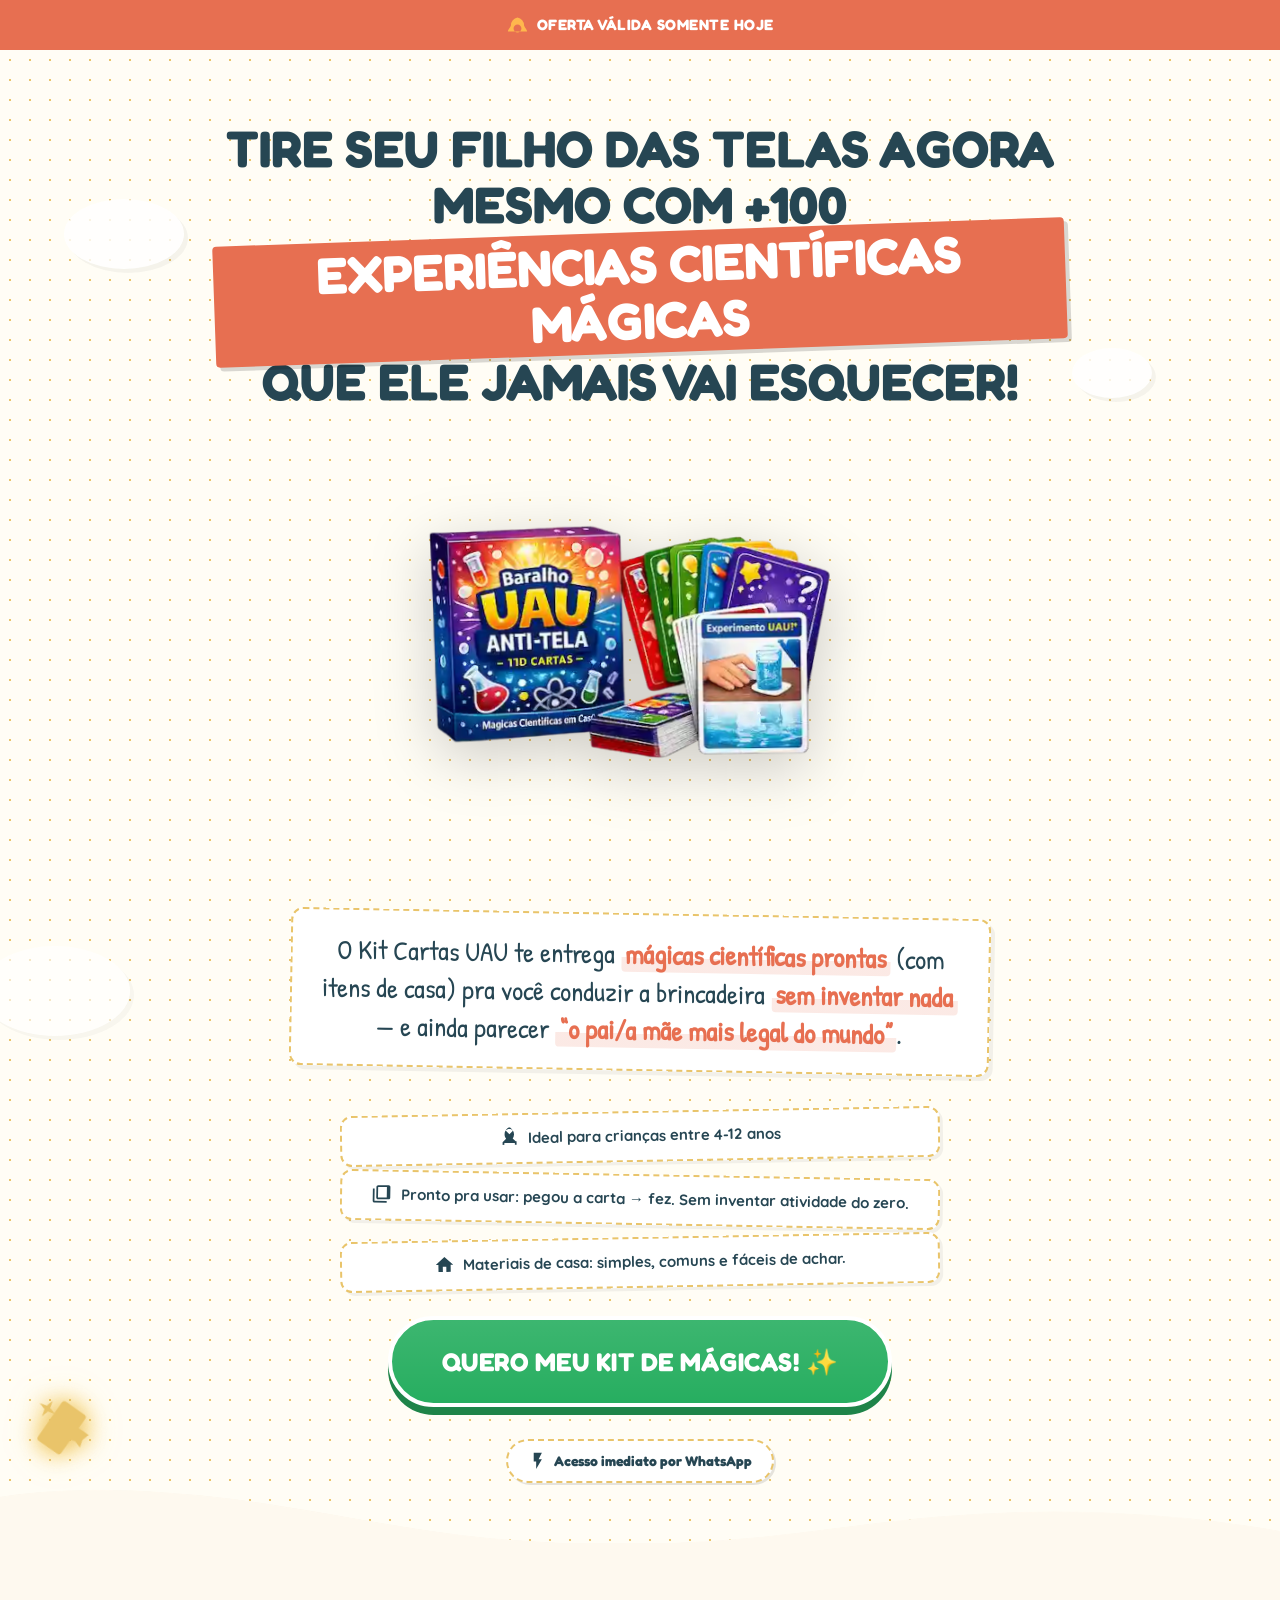
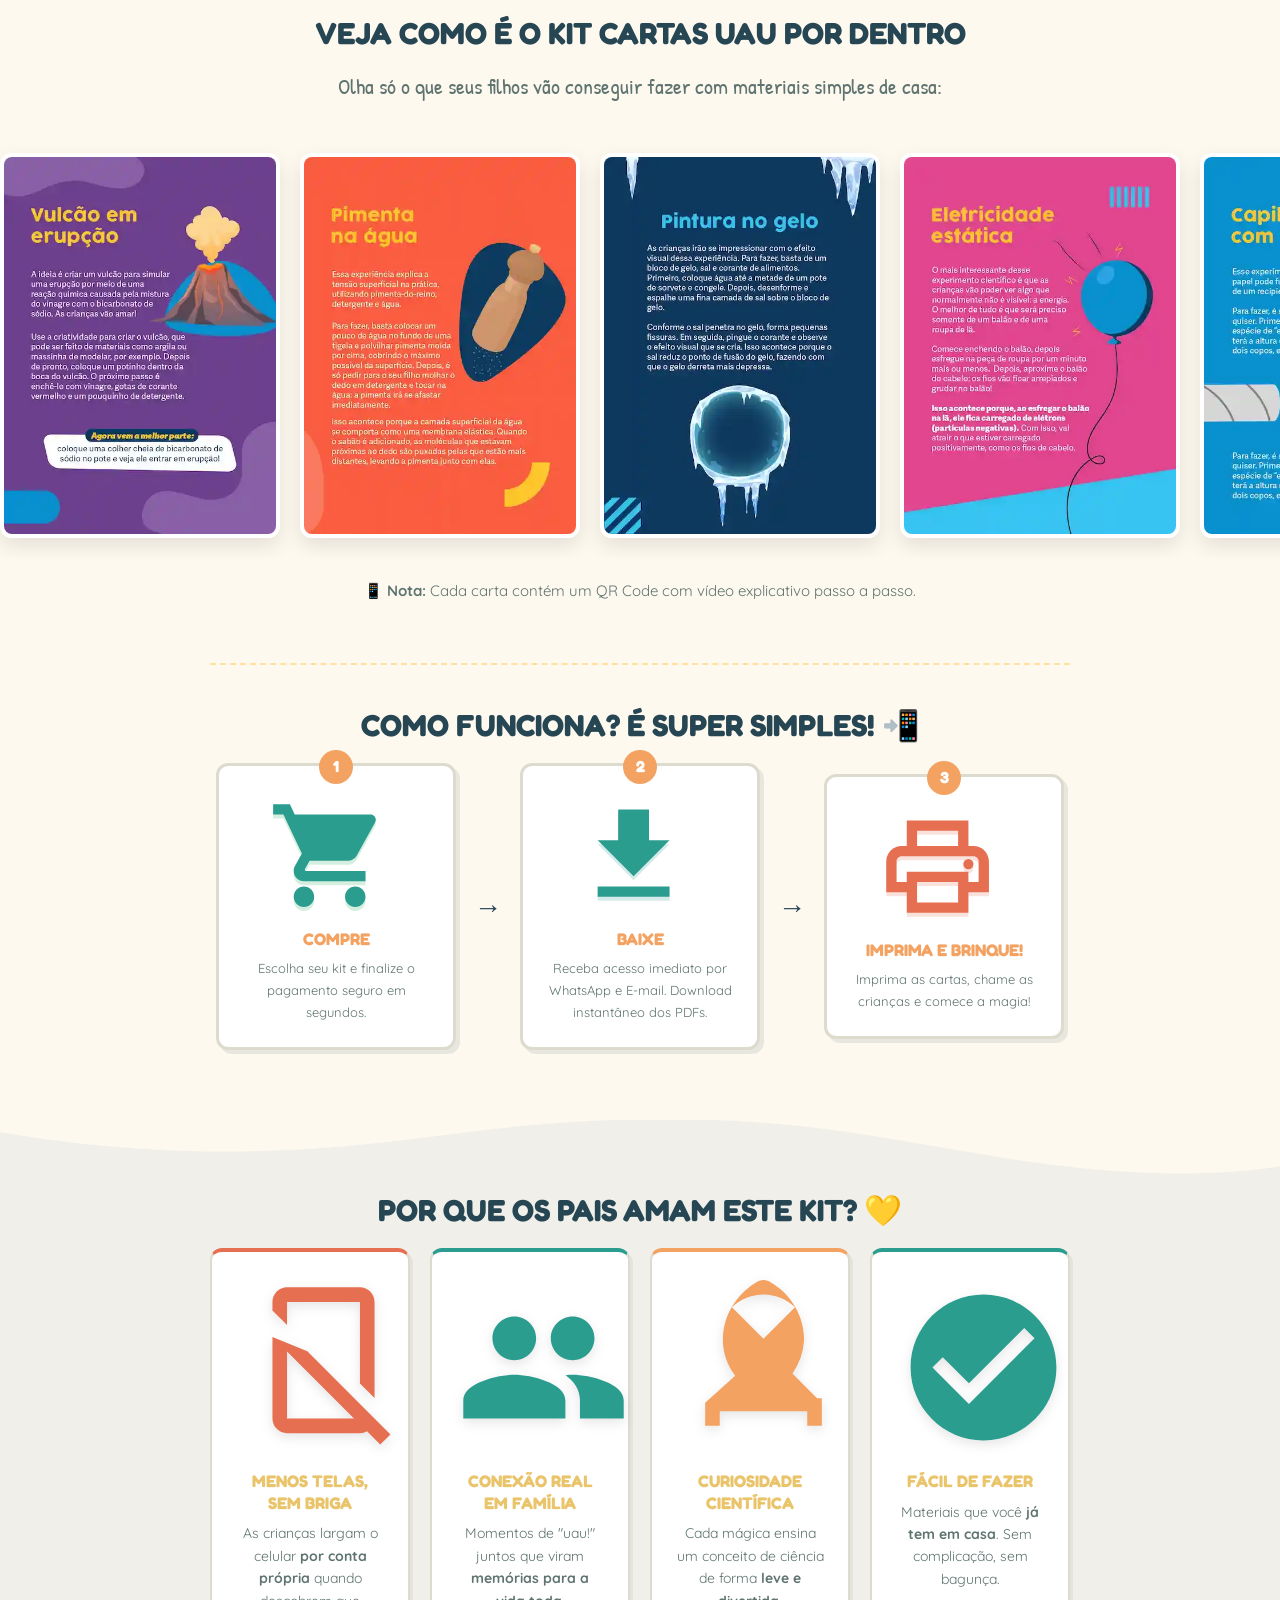
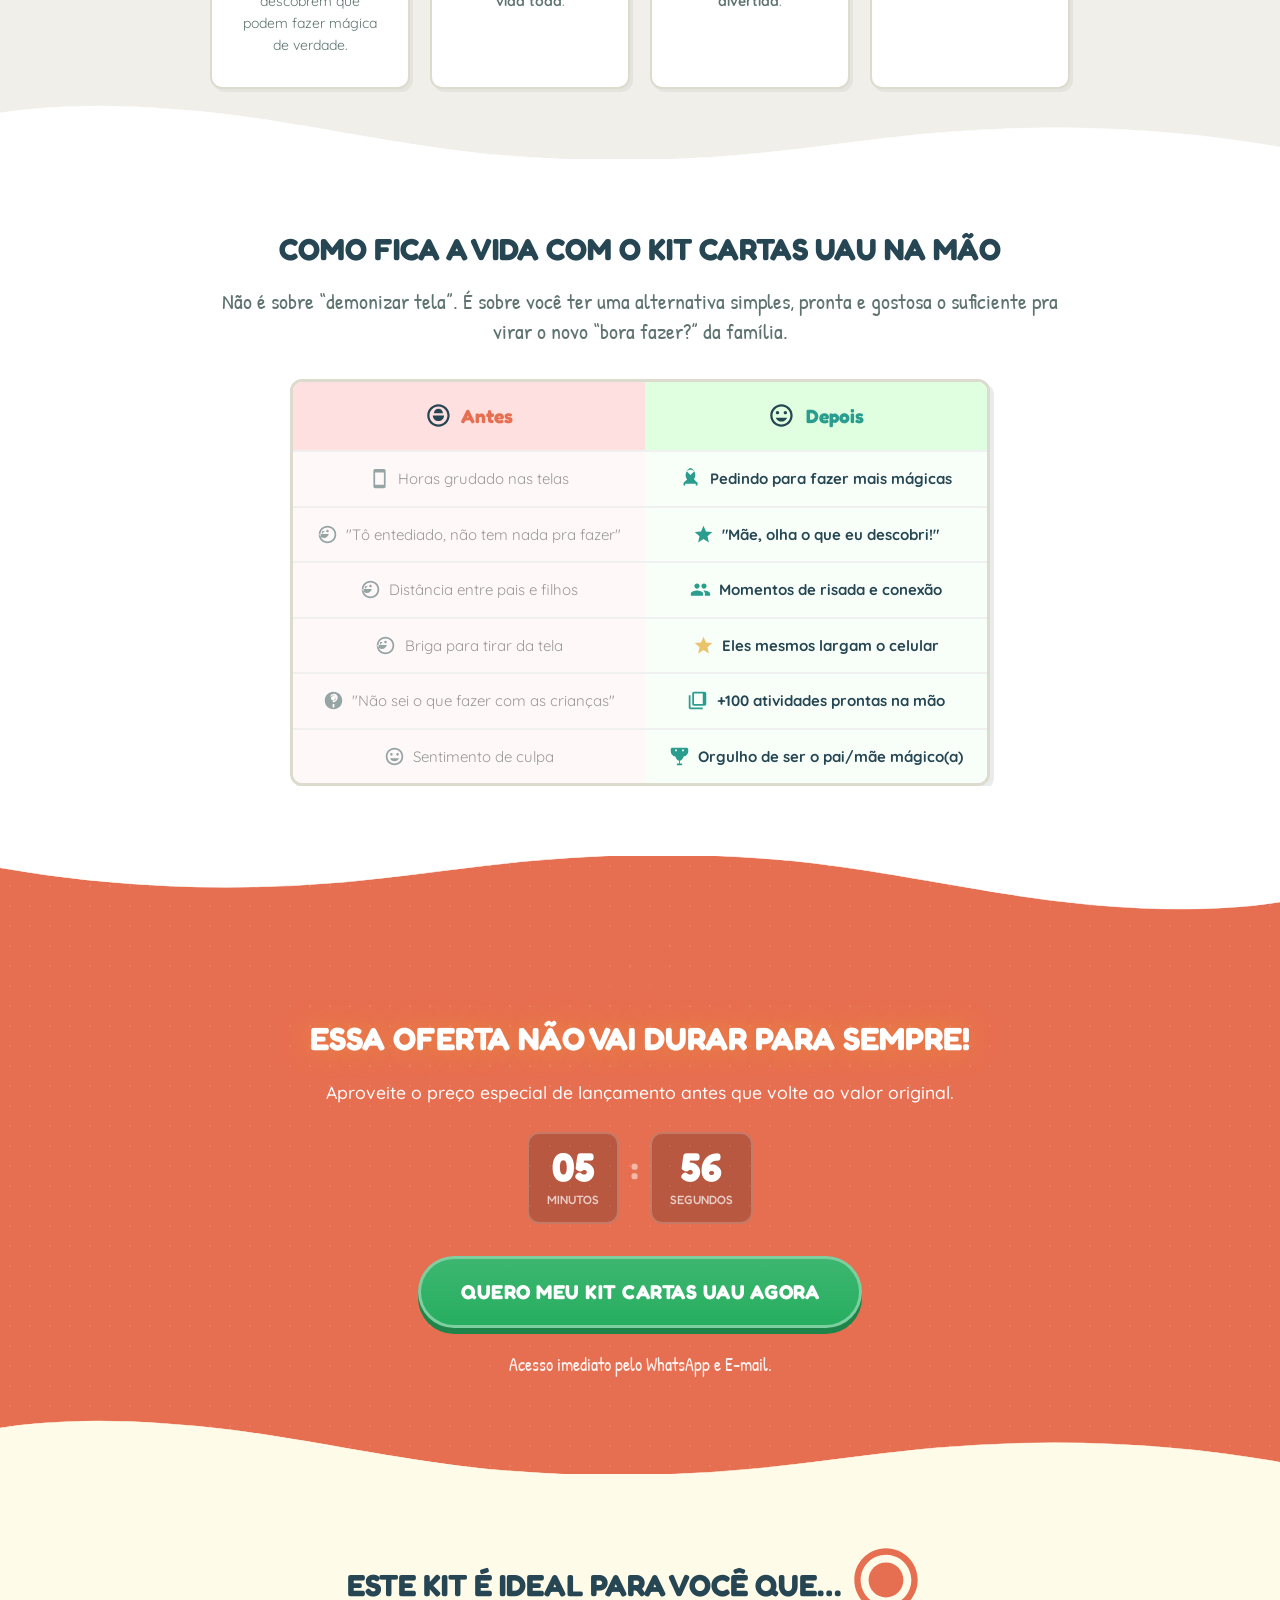
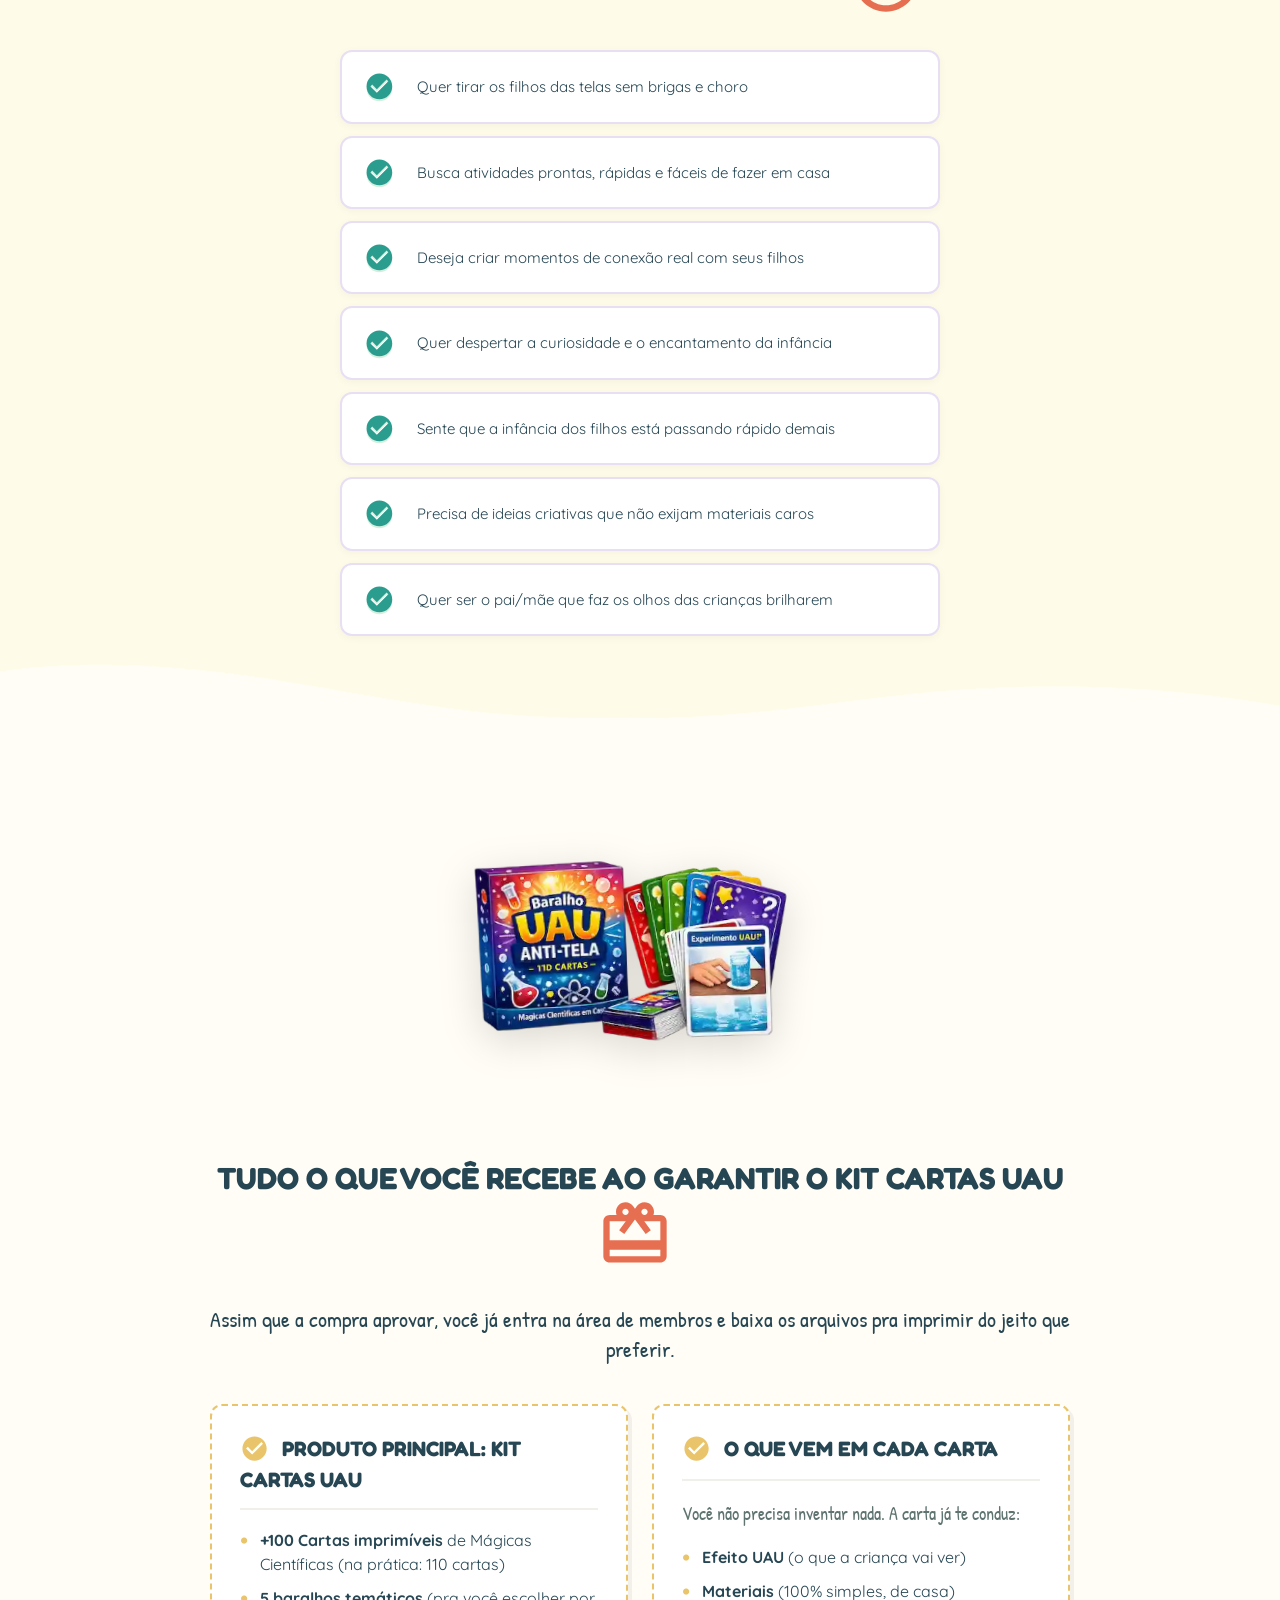
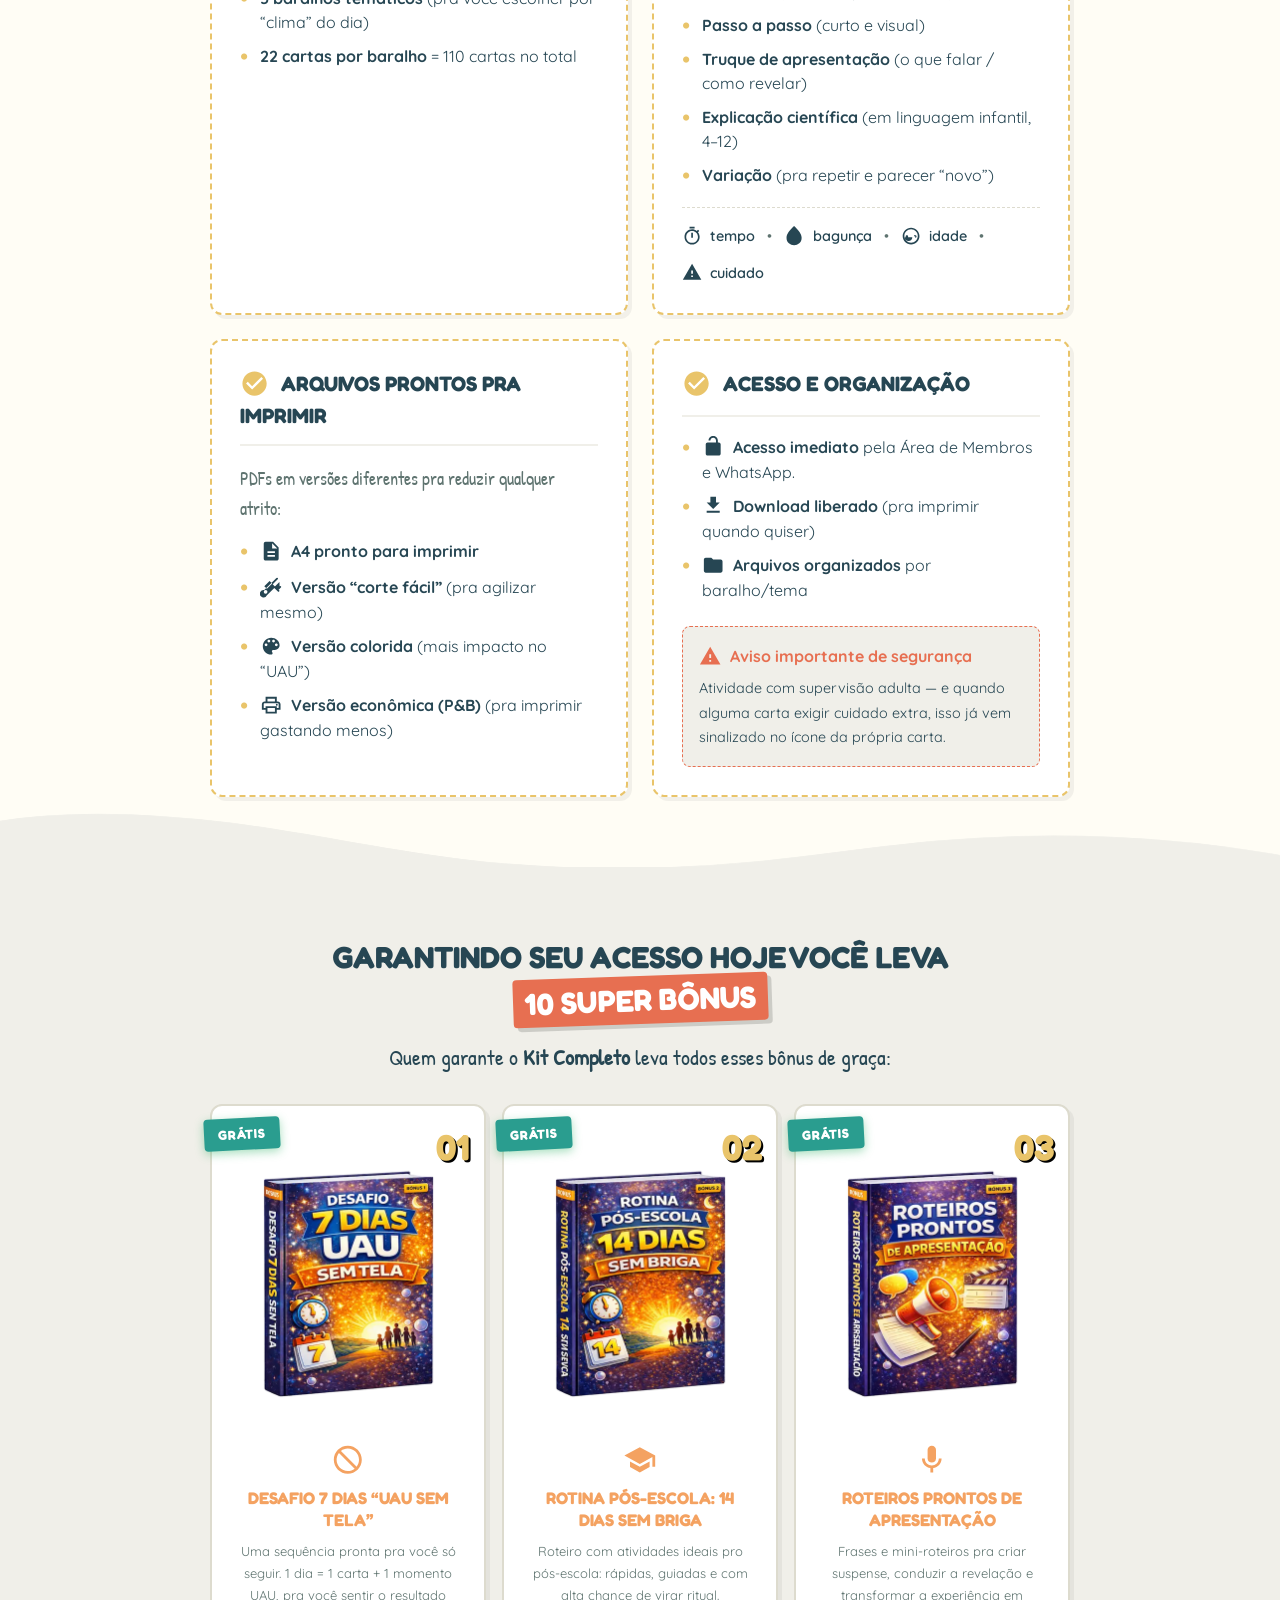
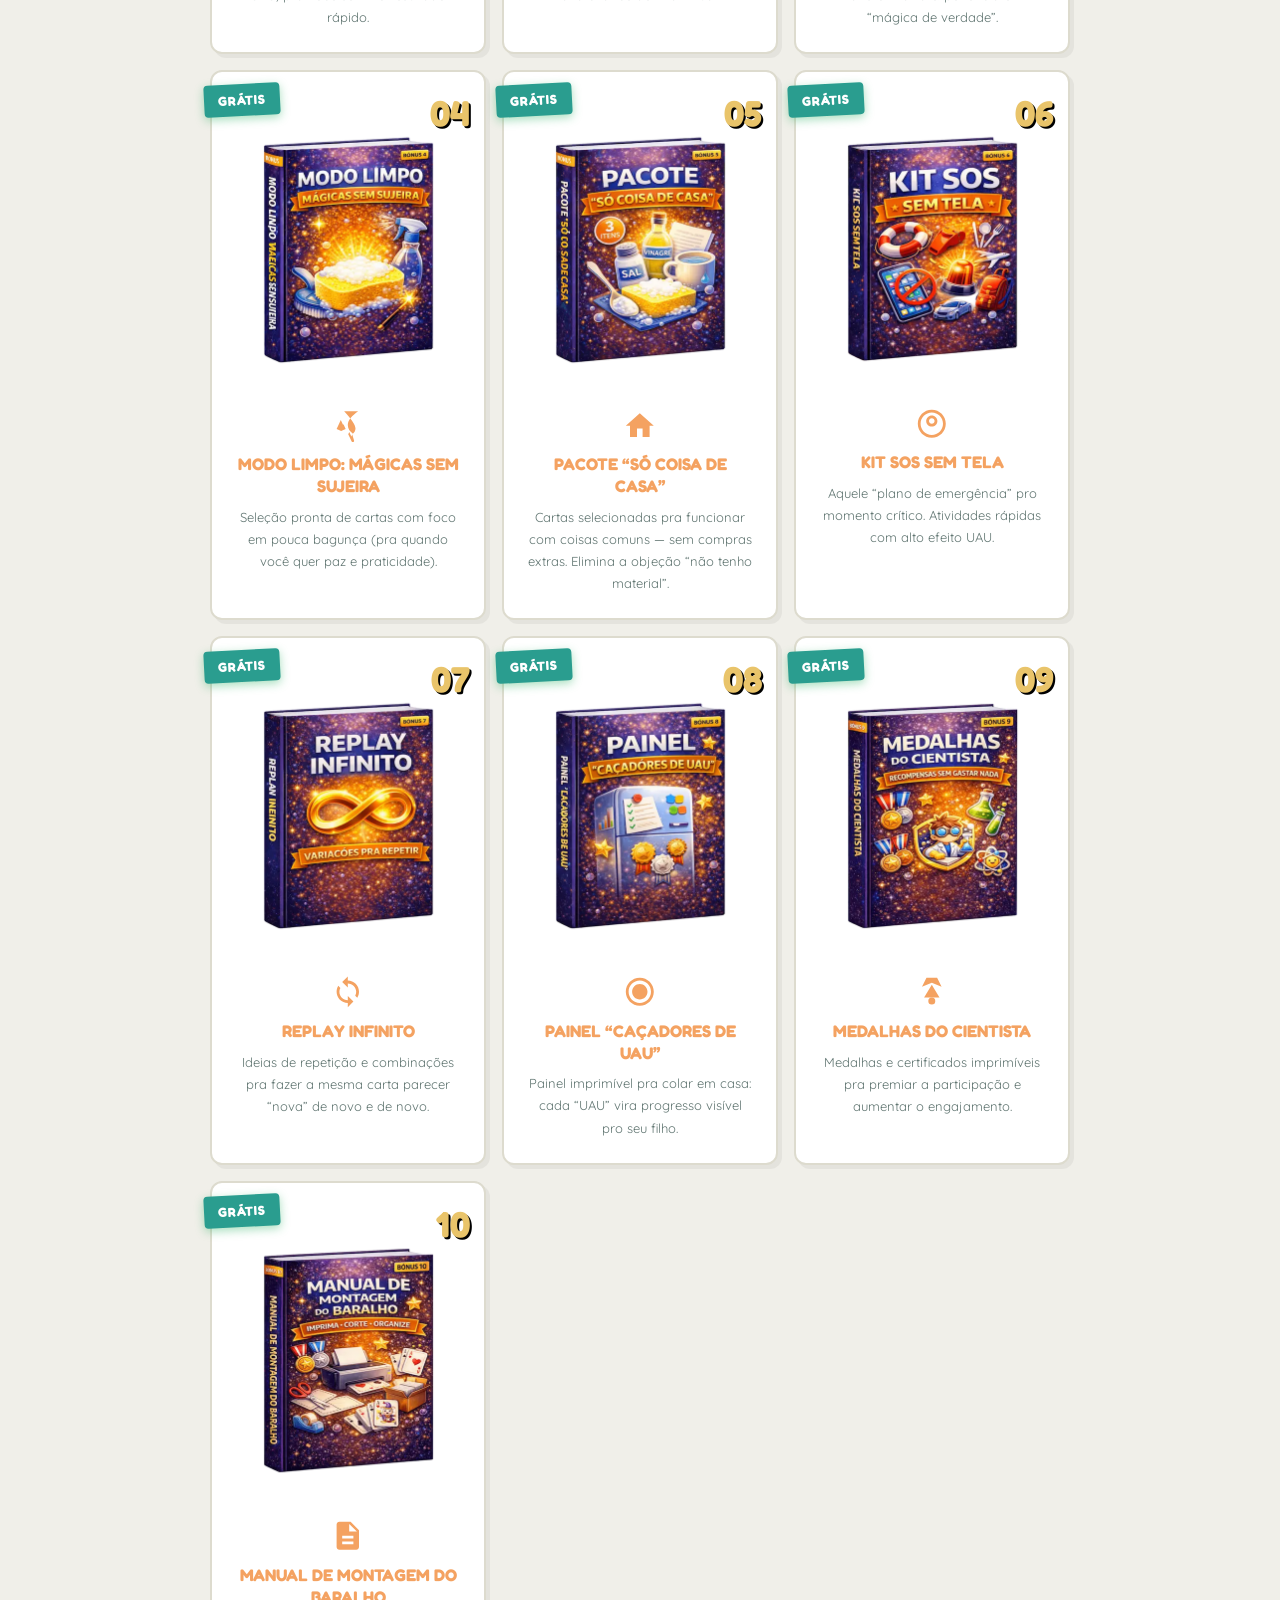
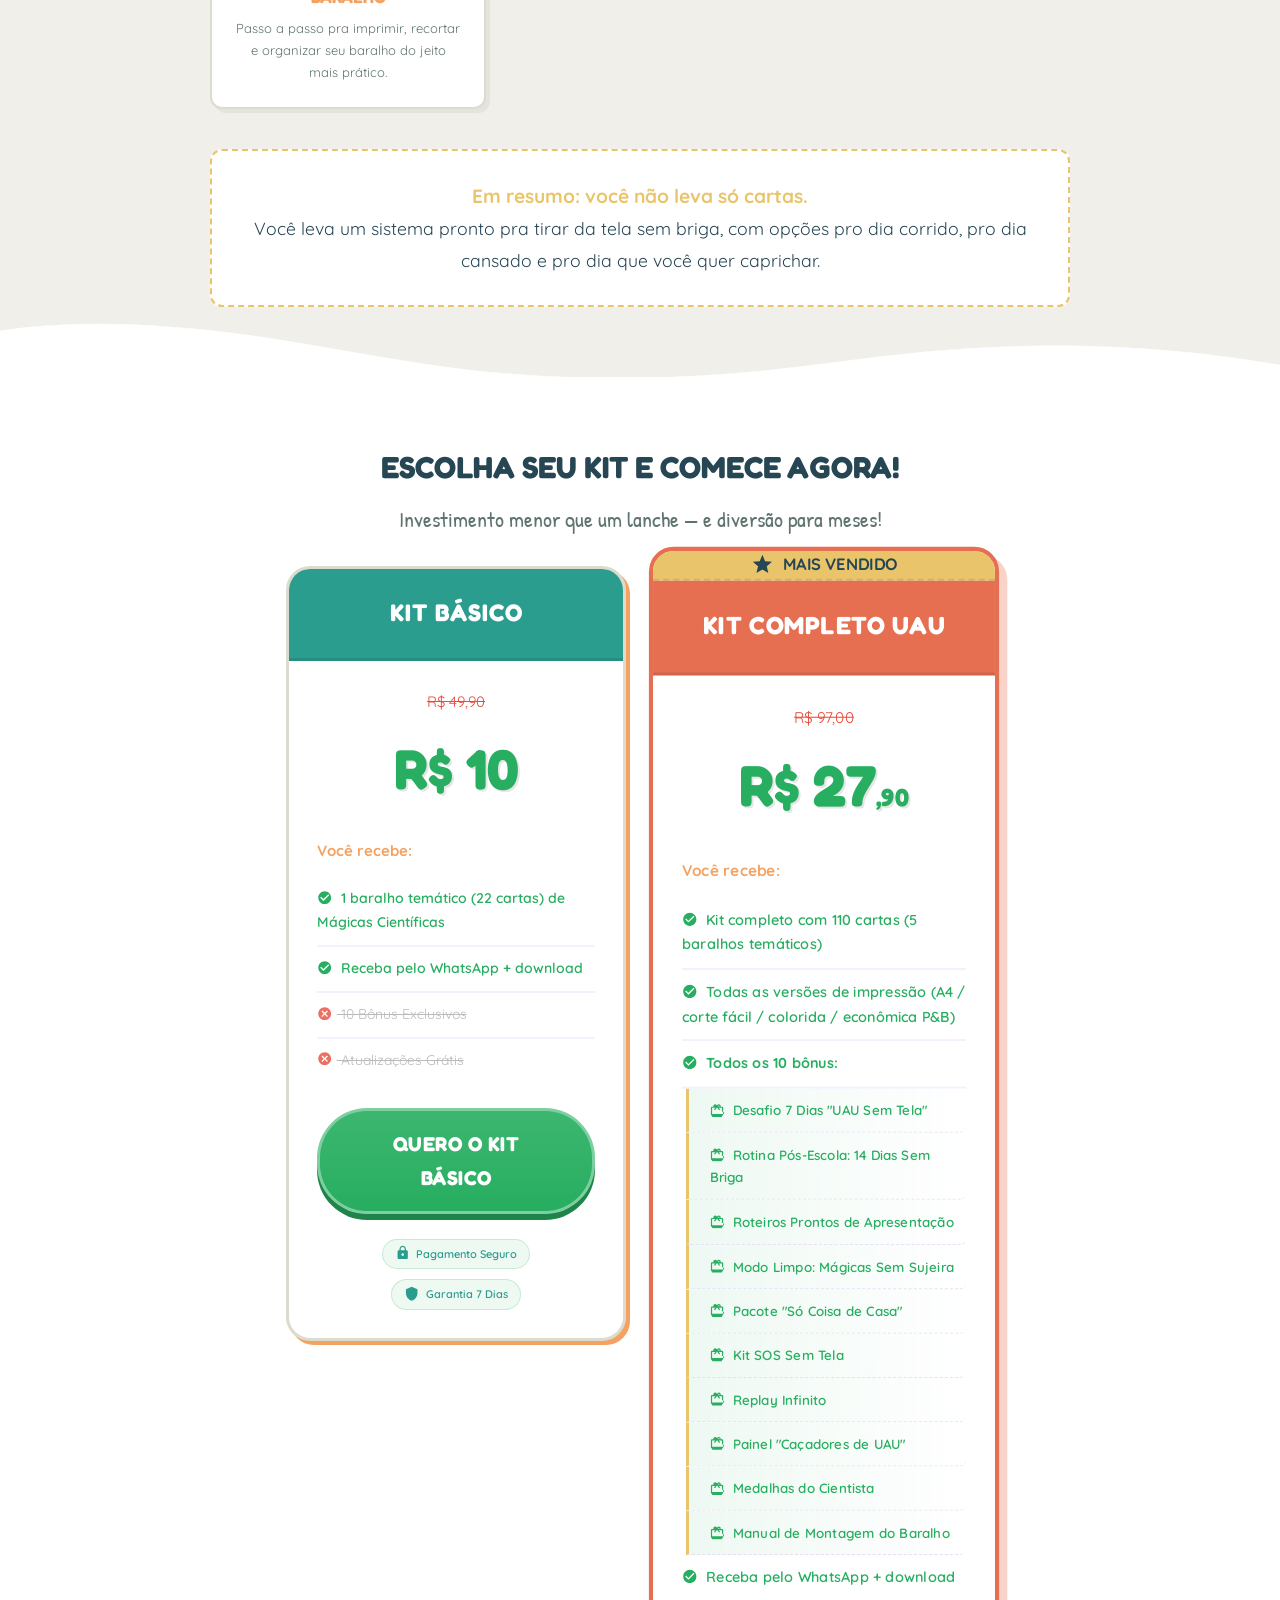
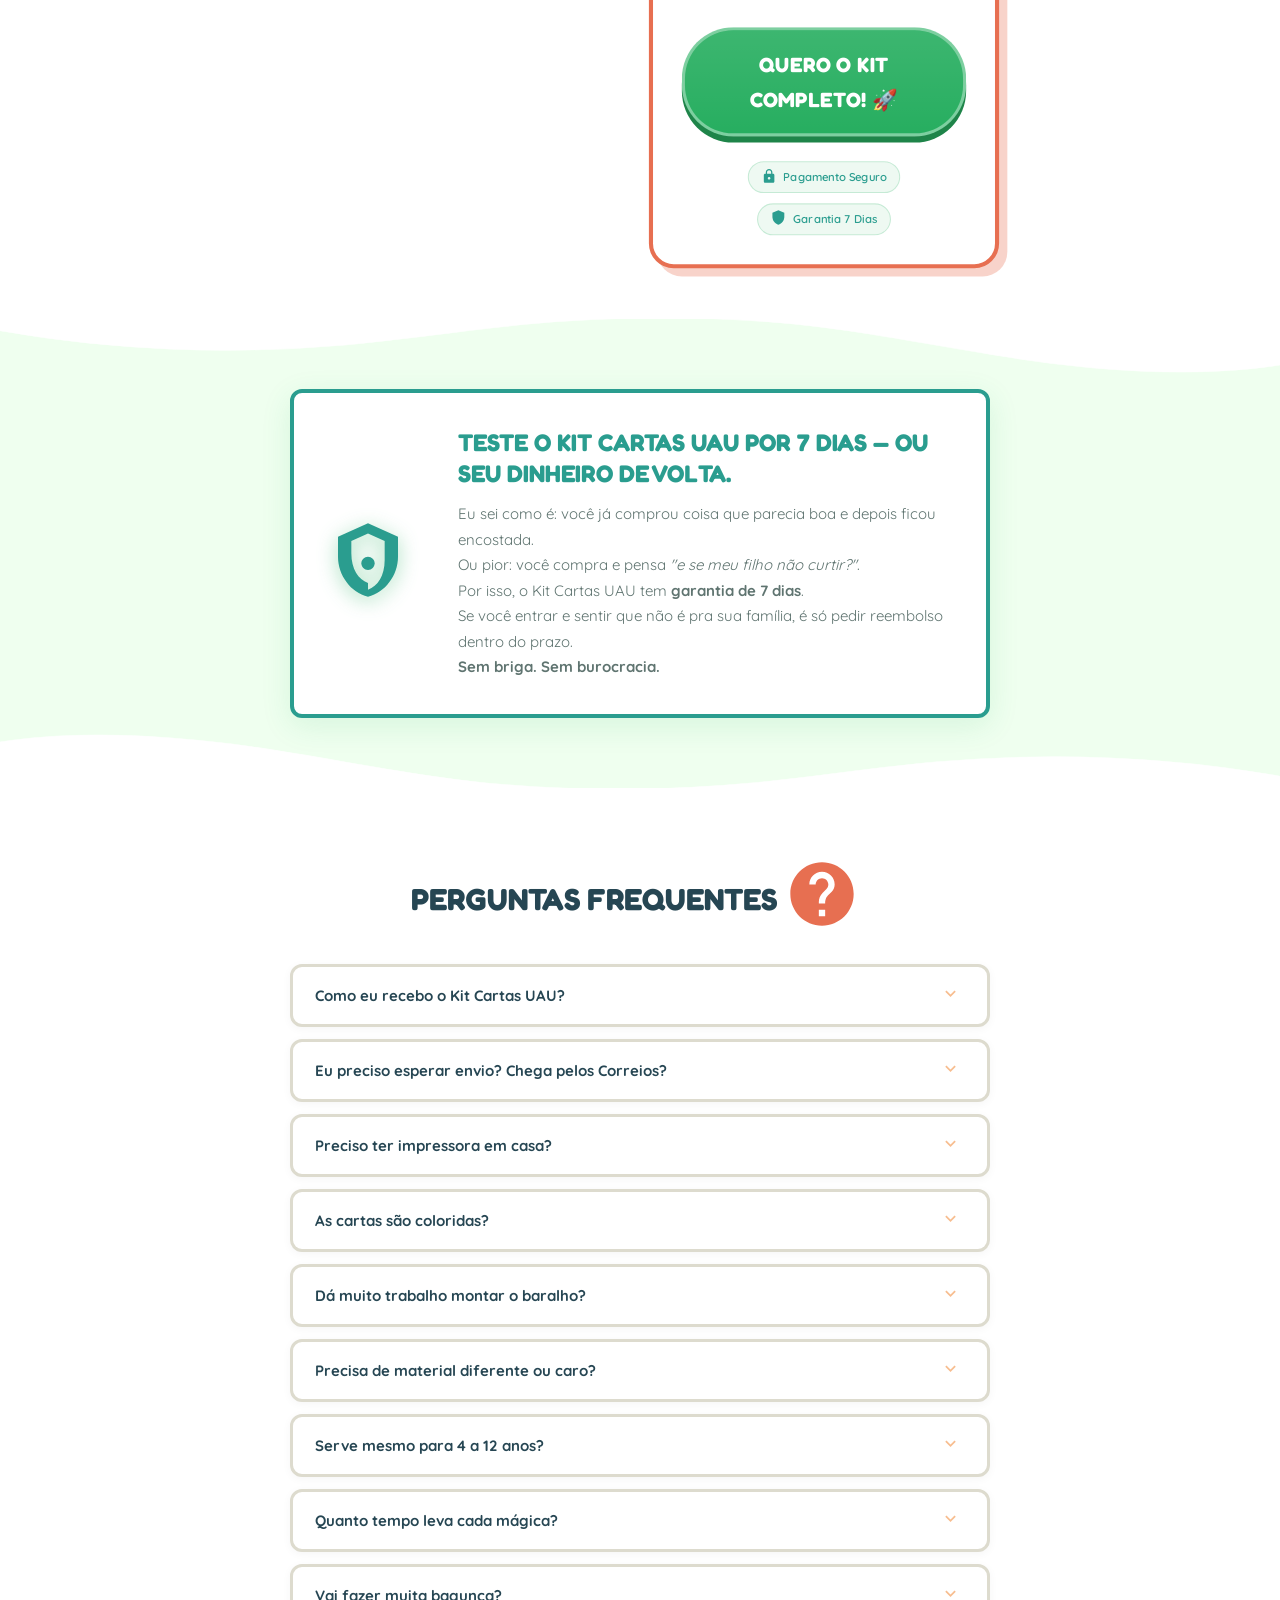
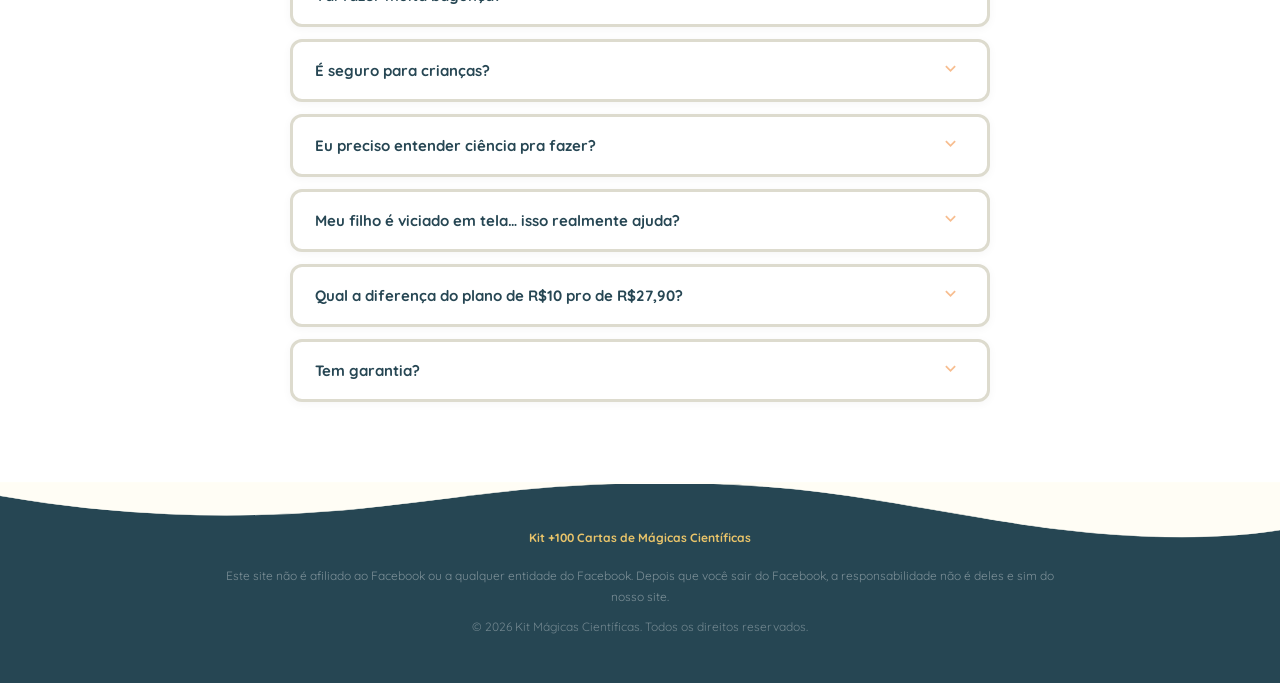
==== web2.zip_produtosdigitais_shop/index.html @ b3012465 "Add files via upload" ====
<!DOCTYPE html><html lang="pt-BR"><head>
    <script>
  window.pixelId = "69948ccb3a07ab25ca392ce4";
  var a = document.createElement("script");
  a.setAttribute("async", "");
  a.setAttribute("defer", "");
  a.setAttribute("src", "https://cdn.utmify.com.br/scripts/pixel/pixel.js");
  document.head.appendChild(a);
</script>
<script src="scripts/latest.js" data-utmify-prevent-subids="" async="" defer=""></script>
  <meta charset="UTF-8">
  <meta name="viewport" content="width=device-width,initial-scale=1">
  <title>Kit +100 Cartas de Mágicas Científicas | Transforme sua casa em um laboratório de mágicas!</title>
  <meta name="description" content="Mais de 100 cartas imprimíveis de experimentos científicos apresentados como mágicas. Tire seus filhos das telas e crie momentos mágicos em família!">
  <link rel="preconnect" href="https://fonts.googleapis.com">
  <link rel="preconnect" href="https://fonts.gstatic.com" crossorigin="">
  <link rel="preconnect" href="https://i.ibb.co">
  <link href="https://fonts.googleapis.com/css2?family=Fredoka:wght@400;500;600;700&family=Patrick+Hand&family=Quicksand:wght@400;500;600;700&display=swap" rel="stylesheet">
  <link rel="stylesheet" href="styles/styles.css">
</head>

<body>



  <!-- BLOCO 1: VENDA IMEDIATA -->
  <div class="urgency-bar">
    <span><svg class="icon" viewBox="0 0 24 24">
        <path d="M19.48 13.03A9 9 0 0 0 12 4a9 9 0 0 0-7.48 9.03C3.51 15.65 1 18.06 1 20h22c0-1.94-2.51-4.35-3.52-6.97zM12 21c-2.48 0-4.5-2.02-4.5-4.5S9.52 12 12 12s4.5 2.02 4.5 4.5S14.48 21 12 21z"></path>
      </svg> <strong>OFERTA VÁLIDA SOMENTE HOJE</strong></span>
  </div>

  <section id="hero" class="hero">
    <div class="hero-clouds">
      <div class="cloud"></div>
      <div class="cloud"></div>
      <div class="cloud"></div>
    </div>
    <div class="hero-wand"><svg class="icon" viewBox="0 0 24 24">
        <path d="M7.5 5.6L10 7 8.6 4.5 10 2 7.5 3.4 5 2l1.4 2.5L5 7zm12 9.8L17 13l-1.4 2.4L13 17l2.6 1.4L17 21l1.4-2.6L21 17zM20.88 9.26L14.74 3.12a.996.996 0 0 0-1.41 0L2.12 14.33c-.39.39-.39 1.02 0 1.41l6.14 6.14c.39.39 1.02.39 1.41 0l11.21-11.21c.39-.39.39-1.02 0-1.41z"></path>
      </svg></div>
    <div class="container">
      <h1>Tire seu filho das telas agora mesmo com +100 <span class="highlight">Experiências Científicas Mágicas</span>
        que ele jamais vai esquecer!</h1>
      <img src="pics/capa-baralho-uau-1-1.webp" alt="Kit +100 Cartas de Mágicas Científicas" class="hero-img" width="450" height="600" fetchpriority="high" decoding="async">
      <p class="hero-sub">O Kit Cartas UAU te entrega <strong class="sub-highlight">mágicas científicas prontas</strong>
        (com itens de casa) pra você conduzir
        a brincadeira <strong class="sub-highlight">sem inventar nada</strong> — e ainda parecer <strong class="sub-highlight">“o pai/a mãe mais legal do mundo”</strong>.
      </p>
      <div class="hero-checks">
        <div class="hero-check yellow"><svg class="icon" viewBox="0 0 24 24">
            <path d="M19 16.2l-3.37-3.37a8.96 8.96 0 0 0 1.6-4.59c0-2.88-1.34-5.43-3.41-7.1C13.43.59 12.74 0 12 0s-1.43.59-2.16 1.15C7.77 2.81 6.43 5.36 6.43 8.24c0 1.83.63 3.51 1.69 4.88L4 16.83V20h2v-2h12v2h2v-3.8zM12 2C13.68 2 15.2 2.66 16.32 3.74L12 8.05 7.68 3.74C8.8 2.66 10.32 2 12 2z"></path>
          </svg> Ideal para crianças entre 4-12 anos</div>
        <div class="hero-check blue"><svg class="icon" viewBox="0 0 24 24">
            <path d="M20 2H8c-1.1 0-2 .9-2 2v12c0 1.1.9 2 2 2h12c1.1 0 2-.9 2-2V4c0-1.1-.9-2-2-2zm-2 14H8V4h10v12zM4 6H2v14c0 1.1.9 2 2 2h14v-2H4V6z"></path>
          </svg> Pronto pra usar: pegou a carta → fez. Sem inventar atividade do zero.</div>
        <div class="hero-check green"><svg class="icon" viewBox="0 0 24 24">
            <path d="M10 20v-6h4v6h5v-8h3L12 3 2 12h3v8z"></path>
          </svg> Materiais de casa: simples, comuns e fáceis de achar.</div>
      </div>
      <a href="#ofertas" class="cta-btn pulse">QUERO MEU KIT DE MÁGICAS! ✨</a>
      <div class="hero-seals">
        <span class="hero-seal"><svg class="icon" viewBox="0 0 24 24">
            <path d="M7 2v11h3v9l7-12h-4l4-8z"></path>
          </svg> Acesso imediato por WhatsApp</span>
      </div>
    </div>
    <div class="section-divider section-divider-bottom divider-demo">
      <svg data-name="Layer 1" xmlns="http://www.w3.org/2000/svg" viewBox="0 0 1200 120" preserveAspectRatio="none">
        <path d="M321.39,56.44c58-10.79,114.16-30.13,172-41.86,82.39-16.72,168.19-17.73,250.45-.39C823.78,31,906.67,72,985.66,92.83c70.05,18.48,146.53,26.09,214.34,3V0H0V27.35A600.21,600.21,0,0,0,321.39,56.44Z" fill="currentColor"></path>
      </svg>
    </div>

  </section>

  <!-- BLOCO 2: DEMONSTRATIVO -->
  <section id="demo" class="section demo">
    <div class="container">
      <h2>Veja como é o Kit Cartas UAU por dentro</h2>
      <p class="section-sub">Olha só o que seus filhos vão conseguir fazer com materiais simples de casa:</p>
      <div class="showcase-carousel">
        <div class="showcase-track">
          <!-- Slide 1 -->
          <div class="showcase-item"><img src="pics/pag1.webp" alt="Página Interna 1" width="300" height="425" loading="lazy" decoding="async"></div>
          <!-- Slide 2 -->
          <div class="showcase-item"><img src="pics/pag2.webp" alt="Página Interna 2" width="300" height="425" loading="lazy" decoding="async"></div>
          <!-- Slide 3 -->
          <div class="showcase-item"><img src="pics/pag3.webp" alt="Página Interna 3" width="300" height="425" loading="lazy" decoding="async"></div>
          <!-- Slide 4 -->
          <div class="showcase-item"><img src="pics/pag4.webp" alt="Página Interna 4" width="300" height="425" loading="lazy" decoding="async"></div>
          <!-- Slide 5 -->
          <div class="showcase-item"><img src="pics/pag5.webp" alt="Página Interna 5" width="300" height="425" loading="lazy" decoding="async"></div>
          <!-- Slide 6 -->
          <div class="showcase-item"><img src="pics/pag6.webp" alt="Página Interna 6" width="300" height="425" loading="lazy" decoding="async"></div>
          <!-- Slide 7 -->
          <div class="showcase-item"><img src="pics/pag7.webp" alt="Página Interna 7" width="300" height="425" loading="lazy" decoding="async"></div>

          <!-- Duplicate for seamless loop -->
          <div class="showcase-item"><img src="pics/pag1.webp" alt="Página Interna 1" width="300" height="425" loading="lazy" decoding="async"></div>
          <div class="showcase-item"><img src="pics/pag2.webp" alt="Página Interna 2" width="300" height="425" loading="lazy" decoding="async"></div>
          <div class="showcase-item"><img src="pics/pag3.webp" alt="Página Interna 3" width="300" height="425" loading="lazy" decoding="async"></div>
          <div class="showcase-item"><img src="pics/pag4.webp" alt="Página Interna 4" width="300" height="425" loading="lazy" decoding="async"></div>
          <div class="showcase-item"><img src="pics/pag5.webp" alt="Página Interna 5" width="300" height="425" loading="lazy" decoding="async"></div>
          <div class="showcase-item"><img src="pics/pag6.webp" alt="Página Interna 6" width="300" height="425" loading="lazy" decoding="async"></div>
          <div class="showcase-item"><img src="pics/pag7.webp" alt="Página Interna 7" width="300" height="425" loading="lazy" decoding="async"></div>
        </div>
      </div>
      <p style="margin-top:20px; font-size:15px; text-align:center; color: var(--text-light)">📱 <strong>Nota:</strong>
        Cada carta contém um QR Code com vídeo explicativo passo a passo.</p>

      <!-- COMO FUNCIONA (Moved into Block 2) -->
      <div style="margin-top: 60px; padding-top: 40px; border-top: 2px dashed #ffe0a0;">
        <h2>Como Funciona? É Super Simples! 📲</h2>
        <div class="steps-grid">
          <div class="step-card">
            <div class="step-num">1</div>
            <div class="step-icon"><svg class="icon" viewBox="0 0 24 24">
                <path d="M7 18c-1.1 0-1.99.9-1.99 2S5.9 22 7 22s2-.9 2-2-.9-2-2-2zM1 2v2h2l3.6 7.59-1.35 2.45c-.16.28-.25.61-.25.96 0 1.1.9 2 2 2h12v-2H7.42c-.14 0-.25-.11-.25-.25l.03-.12.9-1.63h7.45c.75 0 1.41-.41 1.75-1.03l3.58-6.49c.08-.14.12-.31.12-.48 0-.55-.45-1-1-1H5.21l-.94-2H1zm16 16c-1.1 0-1.99.9-1.99 2s.89 2 1.99 2 2-.9 2-2-.9-2-2-2z"></path>
              </svg></div>
            <h3>Compre</h3>
            <p>Escolha seu kit e finalize o pagamento seguro em segundos.</p>
          </div>
          <div class="step-arrow">→</div>
          <div class="step-card">
            <div class="step-num">2</div>
            <div class="step-icon"><svg class="icon" viewBox="0 0 24 24">
                <path d="M19 9h-4V3H9v6H5l7 7 7-7zM5 18v2h14v-2H5z"></path>
              </svg></div>
            <h3>Baixe</h3>
            <p>Receba acesso imediato por WhatsApp e E-mail. Download instantâneo dos PDFs.</p>
          </div>
          <div class="step-arrow">→</div>
          <div class="step-card">
            <div class="step-num">3</div>
            <div class="step-icon"><svg class="icon" viewBox="0 0 24 24">
                <path d="M19 8h-1V3H6v5H5c-1.66 0-3 1.34-3 3v6h4v4h12v-4h4v-6c0-1.66-1.34-3-3-3zM8 5h8v3H8V5zm8 12v2H8v-4h8v2zm2-2v-2H6v2H4v-4c0-.55.45-1 1-1h14c.55 0 1 .45 1 1v4h-2z"></path>
                <circle cx="18" cy="11.5" r="1"></circle>
              </svg></div>
            <h3>Imprima e Brinque!</h3>
            <p>Imprima as cartas, chame as crianças e comece a magia!</p>
          </div>
        </div>
      </div>
    </div>
  </section>

  <!-- BLOCO 3: BENEFÍCIOS -->
  <section id="beneficios" class="section benefits">
    <div class="section-divider section-divider-top divider-demo">
      <svg data-name="Layer 1" xmlns="http://www.w3.org/2000/svg" viewBox="0 0 1200 120" preserveAspectRatio="none">
        <path d="M321.39,56.44c58-10.79,114.16-30.13,172-41.86,82.39-16.72,168.19-17.73,250.45-.39C823.78,31,906.67,72,985.66,92.83c70.05,18.48,146.53,26.09,214.34,3V0H0V27.35A600.21,600.21,0,0,0,321.39,56.44Z" fill="currentColor"></path>
      </svg>
    </div>
    <div class="container">
      <h2>Por Que os Pais Amam Este Kit? 💛</h2>
      <div class="benefits-grid">
        <div class="benefit-card" style="border-top:4px solid var(--primary)">
          <div class="benefit-icon"><svg class="icon" viewBox="0 0 24 24">
              <path d="M23 1.01L1.01 23 23 1.01M5 7.82V19c0 1.1.9 2 2 2h10c.35 0 .68-.09.97-.26l1.81 1.81 1.41-1.36-1.41-1.41-10-10L5 7.82zM7 19V9.82L16.18 19H7zM17 1H7c-1.1 0-2 .9-2 2v1.18l2 2V3h10v11.18l2 2V3c0-1.1-.9-2-2-2z"></path>
            </svg></div>
          <h3>Menos Telas, Sem Briga</h3>
          <p>As crianças largam o celular <strong>por conta própria</strong> quando descobrem que podem fazer mágica de
            verdade.</p>
        </div>
        <div class="benefit-card" style="border-top:4px solid var(--accent)">
          <div class="benefit-icon"><svg class="icon" viewBox="0 0 24 24">
              <path d="M16 11c1.66 0 2.99-1.34 2.99-3S17.66 5 16 5c-1.66 0-3 1.34-3 3s1.34 3 3 3zm-8 0c1.66 0 2.99-1.34 2.99-3S9.66 5 8 5C6.34 5 5 6.34 5 8s1.34 3 3 3zm0 2c-2.33 0-7 1.17-7 3.5V19h14v-2.5c0-2.33-4.67-3.5-7-3.5zm8 0c-.29 0-.62.02-.97.05 1.16.84 1.97 1.97 1.97 3.45V19h6v-2.5c0-2.33-4.67-3.5-7-3.5z"></path>
            </svg></div>
          <h3>Conexão Real em Família</h3>
          <p>Momentos de "uau!" juntos que viram <strong>memórias para a vida toda</strong>.</p>
        </div>
        <div class="benefit-card" style="border-top:4px solid var(--magic)">
          <div class="benefit-icon"><svg class="icon" viewBox="0 0 24 24">
              <path d="M19.34 16.2l-3.37-3.37a8.96 8.96 0 0 0 1.6-4.59c0-2.88-1.34-5.43-3.41-7.1C13.43.59 12.74 0 12 0s-1.43.59-2.16 1.15C7.77 2.81 6.43 5.36 6.43 8.24c0 1.83.63 3.51 1.69 4.88L4 16.83V20h2v-2h12v2h2v-3.8zM12 2C13.68 2 15.2 2.66 16.32 3.74L12 8.05 7.68 3.74C8.8 2.66 10.32 2 12 2z"></path>
            </svg></div>
          <h3>Curiosidade Científica</h3>
          <p>Cada mágica ensina um conceito de ciência de forma <strong>leve e divertida</strong>.</p>
        </div>
        <div class="benefit-card" style="border-top:4px solid var(--success)">
          <div class="benefit-icon"><svg class="icon" viewBox="0 0 24 24">
              <path d="M12 2C6.48 2 2 6.48 2 12s4.48 10 10 10 10-4.48 10-10S17.52 2 12 2zm-2 15l-5-5 1.41-1.41L10 14.17l7.59-7.59L19 8l-9 9z"></path>
            </svg></div>
          <h3>Fácil de Fazer</h3>
          <p>Materiais que você <strong>já tem em casa</strong>. Sem complicação, sem bagunça.</p>
        </div>
      </div>
    </div>
    <div class="section-divider section-divider-bottom">
      <svg data-name="Layer 1" xmlns="http://www.w3.org/2000/svg" viewBox="0 0 1200 120" preserveAspectRatio="none">
        <path d="M321.39,56.44c58-10.79,114.16-30.13,172-41.86,82.39-16.72,168.19-17.73,250.45-.39C823.78,31,906.67,72,985.66,92.83c70.05,18.48,146.53,26.09,214.34,3V0H0V27.35A600.21,600.21,0,0,0,321.39,56.44Z" fill="currentColor"></path>
      </svg>
    </div>
  </section>

  <!-- BLOCO 4: COMPARATIVO ANTES x DEPOIS -->
  <section id="comparativo" class="section comparativo">
    <div class="container">
      <h2>Como fica a vida com o Kit Cartas UAU na mão</h2>
      <p class="section-sub">Não é sobre “demonizar tela”. É sobre você ter uma alternativa simples, pronta e gostosa o
        suficiente pra virar o novo “bora fazer?” da família.</p>
      <div class="table-wrap">
        <table class="compare-table">
          <thead>
            <tr>
              <th><svg class="icon" viewBox="0 0 24 24">
                  <path d="M12 2C6.48 2 2 6.48 2 12s4.48 10 10 10 10-4.48 10-10S17.52 2 12 2zm0 18c-4.41 0-8-3.59-8-8s3.59-8 8-8 8 3.59 8 8-3.59 8-8 8zm0-14c-2.21 0-4 1.79-4 4h8c0-2.21-1.79-4-4-4zm-5 6c0 2.76 2.24 5 5 5s5-2.24 5-5H7z"></path>
                </svg> Antes</th>
              <th><svg class="icon" viewBox="0 0 24 24">
                  <path d="M12 2C6.48 2 2 6.48 2 12s4.48 10 10 10 10-4.48 10-10S17.52 2 12 2zm0 18c-4.41 0-8-3.59-8-8s3.59-8 8-8 8 3.59 8 8-3.59 8-8 8zm3.5-9c.83 0 1.5-.67 1.5-1.5S16.33 8 15.5 8 14 8.67 14 9.5s.67 1.5 1.5 1.5zm-7 0c.83 0 1.5-.67 1.5-1.5S9.33 8 8.5 8 7 8.67 7 9.5 7.67 11 8.5 11zm3.5 6.5c2.33 0 4.31-1.46 5.11-3.5H6.89c.8 2.04 2.78 3.5 5.11 3.5z"></path>
                </svg> Depois</th>
            </tr>
          </thead>
          <tbody>
            <tr>
              <td><svg class="icon" viewBox="0 0 24 24">
                  <path d="M17 1.01L7 1c-1.1 0-2 .9-2 2v18c0 1.1.9 2 2 2h10c1.1 0 2-.9 2-2V3c0-1.1-.9-1.99-2-1.99zM17 19H7V5h10v14z"></path>
                </svg> Horas grudado nas telas</td>
              <td><svg class="icon" viewBox="0 0 24 24">
                  <path d="M19.34 16.2l-3.37-3.37a8.96 8.96 0 0 0 1.6-4.59c0-2.88-1.34-5.43-3.41-7.1C13.43.59 12.74 0 12 0s-1.43.59-2.16 1.15C7.77 2.81 6.43 5.36 6.43 8.24c0 1.83.63 3.51 1.69 4.88L4 16.83V20h2v-2h12v2h2v-3.8zM12 2C13.68 2 15.2 2.66 16.32 3.74L12 8.05 7.68 3.74C8.8 2.66 10.32 2 12 2z"></path>
                </svg> Pedindo para fazer mais mágicas</td>
            </tr>
            <tr>
              <td><svg class="icon" viewBox="0 0 24 24">
                  <path d="M11.99 2C6.47 2 2 6.48 2 12s4.47 10 9.99 10C17.52 22 22 17.52 22 12S17.52 2 11.99 2zM12 20c-4.42 0-8-3.58-8-8s3.58-8 8-8 8 3.58 8 8-3.58 8-8 8zm0-10.5c.83 0 1.5-.67 1.5-1.5s-.67-1.5-1.5-1.5-1.5.67-1.5 1.5.67 1.5 1.5 1.5zm-5 0c.83 0 1.5-.67 1.5-1.5S7.83 8 7 8s-1.5.67-1.5 1.5.67 1.5 1.5 1.5zm6.5 2c-.52 2.52-2.73 4.5-5.5 4.5s-4.98-1.98-5.5-4.5h11z"></path>
                </svg> "Tô entediado, não tem nada pra fazer"</td>
              <td><svg class="icon" viewBox="0 0 24 24">
                  <path d="M12 17.27L18.18 21l-1.64-7.03L22 9.24l-7.19-.61L12 2 9.19 8.63 2 9.24l5.46 4.73L5.82 21z"></path>
                </svg> "Mãe, olha o que eu descobri!"</td>
            </tr>
            <tr>
              <td><svg class="icon" viewBox="0 0 24 24">
                  <path d="M11.99 2C6.47 2 2 6.48 2 12s4.47 10 9.99 10C17.52 22 22 17.52 22 12S17.52 2 11.99 2zM12 20c-4.42 0-8-3.58-8-8s3.58-8 8-8 8 3.58 8 8-3.58 8-8 8zm0-10.5c.83 0 1.5-.67 1.5-1.5s-.67-1.5-1.5-1.5-1.5.67-1.5 1.5.67 1.5 1.5 1.5zm-5 0c.83 0 1.5-.67 1.5-1.5S7.83 8 7 8s-1.5.67-1.5 1.5.67 1.5 1.5 1.5zm6.5 2c-.52 2.52-2.73 4.5-5.5 4.5s-4.98-1.98-5.5-4.5h11z"></path>
                </svg> Distância entre pais e filhos</td>
              <td><svg class="icon" viewBox="0 0 24 24">
                  <path d="M16 11c1.66 0 2.99-1.34 2.99-3S17.66 5 16 5c-1.66 0-3 1.34-3 3s1.34 3 3 3zm-8 0c1.66 0 2.99-1.34 2.99-3S9.66 5 8 5C6.34 5 5 6.34 5 8s1.34 3 3 3zm0 2c-2.33 0-7 1.17-7 3.5V19h14v-2.5c0-2.33-4.67-3.5-7-3.5zm8 0c-.29 0-.62.02-.97.05 1.16.84 1.97 1.97 1.97 3.45V19h6v-2.5c0-2.33-4.67-3.5-7-3.5z"></path>
                </svg> Momentos de risada e conexão</td>
            </tr>
            <tr>
              <td><svg class="icon" viewBox="0 0 24 24">
                  <path d="M11.99 2C6.47 2 2 6.48 2 12s4.47 10 9.99 10C17.52 22 22 17.52 22 12S17.52 2 11.99 2zM12 20c-4.42 0-8-3.58-8-8s3.58-8 8-8 8 3.58 8 8-3.58 8-8 8zm0-10.5c.83 0 1.5-.67 1.5-1.5s-.67-1.5-1.5-1.5-1.5.67-1.5 1.5.67 1.5 1.5 1.5zm-5 0c.83 0 1.5-.67 1.5-1.5S7.83 8 7 8s-1.5.67-1.5 1.5.67 1.5 1.5 1.5zm6.5 2c-.52 2.52-2.73 4.5-5.5 4.5s-4.98-1.98-5.5-4.5h11z"></path>
                </svg> Briga para tirar da tela</td>
              <td><svg class="icon icon-star" viewBox="0 0 24 24">
                  <path d="M12 17.27L18.18 21l-1.64-7.03L22 9.24l-7.19-.61L12 2 9.19 8.63 2 9.24l5.46 4.73L5.82 21z"></path>
                </svg> Eles mesmos largam o celular</td>
            </tr>
            <tr>
              <td><svg class="icon" viewBox="0 0 24 24">
                  <path d="M11.99 2C6.47 2 2 6.48 2 12s4.47 10 9.99 10C17.52 22 22 17.52 22 12S17.52 2 11.99 2zM12 6c1.66 0 3 1.34 3 3s-1.34 3-3 3-3-1.34-3-3 1.34-3 3-3zm1 14h-2v-4h2v4zm0-6h-2v-.1c0-1.72 2.06-2.6 3.09-3.61.47-.46.72-1.07.72-1.7 0-1.32-1.08-2.38-2.4-2.38-1.07 0-2.02.73-2.3 1.74l-1.91-.4c.5-1.85 2.19-3.18 4.21-3.18 2.45 0 4.43 1.93 4.43 4.3 0 1.14-.46 2.18-1.18 2.94-1.15 1.18-1.82 1.54-2.67 2.39V14z"></path>
                </svg> "Não sei o que fazer com as crianças"</td>
              <td><svg class="icon" viewBox="0 0 24 24">
                  <path d="M20 2H8c-1.1 0-2 .9-2 2v12c0 1.1.9 2 2 2h12c1.1 0 2-.9 2-2V4c0-1.1-.9-2-2-2zm-2 14H8V4h10v12zM4 6H2v14c0 1.1.9 2 2 2h14v-2H4V6z"></path>
                </svg> +100 atividades prontas na mão</td>
            </tr>
            <tr>
              <td><svg class="icon" viewBox="0 0 24 24">
                  <path d="M11.99 2C6.47 2 2 6.48 2 12s4.47 10 9.99 10C17.52 22 22 17.52 22 12S17.52 2 11.99 2zM12 20c-4.42 0-8-3.58-8-8s3.58-8 8-8 8 3.58 8 8-3.58 8-8 8zm3.5-9c.83 0 1.5-.67 1.5-1.5S16.33 8 15.5 8 14 8.67 14 9.5s.67 1.5 1.5 1.5zm-7 0c.83 0 1.5-.67 1.5-1.5S9.33 8 8.5 8 7 8.67 7 9.5 7.67 11 8.5 11zm3.5 6.5c2.33 0 4.31-1.46 5.11-3.5H6.89c.8 2.04 2.78 3.5 5.11 3.5z"></path>
                </svg> Sentimento de culpa</td>
              <td><svg class="icon" viewBox="0 0 24 24">
                  <path d="M20.2 2H3.8C2.8 2 2 2.8 2 3.8V6c0 3.1 2.3 5.7 5.3 6 .5 2.6 2.6 4.7 5.2 5V20H9v2h6v-2h-3.5v-3c2.6-.3 4.7-2.4 5.2-5 3-.3 5.3-2.9 5.3-6V3.8c0-1-1.2-1.8-1.8-1.8zM7 6V4h2v2H7zm10 0h-2V4h2v2z"></path>
                </svg> Orgulho de ser o pai/mãe mágico(a)</td>
            </tr>
          </tbody>
        </table>
      </div>
    </div>
  </section>

  <!-- BLOCO 5: URGÊNCIA + BOTÃO -->
  <section id="urgencia" class="section urgencia">
    <div class="section-divider section-divider-top">
      <svg data-name="Layer 1" xmlns="http://www.w3.org/2000/svg" viewBox="0 0 1200 120" preserveAspectRatio="none">
        <path d="M321.39,56.44c58-10.79,114.16-30.13,172-41.86,82.39-16.72,168.19-17.73,250.45-.39C823.78,31,906.67,72,985.66,92.83c70.05,18.48,146.53,26.09,214.34,3V0H0V27.35A600.21,600.21,0,0,0,321.39,56.44Z" fill="currentColor"></path>
      </svg>
    </div>
    <div class="container">
      <h2><svg class="icon icon-lg" viewBox="0 0 24 24">
          <path d="M11.99 2C6.47 2 2 6.48 2 12s4.47 10 9.99 10C17.52 22 22 17.52 22 12S17.52 2 11.99 2zM12 20c-4.42 0-8-3.58-8-8s3.58-8 8-8 8 3.58 8 8-3.58 8-8 8zm.5-13H11v6l5.25 3.15.75-1.23-4.5-2.67z"></path>
        </svg> Essa Oferta Não Vai Durar Para Sempre!</h2>
      <p>Aproveite o preço especial de lançamento antes que volte ao valor original.</p>
      <div id="countdown" class="countdown-box">
        <div class="time-block">
          <span id="mins">06</span>
          <small>Minutos</small>
        </div>
        <div class="time-sep">:</div>
        <div class="time-block">
          <span id="secs">00</span>
          <small>Segundos</small>
        </div>
      </div>
      <a href="#ofertas" class="cta-btn pulse">QUERO MEU KIT CARTAS UAU AGORA</a>
      <p class="cta-sub">Acesso imediato pelo WhatsApp e E-mail.</p>

      <script>
        (function () {
          let time = 6 * 60; // 6 minutes in seconds
          const minEl = document.getElementById('mins');
          const secEl = document.getElementById('secs');

          const timer = setInterval(() => {
            const minutes = Math.floor(time / 60);
            const seconds = time % 60;

            minEl.textContent = minutes.toString().padStart(2, '0');
            secEl.textContent = seconds.toString().padStart(2, '0');

            if (time <= 0) {
              clearInterval(timer);
            } else {
              time--;
            }
          }, 1000);
        })();
      </script>
    </div>
    <div class="section-divider section-divider-bottom divider-yellow">
      <svg data-name="Layer 1" xmlns="http://www.w3.org/2000/svg" viewBox="0 0 1200 120" preserveAspectRatio="none">
        <path d="M321.39,56.44c58-10.79,114.16-30.13,172-41.86,82.39-16.72,168.19-17.73,250.45-.39C823.78,31,906.67,72,985.66,92.83c70.05,18.48,146.53,26.09,214.34,3V0H0V27.35A600.21,600.21,0,0,0,321.39,56.44Z" fill="currentColor"></path>
      </svg>
    </div>
  </section>

  <!-- BLOCO 6: COMO É O ACESSO -->
  <!-- BLOCO 6: COMO É O ACESSO (MOVED TO BLOCK 2) -->

  <!-- BLOCO 7: IDEAL PARA VOCÊ -->
  <section id="ideal" class="section ideal">
    <div class="container">
      <h2>Este Kit é Ideal Para Você Que… <svg class="icon icon-lg" viewBox="0 0 24 24">
          <path d="M12 2C6.48 2 2 6.48 2 12s4.48 10 10 10 10-4.48 10-10S17.52 2 12 2zm0 18c-4.41 0-8-3.59-8-8s3.59-8 8-8 8 3.59 8 8-3.59 8-8 8zm-5.5-8c0-3.03 2.47-5.5 5.5-5.5s5.5 2.47 5.5 5.5-2.47 5.5-5.5 5.5-5.5-2.47-5.5-5.5z"></path>
        </svg></h2>
      <div class="checklist">
        <div class="check-item"><span class="check"><svg class="icon" viewBox="0 0 24 24">
              <path d="M12 2C6.48 2 2 6.48 2 12s4.48 10 10 10 10-4.48 10-10S17.52 2 12 2zm-2 15l-5-5 1.41-1.41L10 14.17l7.59-7.59L19 8l-9 9z"></path>
            </svg></span> Quer tirar os filhos das telas sem brigas e choro</div>
        <div class="check-item"><span class="check"><svg class="icon" viewBox="0 0 24 24">
              <path d="M12 2C6.48 2 2 6.48 2 12s4.48 10 10 10 10-4.48 10-10S17.52 2 12 2zm-2 15l-5-5 1.41-1.41L10 14.17l7.59-7.59L19 8l-9 9z"></path>
            </svg></span> Busca atividades prontas, rápidas e fáceis de fazer em casa
        </div>
        <div class="check-item"><span class="check"><svg class="icon" viewBox="0 0 24 24">
              <path d="M12 2C6.48 2 2 6.48 2 12s4.48 10 10 10 10-4.48 10-10S17.52 2 12 2zm-2 15l-5-5 1.41-1.41L10 14.17l7.59-7.59L19 8l-9 9z"></path>
            </svg></span> Deseja criar momentos de conexão real com seus filhos</div>
        <div class="check-item"><span class="check"><svg class="icon" viewBox="0 0 24 24">
              <path d="M12 2C6.48 2 2 6.48 2 12s4.48 10 10 10 10-4.48 10-10S17.52 2 12 2zm-2 15l-5-5 1.41-1.41L10 14.17l7.59-7.59L19 8l-9 9z"></path>
            </svg></span> Quer despertar a curiosidade e o encantamento da infância
        </div>
        <div class="check-item"><span class="check"><svg class="icon" viewBox="0 0 24 24">
              <path d="M12 2C6.48 2 2 6.48 2 12s4.48 10 10 10 10-4.48 10-10S17.52 2 12 2zm-2 15l-5-5 1.41-1.41L10 14.17l7.59-7.59L19 8l-9 9z"></path>
            </svg></span> Sente que a infância dos filhos está passando rápido demais
        </div>
        <div class="check-item"><span class="check"><svg class="icon" viewBox="0 0 24 24">
              <path d="M12 2C6.48 2 2 6.48 2 12s4.48 10 10 10 10-4.48 10-10S17.52 2 12 2zm-2 15l-5-5 1.41-1.41L10 14.17l7.59-7.59L19 8l-9 9z"></path>
            </svg></span> Precisa de ideias criativas que não exijam materiais caros
        </div>
        <div class="check-item"><span class="check"><svg class="icon" viewBox="0 0 24 24">
              <path d="M12 2C6.48 2 2 6.48 2 12s4.48 10 10 10 10-4.48 10-10S17.52 2 12 2zm-2 15l-5-5 1.41-1.41L10 14.17l7.59-7.59L19 8l-9 9z"></path>
            </svg></span> Quer ser o pai/mãe que faz os olhos das crianças brilharem
        </div>
      </div>
      <div class="section-divider section-divider-bottom divider-cream">
        <svg data-name="Layer 1" xmlns="http://www.w3.org/2000/svg" viewBox="0 0 1200 120" preserveAspectRatio="none">
          <path d="M321.39,56.44c58-10.79,114.16-30.13,172-41.86,82.39-16.72,168.19-17.73,250.45-.39C823.78,31,906.67,72,985.66,92.83c70.05,18.48,146.53,26.09,214.34,3V0H0V27.35A600.21,600.21,0,0,0,321.39,56.44Z" fill="currentColor"></path>
        </svg>
      </div>
  </div></section>

  <!-- BLOCO 8: TUDO QUE VAI RECEBER -->
  <section id="conteudo" class="section conteudo">
    <div class="container">
      <img src="pics/capa-baralho-uau-1-1.webp" alt="Kit Completo" class="content-hero-img" width="320" height="427" loading="lazy" decoding="async">
      <h2>TUDO O QUE VOCÊ RECEBE AO GARANTIR O KIT CARTAS UAU <svg class="icon icon-lg" viewBox="0 0 24 24">
          <path d="M20 6h-2.18c.11-.31.18-.65.18-1 0-1.66-1.34-3-3-3-1.05 0-1.96.54-2.5 1.35l-.5.67-.5-.68C10.96 2.54 10.05 2 9 2 7.34 2 6 3.34 6 5c0 .35.07.69.18 1H4c-1.11 0-1.99.89-1.99 2L2 19c0 1.11.89 2 2 2h16c1.11 0 2-.89 2-2V8c0-1.11-.89-2-2-2zm-5-2c.55 0 1 .45 1 1s-.45 1-1 1-1-.45-1-1 .45-1 1-1zM9 4c.55 0 1 .45 1 1s-.45 1-1 1-1-.45-1-1 .45-1 1-1zm11 15H4v-2h16v2zm0-5H4V8h5.08L7 10.83 8.62 12 11 8.76l1-1.36 1 1.36L15.38 12 17 10.83 14.92 8H20v6z"></path>
        </svg></h2>
      <p class="section-sub">Assim que a compra aprovar, você já entra na área de membros e baixa os arquivos pra
        imprimir do jeito que preferir.</p>


      <div class="receive-grid">
        <!-- 1. MAIN PRODUCT -->
        <div class="receive-card highlight-card">
          <h3><svg class="icon" viewBox="0 0 24 24">
              <path d="M12 2C6.48 2 2 6.48 2 12s4.48 10 10 10 10-4.48 10-10S17.52 2 12 2zm-2 15l-5-5 1.41-1.41L10 14.17l7.59-7.59L19 8l-9 9z"></path>
            </svg> Produto Principal: Kit Cartas UAU</h3>
          <ul>
            <li><strong>+100 Cartas imprimíveis</strong> de Mágicas Científicas (na prática: 110 cartas)</li>
            <li><strong>5 baralhos temáticos</strong> (pra você escolher por “clima” do dia)</li>
            <li><strong>22 cartas por baralho</strong> = 110 cartas no total</li>
          </ul>
        </div>

        <!-- 2. CARD ANATOMY -->
        <div class="receive-card">
          <h3><svg class="icon" viewBox="0 0 24 24">
              <path d="M12 2C6.48 2 2 6.48 2 12s4.48 10 10 10 10-4.48 10-10S17.52 2 12 2zm-2 15l-5-5 1.41-1.41L10 14.17l7.59-7.59L19 8l-9 9z"></path>
            </svg> O que vem em cada carta</h3>
          <p class="card-sub">Você não precisa inventar nada. A carta já te conduz:</p>
          <ul>
            <li><strong>Efeito UAU</strong> (o que a criança vai ver)</li>
            <li><strong>Materiais</strong> (100% simples, de casa)</li>
            <li><strong>Passo a passo</strong> (curto e visual)</li>
            <li><strong>Truque de apresentação</strong> (o que falar / como revelar)</li>
            <li><strong>Explicação científica</strong> (em linguagem infantil, 4–12)</li>
            <li><strong>Variação</strong> (pra repetir e parecer “novo”)</li>
          </ul>
          <div class="seals-small">
            <span><svg class="icon" viewBox="0 0 24 24">
                <path d="M15 1H9v2h6V1zm-4 13h2V8h-2v6zm8.03-6.61l1.42-1.42c-.43-.51-.9-.99-1.41-1.41l-1.42 1.42C16.07 4.74 14.12 4 12 4c-4.97 0-9 4.03-9 9s4.02 9 9 9 9-4.03 9-9c0-2.12-.74-4.07-1.97-5.61zM12 20c-3.87 0-7-3.13-7-7s3.13-7 7-7 7 3.13 7 7-3.13 7-7 7z"></path>
              </svg> tempo</span> • <span><svg class="icon" viewBox="0 0 24 24">
                <path d="M12 23a9.2 9.2 0 0 1-6.19-2.34C4 19.34 3 17 3 14c0-4.59 4-8.85 7.7-12.7L12 0l1.3 1.3C17 5.15 21 9.41 21 14c0 3-1 5.34-2.81 6.66A9.23 9.23 0 0 1 12 23Z"></path>
              </svg> bagunça</span> • <span><svg class="icon" viewBox="0 0 24 24">
                <path d="M12 2C6.48 2 2 6.48 2 12s4.48 10 10 10 10-4.48 10-10S17.52 2 12 2zm0 18c-4.41 0-8-3.59-8-8s3.59-8 8-8 8 3.59 8 8-3.59 8-8 8zm-5-9c.83 0 1.5.67 1.5 1.5S7.83 14 7 14s-1.5-.67-1.5-1.5S6.17 11 7 11zm6.5 2.5c0 2.5-2.01 4.5-4.5 4.5s-4.5-2.01-4.5-4.5h9zm3.5-1c-.83 0-1.5-.67-1.5-1.5S16.17 11 17 11s1.5.67 1.5 1.5-.67 1.5-1.5 1.5z"></path>
              </svg> idade</span> • <span><svg class="icon" viewBox="0 0 24 24">
                <path d="M1 21h22L12 2 1 21zm12-3h-2v-2h2v2zm0-4h-2v-4h2v4z"></path>
              </svg> cuidado</span>
          </div>
        </div>

        <!-- 3. PRINTING -->
        <div class="receive-card">
          <h3><svg class="icon" viewBox="0 0 24 24">
              <path d="M12 2C6.48 2 2 6.48 2 12s4.48 10 10 10 10-4.48 10-10S17.52 2 12 2zm-2 15l-5-5 1.41-1.41L10 14.17l7.59-7.59L19 8l-9 9z"></path>
            </svg> Arquivos prontos pra imprimir</h3>
          <p class="card-sub">PDFs em versões diferentes pra reduzir qualquer atrito:</p>
          <ul>
            <li><svg class="icon" viewBox="0 0 24 24">
                <path d="M14 2H6c-1.1 0-1.99.9-1.99 2L4 20c0 1.1.89 2 1.99 2H18c1.1 0 2-.9 2-2V8l-6-6zm2 16H8v-2h8v2zm0-4H8v-2h8v2zm-3-5V3.5L18.5 9H13z"></path>
              </svg> <strong>A4 pronto para imprimir</strong></li>
            <li><svg class="icon" viewBox="0 0 24 24">
                <path d="M17.48,13.84,13.63,10,19,4.59A1,1,0,0,0,17.59,3.17l-13,13A4,4,0,1,0,7.41,21.83l7.92-7.92,3.84,3.84a1,1,0,0,0,1.41-1.41ZM6,20a2,2,0,1,1,2-2A2,2,0,0,1,6,20Zm1.41-5.17L4.59,12l5.66-5.66L13.07,9.15ZM20.83,7.41,15.41,12.83l3.84,3.84,3.17-3.17a1,1,0,0,0-1.41-1.41Z"></path>
              </svg> <strong>Versão “corte fácil”</strong> (pra agilizar mesmo)</li>
            <li><svg class="icon" viewBox="0 0 24 24">
                <path d="M12 3c-4.97 0-9 4.03-9 9s4.03 9 9 9c.83 0 1.5-.67 1.5-1.5 0-.39-.15-.74-.39-1.01-.23-.26-.38-.61-.38-.99 0-.83.67-1.5 1.5-1.5H16c2.76 0 5-2.24 5-5 0-4.42-4.03-8-9-8zm-5.5 9c-.83 0-1.5-.67-1.5-1.5S5.67 9 6.5 9 8 9.67 8 10.5 7.33 12 6.5 12zm3-4C8.67 8 8 7.33 8 6.5S8.67 5 9.5 5s1.5.67 1.5 1.5S10.33 8 9.5 8zm5 0c-.83 0-1.5-.67-1.5-1.5S13.67 5 14.5 5s1.5.67 1.5 1.5S15.33 8 14.5 8zm3 4c-.83 0-1.5-.67-1.5-1.5S16.67 9 17.5 9s1.5.67 1.5 1.5-.67 1.5-1.5 1.5z"></path>
              </svg> <strong>Versão colorida</strong> (mais impacto no “UAU”)</li>
            <li><svg class="icon" viewBox="0 0 24 24">
                <path d="M19 8h-1V3H6v5H5c-1.66 0-3 1.34-3 3v6h4v4h12v-4h4v-6c0-1.66-1.34-3-3-3zM8 5h8v3H8V5zm8 12v2H8v-4h8v2zm2-2v-2H6v2H4v-4c0-.55.45-1 1-1h14c.55 0 1 .45 1 1v4h-2z"></path>
                <circle cx="18" cy="11.5" r="1"></circle>
              </svg> <strong>Versão econômica (P&B)</strong> (pra imprimir gastando menos)</li>
          </ul>
        </div>

        <!-- 4. ACCESS & SAFETY -->
        <div class="receive-card">
          <h3><svg class="icon" viewBox="0 0 24 24">
              <path d="M12 2C6.48 2 2 6.48 2 12s4.48 10 10 10 10-4.48 10-10S17.52 2 12 2zm-2 15l-5-5 1.41-1.41L10 14.17l7.59-7.59L19 8l-9 9z"></path>
            </svg> Acesso e organização</h3>
          <ul>
            <li><svg class="icon" viewBox="0 0 24 24">
                <path d="M12 17c1.1 0 2-.9 2-2s-.9-2-2-2-2 .9-2 2 .9 2 2 2zm6-9h-1V6c0-2.76-2.24-5-5-5S7 3.24 7 6h2c0-1.66 1.34-3 3-3s3 1.34 3 3v2H6c-1.1 0-2 .9-2 2v10c0 1.1.9 2 2 2h12c1.1 0 2-.9 2-2V10c0-1.1-.9-2-2-2z"></path>
              </svg> <strong>Acesso imediato</strong> pela Área de Membros e WhatsApp.</li>
            <li><svg class="icon" viewBox="0 0 24 24">
                <path d="M19 9h-4V3H9v6H5l7 7 7-7zM5 18v2h14v-2H5z"></path>
              </svg> <strong>Download liberado</strong> (pra imprimir quando quiser)</li>
            <li><svg class="icon" viewBox="0 0 24 24">
                <path d="M10 4H4c-1.1 0-1.99.9-1.99 2L2 18c0 1.1.9 2 2 2h16c1.1 0 2-.9 2-2V8c0-1.1-.9-2-2-2h-8l-2-2z"></path>
              </svg> <strong>Arquivos organizados</strong> por baralho/tema</li>
          </ul>
          <div class="safety-box">
            <h4><svg class="icon" viewBox="0 0 24 24">
                <path d="M1 21h22L12 2 1 21zm12-3h-2v-2h2v2zm0-4h-2v-4h2v4z"></path>
              </svg> Aviso importante de segurança</h4>
            <p>Atividade com supervisão adulta — e quando alguma carta exigir cuidado extra, isso já vem sinalizado no
              ícone da própria carta.</p>
          </div>
        </div>
      </div>
    </div>
    <div class="section-divider section-divider-bottom divider-beige">
      <svg data-name="Layer 1" xmlns="http://www.w3.org/2000/svg" viewBox="0 0 1200 120" preserveAspectRatio="none">
        <path d="M321.39,56.44c58-10.79,114.16-30.13,172-41.86,82.39-16.72,168.19-17.73,250.45-.39C823.78,31,906.67,72,985.66,92.83c70.05,18.48,146.53,26.09,214.34,3V0H0V27.35A600.21,600.21,0,0,0,321.39,56.44Z" fill="currentColor"></path>
      </svg>
    </div>
  </section>

  <!-- BLOCO 9: BÔNUS -->
  <section id="bonus" class="section bonus">

    <div class="container">
      <h2>Garantindo seu acesso hoje você leva<br><span class="highlight">10 SUPER BÔNUS</span></h2>
      <p class="section-sub">Quem garante o <strong>Kit Completo</strong> leva todos esses bônus de graça:</p>
      <div class="bonus-grid">
        <div class="bonus-card"><span class="bonus-num">01</span><span class="bonus-badge">Grátis</span>
          <div class="bonus-img">
            <img src="pics/bonus-1-2.webp" alt="Bônus 1" width="150" height="210" loading="lazy" decoding="async">
          </div>
          <h3><svg class="icon" viewBox="0 0 24 24">
              <path d="M12 2C6.48 2 2 6.48 2 12s4.48 10 10 10 10-4.48 10-10S17.52 2 12 2zm0 18c-4.42 0-8-3.58-8-8 0-1.85.63-3.55 1.69-4.9L16.9 18.31C15.55 19.37 13.85 20 12 20zm6.31-3.1L7.1 5.69C8.45 4.63 10.15 4 12 4c4.42 0 8 3.58 8 8 0 1.85-.63 3.55-1.69 4.9z"></path>
            </svg> Desafio 7 Dias “UAU Sem Tela”</h3>
          <p>Uma sequência pronta pra você só seguir. 1 dia = 1 carta + 1 momento UAU, pra você sentir o resultado
            rápido.</p>
        </div>
        <div class="bonus-card"><span class="bonus-num">02</span><span class="bonus-badge">Grátis</span>
          <div class="bonus-img">
            <img src="pics/bonus-2-2.webp" alt="Bônus 2" width="150" height="210" loading="lazy" decoding="async">
          </div>
          <h3><svg class="icon" viewBox="0 0 24 24">
              <path d="M5 13.18v4L12 21l7-3.82v-4L12 17l-7-3.82zM12 3L1 9l11 6 9-4.91V17h2V9L12 3z"></path>
            </svg> Rotina Pós-Escola: 14 Dias Sem Briga</h3>
          <p>Roteiro com atividades ideais pro pós-escola: rápidas, guiadas e com alta chance de virar ritual.</p>
        </div>
        <div class="bonus-card"><span class="bonus-num">03</span><span class="bonus-badge">Grátis</span>
          <div class="bonus-img">
            <img src="pics/bonus-3-2.webp" alt="Bônus 3" width="150" height="210" loading="lazy" decoding="async">
          </div>
          <h3><svg class="icon" viewBox="0 0 24 24">
              <path d="M12 14c1.66 0 3-1.34 3-3V5c0-1.66-1.34-3-3-3S9 3.34 9 5v6c0 1.66 1.34 3 3 3z"></path>
              <path d="M17 11c0 2.76-2.24 5-5 5s-5-2.24-5-5H5c0 3.53 2.61 6.43 6 6.92V21h2v-3.08c3.39-.49 6-3.39 6-6.92h-2z"></path>
            </svg> Roteiros Prontos de Apresentação</h3>
          <p>Frases e mini-roteiros pra criar suspense, conduzir a revelação e transformar a experiência em “mágica de
            verdade”.</p>
        </div>
        <div class="bonus-card"><span class="bonus-num">04</span><span class="bonus-badge">Grátis</span>
          <div class="bonus-img">
            <img src="pics/bonus-4-2.webp" alt="Bônus 4" width="150" height="210" loading="lazy" decoding="async">
          </div>
          <h3><svg class="icon" viewBox="0 0 24 24">
              <path d="M19.39 1.56C15.36 4.67 12 7.56 12 11.5c0 2.62 1.48 4.79 3.53 5.96l-.99 2.13-1.49-3.21-.74 1.59 2.37 5.1c.17.37.54.63.95.63.59 0 1.01-.56.84-1.12l-1.35-4.54c1.55-.88 2.38-2.5 2.38-4.04 0-2.8-2.61-6.19-8.11-12.44zM8.5 11l-1.5-3.23L5.5 11l-1.48 3.23 3.23 1.5 3.23-1.5L9 11z"></path>
            </svg> Modo Limpo: Mágicas Sem Sujeira</h3>
          <p>Seleção pronta de cartas com foco em pouca bagunça (pra quando você quer paz e praticidade).</p>
        </div>
        <div class="bonus-card"><span class="bonus-num">05</span><span class="bonus-badge">Grátis</span>
          <div class="bonus-img">
            <img src="pics/bonus-5-2.webp" alt="Bônus 5" width="150" height="210" loading="lazy" decoding="async">
          </div>
          <h3><svg class="icon" viewBox="0 0 24 24">
              <path d="M10 20v-6h4v6h5v-8h3L12 3 2 12h3v8z"></path>
            </svg> Pacote “Só Coisa de Casa”</h3>
          <p>Cartas selecionadas pra funcionar com coisas comuns — sem compras extras. Elimina a objeção “não tenho
            material”.</p>
        </div>
        <div class="bonus-card"><span class="bonus-num">06</span><span class="bonus-badge">Grátis</span>
          <div class="bonus-img">
            <img src="pics/bonus-6-2.webp" alt="Bônus 6" width="150" height="210" loading="lazy" decoding="async">
          </div>
          <h3><svg class="icon" viewBox="0 0 24 24">
              <path d="M12 2C6.48 2 2 6.48 2 12s4.48 10 10 10 10-4.48 10-10S17.52 2 12 2zm0 18c-4.41 0-8-3.59-8-8s3.59-8 8-8 8 3.59 8 8-3.59 8-8 8zm0-14c-2.21 0-4 1.79-4 4s1.79 4 4 4 4-1.79 4-4-1.79-4-4-4zm0 6c-1.1 0-2-.9-2-2s.9-2 2-2 2 .9 2 2-.9 2-2 2z"></path>
            </svg> Kit SOS Sem Tela</h3>
          <p>Aquele “plano de emergência” pro momento crítico. Atividades rápidas com alto efeito UAU.</p>
        </div>
        <div class="bonus-card"><span class="bonus-num">07</span><span class="bonus-badge">Grátis</span>
          <div class="bonus-img">
            <img src="pics/bonus-7-1.webp" alt="Bônus 7" width="150" height="210" loading="lazy" decoding="async">
          </div>
          <h3><svg class="icon" viewBox="0 0 24 24">
              <path d="M12 4V1L8 5l4 4V6c3.31 0 6 2.69 6 6 0 1.01-.25 1.97-.7 2.8l1.46 1.46C19.54 15.03 20 13.57 20 12c0-4.42-3.58-8-8-8zm0 14c-3.31 0-6-2.69-6-6 0-1.01.25-1.97.7-2.8L5.24 7.74C4.46 8.97 4 10.43 4 12c0 4.42 3.58 8 8 8v3l4-4-4-4v3z"></path>
            </svg> Replay Infinito</h3>
          <p>Ideias de repetição e combinações pra fazer a mesma carta parecer “nova” de novo e de novo.</p>
        </div>
        <div class="bonus-card"><span class="bonus-num">08</span><span class="bonus-badge">Grátis</span>
          <div class="bonus-img">
            <img src="pics/bonus-8-1.webp" alt="Bônus 8" width="150" height="210" loading="lazy" decoding="async">
          </div>
          <h3><svg class="icon" viewBox="0 0 24 24">
              <path d="M12 2C6.48 2 2 6.48 2 12s4.48 10 10 10 10-4.48 10-10S17.52 2 12 2zm0 18c-4.41 0-8-3.59-8-8s3.59-8 8-8 8 3.59 8 8-3.59 8-8 8zm-5.5-8c0-3.03 2.47-5.5 5.5-5.5s5.5 2.47 5.5 5.5-2.47 5.5-5.5 5.5-5.5-2.47-5.5-5.5z"></path>
            </svg> Painel “Caçadores de UAU”</h3>
          <p>Painel imprimível pra colar em casa: cada “UAU” vira progresso visível pro seu filho.</p>
        </div>
        <div class="bonus-card"><span class="bonus-num">09</span><span class="bonus-badge">Grátis</span>
          <div class="bonus-img">
            <img src="pics/bonus-9-1.webp" alt="Bônus 9" width="150" height="210" loading="lazy" decoding="async">
          </div>
          <h3><svg class="icon" viewBox="0 0 24 24">
              <path d="M12 7l-5.5 9 11 0z"></path>
              <circle cx="12" cy="18.5" r="2.5"></circle>
              <path d="M8.2 2L5 8.35 12 5.5l7 2.85L15.8 2H8.2z"></path>
            </svg> Medalhas do Cientista</h3>
          <p>Medalhas e certificados imprimíveis pra premiar a participação e aumentar o engajamento.</p>
        </div>
        <div class="bonus-card"><span class="bonus-num">10</span><span class="bonus-badge">Grátis</span>
          <div class="bonus-img">
            <img src="pics/bonus-10-1.webp" alt="Bônus 10" width="150" height="210" loading="lazy" decoding="async">
          </div>
          <h3><svg class="icon" viewBox="0 0 24 24">
              <path d="M14 2H6c-1.1 0-1.99.9-1.99 2L4 20c0 1.1.89 2 1.99 2H18c1.1 0 2-.9 2-2V8l-6-6zm2 16H8v-2h8v2zm0-4H8v-2h8v2zm-3-5V3.5L18.5 9H13z"></path>
            </svg> Manual de Montagem do Baralho</h3>
          <p>Passo a passo pra imprimir, recortar e organizar seu baralho do jeito mais prático.</p>
        </div>
      </div>
      <div class="bonus-closing">
        <p><strong>Em resumo: você não leva só cartas.</strong><br>
          Você leva um sistema pronto pra tirar da tela sem briga, com opções pro dia corrido, pro dia cansado e pro dia
          que você quer caprichar.</p>
      </div>
    </div>
    <div class="section-divider section-divider-bottom divider-white">
      <svg data-name="Layer 1" xmlns="http://www.w3.org/2000/svg" viewBox="0 0 1200 120" preserveAspectRatio="none">
        <path d="M321.39,56.44c58-10.79,114.16-30.13,172-41.86,82.39-16.72,168.19-17.73,250.45-.39C823.78,31,906.67,72,985.66,92.83c70.05,18.48,146.53,26.09,214.34,3V0H0V27.35A600.21,600.21,0,0,0,321.39,56.44Z" fill="currentColor"></path>
      </svg>
    </div>
  </section>

  <!-- BLOCO 10: OFERTAS E VALORES -->
  <section id="ofertas" class="section ofertas">
    <div class="container">
      <h2>Escolha Seu Kit e Comece Agora!</h2>
      <p class="section-sub">Investimento menor que um lanche — e diversão para meses!</p>
      <div class="plans-grid">
        <div class="plan-card">
          <div class="plan-header basic">Kit Básico</div>
          <div class="plan-body">
            <div class="plan-price"><span class="old-price">R$ 49,90</span><span class="new-price">R$ 10</span></div>
            <p class="plan-subtitle"><strong>Você recebe:</strong></p>
            <ul class="plan-list">
              <li><svg class="icon" viewBox="0 0 24 24">
                  <path d="M12 2C6.48 2 2 6.48 2 12s4.48 10 10 10 10-4.48 10-10S17.52 2 12 2zm-2 15l-5-5 1.41-1.41L10 14.17l7.59-7.59L19 8l-9 9z"></path>
                </svg> 1 baralho temático (22 cartas) de Mágicas Científicas</li>
              <li><svg class="icon" viewBox="0 0 24 24">
                  <path d="M12 2C6.48 2 2 6.48 2 12s4.48 10 10 10 10-4.48 10-10S17.52 2 12 2zm-2 15l-5-5 1.41-1.41L10 14.17l7.59-7.59L19 8l-9 9z"></path>
                </svg> Receba pelo WhatsApp + download</li>
              <li class="disabled"><svg class="icon" viewBox="0 0 24 24">
                  <path d="M12 2C6.48 2 2 6.48 2 12s4.48 10 10 10 10-4.48 10-10S17.52 2 12 2zm5 13.59L15.59 17 12 13.41 8.41 17 7 15.59 10.59 12 7 8.41 8.41 7 12 10.59 15.59 7 17 8.41 13.41 12 17 15.59z"></path>
                </svg> 10 Bônus Exclusivos</li>
              <li class="disabled"><svg class="icon" viewBox="0 0 24 24">
                  <path d="M12 2C6.48 2 2 6.48 2 12s4.48 10 10 10 10-4.48 10-10S17.52 2 12 2zm5 13.59L15.59 17 12 13.41 8.41 17 7 15.59 10.59 12 7 8.41 8.41 7 12 10.59 15.59 7 17 8.41 13.41 12 17 15.59z"></path>
                </svg> Atualizações Grátis</li>
            </ul>
            <a href="#" class="cta-btn cta-basic">QUERO O KIT BÁSICO</a>
            <div class="trust-seals">
              <span><svg class="icon" viewBox="0 0 24 24">
                  <path d="M18 8h-1V6c0-2.76-2.24-5-5-5S7 3.24 7 6v2H6c-1.1 0-2 .9-2 2v10c0 1.1.9 2 2 2h12c1.1 0 2-.9 2-2V10c0-1.1-.9-2-2-2zm-6 9c-1.1 0-2-.9-2-2s.9-2 2-2 2 .9 2 2-.9 2-2 2zm3.1-9H8.9V6c0-1.71 1.39-3 3.1-3s3.1 1.29 3.1 3v2z"></path>
                </svg> Pagamento Seguro</span>
              <span><svg class="icon" viewBox="0 0 24 24">
                  <path d="M12 1L3 5v6c0 5.55 3.84 10.74 9 12 5.16-1.26 9-6.45 9-12V5l-9-4z"></path>
                </svg> Garantia 7 Dias</span>
            </div>
          </div>
        </div>
        <div class="plan-card featured">
          <div class="plan-badge"><svg class="icon icon-star" viewBox="0 0 24 24">
              <path d="M12 17.27L18.18 21l-1.64-7.03L22 9.24l-7.19-.61L12 2 9.19 8.63 2 9.24l5.46 4.73L5.82 21z"></path>
            </svg> MAIS VENDIDO</div>
          <div class="plan-header complete">Kit Completo UAU</div>
          <div class="plan-body">

            <div class="plan-price"><span class="old-price">R$ 97,00</span><span class="new-price">R$
                27<small>,90</small></span></div>
            <p class="plan-subtitle"><strong>Você recebe:</strong></p>
            <ul class="plan-list">
              <li><svg class="icon" viewBox="0 0 24 24">
                  <path d="M12 2C6.48 2 2 6.48 2 12s4.48 10 10 10 10-4.48 10-10S17.52 2 12 2zm-2 15l-5-5 1.41-1.41L10 14.17l7.59-7.59L19 8l-9 9z"></path>
                </svg> Kit completo com 110 cartas (5 baralhos temáticos)</li>
              <li><svg class="icon" viewBox="0 0 24 24">
                  <path d="M12 2C6.48 2 2 6.48 2 12s4.48 10 10 10 10-4.48 10-10S17.52 2 12 2zm-2 15l-5-5 1.41-1.41L10 14.17l7.59-7.59L19 8l-9 9z"></path>
                </svg> Todas as versões de impressão (A4 / corte fácil / colorida / econômica P&B)</li>
              <li><strong><svg class="icon" viewBox="0 0 24 24">
                    <path d="M12 2C6.48 2 2 6.48 2 12s4.48 10 10 10 10-4.48 10-10S17.52 2 12 2zm-2 15l-5-5 1.41-1.41L10 14.17l7.59-7.59L19 8l-9 9z"></path>
                  </svg> Todos os 10 bônus:</strong></li>
              <li class="bonus-item"><svg class="icon" viewBox="0 0 24 24">
                  <path d="M20 6h-2.18c.11-.31.18-.65.18-1 0-1.66-1.34-3-3-3-1.05 0-1.96.54-2.5 1.35l-.5.67-.5-.68C10.96 2.54 10.05 2 9 2 7.34 2 6 3.34 6 5c0 .35.07.69.18 1H4c-1.11 0-1.99.89-1.99 2L2 19c0 1.11.89 2 2 2h16c1.11 0 2-.89 2-2V8c0-1.11-.89-2-2-2zm-5-2c.55 0 1 .45 1 1s-.45 1-1 1-1-.45-1-1 .45-1 1-1zm9 4c.55 0 1 .45 1 1s-.45 1-1 1-1-.45-1-1 .45-1 1-1zm11 15H4v-2h16v2zm0-5H4V8h5.08L7 10.83 8.62 12 11 8.76l1-1.36 1 1.36L15.38 12 17 10.83 14.92 8H20v6z"></path>
                </svg> Desafio 7 Dias "UAU Sem Tela"</li>
              <li class="bonus-item"><svg class="icon" viewBox="0 0 24 24">
                  <path d="M20 6h-2.18c.11-.31.18-.65.18-1 0-1.66-1.34-3-3-3-1.05 0-1.96.54-2.5 1.35l-.5.67-.5-.68C10.96 2.54 10.05 2 9 2 7.34 2 6 3.34 6 5c0 .35.07.69.18 1H4c-1.11 0-1.99.89-1.99 2L2 19c0 1.11.89 2 2 2h16c1.11 0 2-.89 2-2V8c0-1.11-.89-2-2-2zm-5-2c.55 0 1 .45 1 1s-.45 1-1 1-1-.45-1-1 .45-1 1-1zm9 4c.55 0 1 .45 1 1s-.45 1-1 1-1-.45-1-1 .45-1 1-1zm11 15H4v-2h16v2zm0-5H4V8h5.08L7 10.83 8.62 12 11 8.76l1-1.36 1 1.36L15.38 12 17 10.83 14.92 8H20v6z"></path>
                </svg> Rotina Pós-Escola: 14 Dias Sem Briga</li>
              <li class="bonus-item"><svg class="icon" viewBox="0 0 24 24">
                  <path d="M20 6h-2.18c.11-.31.18-.65.18-1 0-1.66-1.34-3-3-3-1.05 0-1.96.54-2.5 1.35l-.5.67-.5-.68C10.96 2.54 10.05 2 9 2 7.34 2 6 3.34 6 5c0 .35.07.69.18 1H4c-1.11 0-1.99.89-1.99 2L2 19c0 1.11.89 2 2 2h16c1.11 0 2-.89 2-2V8c0-1.11-.89-2-2-2zm-5-2c.55 0 1 .45 1 1s-.45 1-1 1-1-.45-1-1 .45-1 1-1zm9 4c.55 0 1 .45 1 1s-.45 1-1 1-1-.45-1-1 .45-1 1-1zm11 15H4v-2h16v2zm0-5H4V8h5.08L7 10.83 8.62 12 11 8.76l1-1.36 1 1.36L15.38 12 17 10.83 14.92 8H20v6z"></path>
                </svg> Roteiros Prontos de Apresentação</li>
              <li class="bonus-item"><svg class="icon" viewBox="0 0 24 24">
                  <path d="M20 6h-2.18c.11-.31.18-.65.18-1 0-1.66-1.34-3-3-3-1.05 0-1.96.54-2.5 1.35l-.5.67-.5-.68C10.96 2.54 10.05 2 9 2 7.34 2 6 3.34 6 5c0 .35.07.69.18 1H4c-1.11 0-1.99.89-1.99 2L2 19c0 1.11.89 2 2 2h16c1.11 0 2-.89 2-2V8c0-1.11-.89-2-2-2zm-5-2c.55 0 1 .45 1 1s-.45 1-1 1-1-.45-1-1 .45-1 1-1zm9 4c.55 0 1 .45 1 1s-.45 1-1 1-1-.45-1-1 .45-1 1-1zm11 15H4v-2h16v2zm0-5H4V8h5.08L7 10.83 8.62 12 11 8.76l1-1.36 1 1.36L15.38 12 17 10.83 14.92 8H20v6z"></path>
                </svg> Modo Limpo: Mágicas Sem Sujeira</li>
              <li class="bonus-item"><svg class="icon" viewBox="0 0 24 24">
                  <path d="M20 6h-2.18c.11-.31.18-.65.18-1 0-1.66-1.34-3-3-3-1.05 0-1.96.54-2.5 1.35l-.5.67-.5-.68C10.96 2.54 10.05 2 9 2 7.34 2 6 3.34 6 5c0 .35.07.69.18 1H4c-1.11 0-1.99.89-1.99 2L2 19c0 1.11.89 2 2 2h16c1.11 0 2-.89 2-2V8c0-1.11-.89-2-2-2zm-5-2c.55 0 1 .45 1 1s-.45 1-1 1-1-.45-1-1 .45-1 1-1zm9 4c.55 0 1 .45 1 1s-.45 1-1 1-1-.45-1-1 .45-1 1-1zm11 15H4v-2h16v2zm0-5H4V8h5.08L7 10.83 8.62 12 11 8.76l1-1.36 1 1.36L15.38 12 17 10.83 14.92 8H20v6z"></path>
                </svg> Pacote "Só Coisa de Casa"</li>
              <li class="bonus-item"><svg class="icon" viewBox="0 0 24 24">
                  <path d="M20 6h-2.18c.11-.31.18-.65.18-1 0-1.66-1.34-3-3-3-1.05 0-1.96.54-2.5 1.35l-.5.67-.5-.68C10.96 2.54 10.05 2 9 2 7.34 2 6 3.34 6 5c0 .35.07.69.18 1H4c-1.11 0-1.99.89-1.99 2L2 19c0 1.11.89 2 2 2h16c1.11 0 2-.89 2-2V8c0-1.11-.89-2-2-2zm-5-2c.55 0 1 .45 1 1s-.45 1-1 1-1-.45-1-1 .45-1 1-1zm9 4c.55 0 1 .45 1 1s-.45 1-1 1-1-.45-1-1 .45-1 1-1zm11 15H4v-2h16v2zm0-5H4V8h5.08L7 10.83 8.62 12 11 8.76l1-1.36 1 1.36L15.38 12 17 10.83 14.92 8H20v6z"></path>
                </svg> Kit SOS Sem Tela</li>
              <li class="bonus-item"><svg class="icon" viewBox="0 0 24 24">
                  <path d="M20 6h-2.18c.11-.31.18-.65.18-1 0-1.66-1.34-3-3-3-1.05 0-1.96.54-2.5 1.35l-.5.67-.5-.68C10.96 2.54 10.05 2 9 2 7.34 2 6 3.34 6 5c0 .35.07.69.18 1H4c-1.11 0-1.99.89-1.99 2L2 19c0 1.11.89 2 2 2h16c1.11 0 2-.89 2-2V8c0-1.11-.89-2-2-2zm-5-2c.55 0 1 .45 1 1s-.45 1-1 1-1-.45-1-1 .45-1 1-1zm9 4c.55 0 1 .45 1 1s-.45 1-1 1-1-.45-1-1 .45-1 1-1zm11 15H4v-2h16v2zm0-5H4V8h5.08L7 10.83 8.62 12 11 8.76l1-1.36 1 1.36L15.38 12 17 10.83 14.92 8H20v6z"></path>
                </svg> Replay Infinito</li>
              <li class="bonus-item"><svg class="icon" viewBox="0 0 24 24">
                  <path d="M20 6h-2.18c.11-.31.18-.65.18-1 0-1.66-1.34-3-3-3-1.05 0-1.96.54-2.5 1.35l-.5.67-.5-.68C10.96 2.54 10.05 2 9 2 7.34 2 6 3.34 6 5c0 .35.07.69.18 1H4c-1.11 0-1.99.89-1.99 2L2 19c0 1.11.89 2 2 2h16c1.11 0 2-.89 2-2V8c0-1.11-.89-2-2-2zm-5-2c.55 0 1 .45 1 1s-.45 1-1 1-1-.45-1-1 .45-1 1-1zm9 4c.55 0 1 .45 1 1s-.45 1-1 1-1-.45-1-1 .45-1 1-1zm11 15H4v-2h16v2zm0-5H4V8h5.08L7 10.83 8.62 12 11 8.76l1-1.36 1 1.36L15.38 12 17 10.83 14.92 8H20v6z"></path>
                </svg> Painel "Caçadores de UAU"</li>
              <li class="bonus-item"><svg class="icon" viewBox="0 0 24 24">
                  <path d="M20 6h-2.18c.11-.31.18-.65.18-1 0-1.66-1.34-3-3-3-1.05 0-1.96.54-2.5 1.35l-.5.67-.5-.68C10.96 2.54 10.05 2 9 2 7.34 2 6 3.34 6 5c0 .35.07.69.18 1H4c-1.11 0-1.99.89-1.99 2L2 19c0 1.11.89 2 2 2h16c1.11 0 2-.89 2-2V8c0-1.11-.89-2-2-2zm-5-2c.55 0 1 .45 1 1s-.45 1-1 1-1-.45-1-1 .45-1 1-1zm9 4c.55 0 1 .45 1 1s-.45 1-1 1-1-.45-1-1 .45-1 1-1zm11 15H4v-2h16v2zm0-5H4V8h5.08L7 10.83 8.62 12 11 8.76l1-1.36 1 1.36L15.38 12 17 10.83 14.92 8H20v6z"></path>
                </svg> Medalhas do Cientista</li>
              <li class="bonus-item"><svg class="icon" viewBox="0 0 24 24">
                  <path d="M20 6h-2.18c.11-.31.18-.65.18-1 0-1.66-1.34-3-3-3-1.05 0-1.96.54-2.5 1.35l-.5.67-.5-.68C10.96 2.54 10.05 2 9 2 7.34 2 6 3.34 6 5c0 .35.07.69.18 1H4c-1.11 0-1.99.89-1.99 2L2 19c0 1.11.89 2 2 2h16c1.11 0 2-.89 2-2V8c0-1.11-.89-2-2-2zm-5-2c.55 0 1 .45 1 1s-.45 1-1 1-1-.45-1-1 .45-1 1-1zm9 4c.55 0 1 .45 1 1s-.45 1-1 1-1-.45-1-1 .45-1 1-1zm11 15H4v-2h16v2zm0-5H4V8h5.08L7 10.83 8.62 12 11 8.76l1-1.36 1 1.36L15.38 12 17 10.83 14.92 8H20v6z"></path>
                </svg> Manual de Montagem do Baralho</li>
              <li><svg class="icon" viewBox="0 0 24 24">
                  <path d="M12 2C6.48 2 2 6.48 2 12s4.48 10 10 10 10-4.48 10-10S17.52 2 12 2zm-2 15l-5-5 1.41-1.41L10 14.17l7.59-7.59L19 8l-9 9z"></path>
                </svg> Receba pelo WhatsApp + download</li>
            </ul>
            <a href="https://pay.hotmart.com/J104498542W?off=v8dhg01q&checkoutMode=10" class="cta-btn pulse">QUERO O KIT
              COMPLETO! 🚀</a>
            <div class="trust-seals">
              <span><svg class="icon" viewBox="0 0 24 24">
                  <path d="M18 8h-1V6c0-2.76-2.24-5-5-5S7 3.24 7 6v2H6c-1.1 0-2 .9-2 2v10c0 1.1.9 2 2 2h12c1.1 0 2-.9 2-2V10c0-1.1-.9-2-2-2zm-6 9c-1.1 0-2-.9-2-2s.9-2 2-2 2 .9 2 2-.9 2-2 2zm3.1-9H8.9V6c0-1.71 1.39-3 3.1-3s3.1 1.29 3.1 3v2z"></path>
                </svg> Pagamento Seguro</span>
              <span><svg class="icon" viewBox="0 0 24 24">
                  <path d="M12 1L3 5v6c0 5.55 3.84 10.74 9 12 5.16-1.26 9-6.45 9-12V5l-9-4z"></path>
                </svg> Garantia 7 Dias</span>
            </div>
          </div>
        </div>
      </div>
    </div>
  </section>

  <!-- BLOCO 11: GARANTIA -->
  <section id="garantia" class="section garantia">
    <div class="section-divider section-divider-top">
      <svg data-name="Layer 1" xmlns="http://www.w3.org/2000/svg" viewBox="0 0 1200 120" preserveAspectRatio="none">
        <path d="M321.39,56.44c58-10.79,114.16-30.13,172-41.86,82.39-16.72,168.19-17.73,250.45-.39C823.78,31,906.67,72,985.66,92.83c70.05,18.48,146.53,26.09,214.34,3V0H0V27.35A600.21,600.21,0,0,0,321.39,56.44Z" fill="currentColor"></path>
      </svg>
    </div>
    <div class="container">
      <div class="garantia-box">
        <div class="garantia-icon"><svg class="icon icon-xl" viewBox="0 0 24 24">
            <path d="M12 1L3 5v6c0 5.55 3.84 10.74 9 12 5.16-1.26 9-6.45 9-12V5l-9-4zm0 17.9c-2.9-1.07-5-4.14-5-8.9V6.3l5-2.22 5 2.22v5.7c0 4.76-2.1 7.83-5 8.9z"></path>
            <path d="M10 13c0 1.1.9 2 2 2s2-.9 2-2-.9-2-2-2-2 .9-2 2z"></path>
          </svg></div>
        <div class="garantia-text">
          <h2>Teste o Kit Cartas UAU por 7 dias — ou seu dinheiro de volta.</h2>
          <p>Eu sei como é: você já comprou coisa que parecia boa e depois ficou encostada.<br>
            Ou pior: você compra e pensa <em>"e se meu filho não curtir?"</em>.</p>
          <p>Por isso, o Kit Cartas UAU tem <strong>garantia de 7 dias</strong>.<br>
            Se você entrar e sentir que não é pra sua família, é só pedir reembolso dentro do prazo.</p>
          <p><strong>Sem briga. Sem burocracia.</strong></p>
        </div>
      </div>
    </div>
    <div class="section-divider section-divider-bottom divider-white">
      <svg data-name="Layer 1" xmlns="http://www.w3.org/2000/svg" viewBox="0 0 1200 120" preserveAspectRatio="none">
        <path d="M321.39,56.44c58-10.79,114.16-30.13,172-41.86,82.39-16.72,168.19-17.73,250.45-.39C823.78,31,906.67,72,985.66,92.83c70.05,18.48,146.53,26.09,214.34,3V0H0V27.35A600.21,600.21,0,0,0,321.39,56.44Z" fill="currentColor"></path>
      </svg>
    </div>
  </section>

  <!-- BLOCO 12: FAQ -->
  <section id="faq" class="section faq">
    <div class="container">
      <h2>Perguntas Frequentes <svg class="icon icon-lg" viewBox="0 0 24 24">
          <path d="M12 2C6.48 2 2 6.48 2 12s4.48 10 10 10 10-4.48 10-10S17.52 2 12 2zm1 17h-2v-2h2v2zm2.07-7.75l-.9.92C13.45 12.9 13 13.5 13 15h-2v-.5c0-1.1.45-2.1 1.17-2.83l1.24-1.26c.37-.36.59-.86.59-1.41 0-1.1-.9-2-2-2s-2 .9-2 2H8c0-2.21 1.79-4 4-4s4 1.79 4 4c0 .88-.36 1.68-.93 2.25z"></path>
        </svg></h2>
      <div class="faq-list">
        <div class="faq-item"><button class="faq-q" onclick="this.parentElement.classList.toggle('open')">Como eu recebo
            o Kit Cartas UAU?<svg class="icon" viewBox="0 0 24 24">
              <path d="M7.41 8.59L12 13.17l4.59-4.58L18 10l-6 6-6-6 1.41-1.41z"></path>
            </svg></button>
          <div class="faq-a">
            <p>Você recebe acesso imediato pelo WhatsApp + opção de download dos PDFs. Assim que o pagamento
              aprovar, você recebe as instruções de acesso.</p>
          </div>
        </div>
        <div class="faq-item"><button class="faq-q" onclick="this.parentElement.classList.toggle('open')">Eu preciso
            esperar envio? Chega pelos Correios?<svg class="icon" viewBox="0 0 24 24">
              <path d="M7.41 8.59L12 13.17l4.59-4.58L18 10l-6 6-6-6 1.41-1.41z"></path>
            </svg></button>
          <div class="faq-a">
            <p>Não. É 100% digital. Você acessa e baixa na hora.</p>
          </div>
        </div>
        <div class="faq-item"><button class="faq-q" onclick="this.parentElement.classList.toggle('open')">Preciso ter
            impressora em casa?<svg class="icon" viewBox="0 0 24 24">
              <path d="M7.41 8.59L12 13.17l4.59-4.58L18 10l-6 6-6-6 1.41-1.41z"></path>
            </svg></button>
          <div class="faq-a">
            <p>Não necessariamente. Você pode:</p>
            <ul>
              <li>Imprimir em uma gráfica rápida/papelaria, ou</li>
              <li>Imprimir quando quiser (por exemplo, no trabalho/casa de um parente).</li>
            </ul>
          </div>
        </div>
        <div class="faq-item"><button class="faq-q" onclick="this.parentElement.classList.toggle('open')">As cartas são
            coloridas?<svg class="icon" viewBox="0 0 24 24">
              <path d="M7.41 8.59L12 13.17l4.59-4.58L18 10l-6 6-6-6 1.41-1.41z"></path>
            </svg></button>
          <div class="faq-a">
            <p>Sim — e você também recebe a versão econômica (P&B), pra imprimir gastando menos.</p>
          </div>
        </div>
        <div class="faq-item"><button class="faq-q" onclick="this.parentElement.classList.toggle('open')">Dá muito
            trabalho montar o baralho?<svg class="icon" viewBox="0 0 24 24">
              <path d="M7.41 8.59L12 13.17l4.59-4.58L18 10l-6 6-6-6 1.41-1.41z"></path>
            </svg></button>
          <div class="faq-a">
            <p>É simples: baixar, imprimir e recortar.<br>
              E no plano completo você ainda recebe o <strong>Bônus: Manual de Montagem do Baralho</strong>, pra deixar
              tudo organizado e pronto pra pegar.</p>
          </div>
        </div>
        <div class="faq-item"><button class="faq-q" onclick="this.parentElement.classList.toggle('open')">Precisa de
            material diferente ou caro?<svg class="icon" viewBox="0 0 24 24">
              <path d="M7.41 8.59L12 13.17l4.59-4.58L18 10l-6 6-6-6 1.41-1.41z"></path>
            </svg></button>
          <div class="faq-a">
            <p>Não. As mágicas científicas foram pensadas com itens simples de casa.<br>
              E no plano completo você ainda recebe o <strong>Pacote "Só Coisa de Casa"</strong>, pra eliminar de vez
              essa dúvida.</p>
          </div>
        </div>
        <div class="faq-item"><button class="faq-q" onclick="this.parentElement.classList.toggle('open')">Serve mesmo
            para 4 a 12 anos?<svg class="icon" viewBox="0 0 24 24">
              <path d="M7.41 8.59L12 13.17l4.59-4.58L18 10l-6 6-6-6 1.41-1.41z"></path>
            </svg></button>
          <div class="faq-a">
            <p>Sim — porque cada carta traz linguagem simples, e você consegue adaptar a "fala" e a explicação conforme
              a idade.<br>
              (Em casa com idades diferentes, funciona muito bem porque o "UAU" prende todo mundo.)</p>
          </div>
        </div>
        <div class="faq-item"><button class="faq-q" onclick="this.parentElement.classList.toggle('open')">Quanto tempo
            leva cada mágica?<svg class="icon" viewBox="0 0 24 24">
              <path d="M7.41 8.59L12 13.17l4.59-4.58L18 10l-6 6-6-6 1.41-1.41z"></path>
            </svg></button>
          <div class="faq-a">
            <p>Depende da carta — e por isso existem os selos rápidos (⏱ tempo / 🧼 bagunça / 👶 idade / ⚠️
              cuidado).<br>
              Você escolhe a carta que cabe no seu momento.</p>
          </div>
        </div>
        <div class="faq-item"><button class="faq-q" onclick="this.parentElement.classList.toggle('open')">Vai fazer
            muita bagunça?<svg class="icon" viewBox="0 0 24 24">
              <path d="M7.41 8.59L12 13.17l4.59-4.58L18 10l-6 6-6-6 1.41-1.41z"></path>
            </svg></button>
          <div class="faq-a">
            <p>Tem cartas com níveis diferentes.<br>
              Pra facilitar, o plano completo tem o <strong>Bônus: Modo Limpo (Mágicas Sem Sujeira)</strong>, com
              seleção pronta de pouca bagunça.</p>
          </div>
        </div>
        <div class="faq-item"><button class="faq-q" onclick="this.parentElement.classList.toggle('open')">É seguro para
            crianças?<svg class="icon" viewBox="0 0 24 24">
              <path d="M7.41 8.59L12 13.17l4.59-4.58L18 10l-6 6-6-6 1.41-1.41z"></path>
            </svg></button>
          <div class="faq-a">
            <p>Sim, com supervisão adulta.<br>
              E sempre que existir algum cuidado extra, a carta vem sinalizada com ⚠️ e instruções claras do que evitar.
            </p>
          </div>
        </div>
        <div class="faq-item"><button class="faq-q" onclick="this.parentElement.classList.toggle('open')">Eu preciso
            entender ciência pra fazer?<svg class="icon" viewBox="0 0 24 24">
              <path d="M7.41 8.59L12 13.17l4.59-4.58L18 10l-6 6-6-6 1.41-1.41z"></path>
            </svg></button>
          <div class="faq-a">
            <p>Não. O Kit é "à prova de preguiça": além do passo a passo, ele entrega o que falar e a explicação
              científica em linguagem infantil.</p>
          </div>
        </div>
        <div class="faq-item"><button class="faq-q" onclick="this.parentElement.classList.toggle('open')">Meu filho é
            viciado em tela… isso realmente ajuda?<svg class="icon" viewBox="0 0 24 24">
              <path d="M7.41 8.59L12 13.17l4.59-4.58L18 10l-6 6-6-6 1.41-1.41z"></path>
            </svg></button>
          <div class="faq-a">
            <p>A ideia não é "proibir tela". É ter uma alternativa que compete com a tela porque entrega novidade +
              surpresa + participação.<br>
              E no plano completo você recebe o <strong>Kit SOS Sem Tela</strong> + desafios prontos (7 e 14 dias) pra
              criar ritmo sem briga.</p>
          </div>
        </div>
        <div class="faq-item"><button class="faq-q" onclick="this.parentElement.classList.toggle('open')">Qual a
            diferença do plano de R$10 pro de R$27,90?<svg class="icon" viewBox="0 0 24 24">
              <path d="M7.41 8.59L12 13.17l4.59-4.58L18 10l-6 6-6-6 1.41-1.41z"></path>
            </svg></button>
          <div class="faq-a">
            <p><strong>R$10:</strong> 1 baralho (22 cartas) pra começar hoje.<br>
              <strong>R$27,90:</strong> kit completo (110 cartas) + 10 bônus (rotina pós-escola, modo limpo, SOS sem
              tela, replay infinito, painel e medalhas, etc.)
            </p>
          </div>
        </div>
        <div class="faq-item"><button class="faq-q" onclick="this.parentElement.classList.toggle('open')">Tem
            garantia?<svg class="icon" viewBox="0 0 24 24">
              <path d="M7.41 8.59L12 13.17l4.59-4.58L18 10l-6 6-6-6 1.41-1.41z"></path>
            </svg></button>
          <div class="faq-a">
            <p>Sim. Você tem <strong>7 dias de garantia</strong> pra testar. Se não fizer sentido pra sua família, você
              pode pedir reembolso dentro do prazo.</p>
          </div>
        </div>
      </div>
    </div>
  </section>

  <!-- BLOCO 13: RODAPÉ -->
  <footer class="footer">
    <div class="section-divider section-divider-top faq-divider">
      <svg data-name="Layer 1" xmlns="http://www.w3.org/2000/svg" viewBox="0 0 1200 120" preserveAspectRatio="none">
        <path d="M321.39,56.44c58-10.79,114.16-30.13,172-41.86,82.39-16.72,168.19-17.73,250.45-.39C823.78,31,906.67,72,985.66,92.83c70.05,18.48,146.53,26.09,214.34,3V0H0V27.35A600.21,600.21,0,0,0,321.39,56.44Z" fill="currentColor"></path>
      </svg>
    </div>
    <div class="container">
      <p class="footer-copy"><strong>Kit +100 Cartas de Mágicas Científicas</strong></p>
      <p class="footer-legal">Este site não é afiliado ao Facebook ou a qualquer entidade do Facebook. Depois que você
        sair do Facebook, a responsabilidade não é deles e sim do nosso site.</p>
      <p class="footer-copy">© 2026 Kit Mágicas Científicas. Todos os direitos reservados.</p>
    </div>
  </footer>



  <!-- UPSSELL MODAL -->
  <div id="modal-upsell" class="modal-overlay" style="display: none;">
    <div class="modal-content">
      <button class="modal-close" onclick="closeModal()">×</button>
      <div class="modal-body-content">
        <h2 class="modal-title">ESPERE! Uma Oportunidade Única 🚀</h2>
        <p class="modal-subtitle">Não vá embora com apenas o básico...</p>

        <p style="margin-bottom: 15px; color: #555;">Leve o <strong>KIT COMPLETO</strong> (5 baralhos + 10 bônus) por um
          preço especial:</p>

        <div class="modal-price">
          <span class="price-from">De R$ 27,90</span>
          <br>
          <span class="price-to">Por apenas R$ 17,90</span>
        </div>

        <ul class="modal-list">
          <li>✅ 5 Baralhos Temáticos (110 cartas)</li>
          <li>✅ Todos os 10 Bônus Exclusivos</li>
          <li>✅ Versões Colorida, Cópia Fácil e P&B</li>
        </ul>

        <div class="modal-actions">
          <a href="https://pay.hotmart.com/J104498542W?off=169hz3fj&checkoutMode=10" class="cta-upsell pulse">QUERO O
            COMPLETO POR R$ 17,90</a>
          <a class="modal-link-bad" href="https://pay.hotmart.com/J104498542W?off=7i9g33uq&checkoutMode=10">Não,
            obrigado. Quero apenas o kit básico de R$ 10.</a>
        </div>
      </div>
    </div>
  </div>

  <script>
    // Modal Logic
    const basicBtn = document.querySelector('.cta-basic');
    const modal = document.getElementById('modal-upsell');
    let basicLink = '#';

    if (basicBtn) {
      basicLink = basicBtn.getAttribute('href');
      basicBtn.addEventListener('click', function (e) {
        e.preventDefault();
        modal.style.display = 'flex';
      });
    }

    function closeModal() {
      modal.style.display = 'none';
    }

    function proceedToBasic() {
      window.location.href = basicLink;
    }

    // Close on outside click
    window.onclick = function (event) {
      if (event.target == modal) {
        closeModal();
      }
    }
  </script>



</body></html>
---- web2.zip_produtosdigitais_shop/styles/styles.css ----
/* === RESET & BASE === */
*,
*::before,
*::after {
  box-sizing: border-box;
  margin: 0;
  padding: 0
}

:root {
  /* -- Warm & Educational Palette -- */

  /* Backgrounds */
  --bg-cream: #FFFDF5;
  /* Main paper background */
  --bg-beige: #F0EFE9;
  /* Alt sections */
  --bg-dark: #264653;
  /* Warm Dark */
  --card-bg: #FFFFFF;
  /* Pure white for cards */

  /* Main Colors */
  --primary: #E76F51;
  /* Burnt Orange (CTA, Highlights) */
  --secondary: #E9C46A;
  /* Mustard Yellow (Stars, Accents) */
  --accent: #2A9D8F;
  /* Teal/Soft Blue (Trust, Info) */
  --magic: #F4A261;
  /* Terra Cotta (Replaces Purple) */

  /* Text */
  --text: #264653;
  /* Warm Dark Blue/Grey */
  --text-light: #5F7470;
  /* Muted Green/Grey */

  /* UI Elements */
  --border: #DDDBCE;
  /* Soft separation */
  --border-dashed: #E9C46A;
  /* Dashed lines */
  --radius: 12px;
  /* Slightly tighter radius */
  --radius-l: 24px;

  /* Shadows (Hard/Sticker look) */
  --shadow: 4px 4px 0px rgba(38, 70, 83, 0.1);
  --shadow-hover: 6px 6px 0px rgba(38, 70, 83, 0.15);
  --shadow-card: 4px 4px 0px #F4A261;
  /* Orange shadow for cards */

  /* Status */
  --success: #2A9D8F;
  /* Teal for success */
  --gold: #E9C46A;
  /* Consolidated Gold/Mustard */
  --gold-glow: rgba(233, 196, 106, 0.4);
}

html {
  scroll-behavior: smooth
}

body {
  font-family: 'Quicksand', sans-serif;
  color: var(--text);
  background: var(--bg-cream);
  line-height: 1.7;
  font-size: 16px;
  overflow-x: hidden;
  background-image: radial-gradient(#E9C46A 1px, transparent 1px);
  background-size: 40px 40px;
  /* Subtle dot grid texture */
}

h1,
h2,
h3 {
  font-family: 'Fredoka', sans-serif;
  line-height: 1.3;
  text-transform: uppercase
}

img {
  max-width: 100%;
  display: block
}

a {
  text-decoration: none;
  color: inherit
}

.container {
  max-width: 900px;
  margin: 0 auto;
  padding: 0 20px;
}

.highlight {
  background: var(--gold);
  color: #fff;
  padding: 0 8px;
  border-radius: 4px;
}

/* === ANIMATIONS === */
@keyframes pulse {

  0%,
  100% {
    transform: scale(1);
  }

  50% {
    transform: scale(1.05);
  }
}

/* Sparkles removed for performance */

/* === URGENCY BAR === */
.urgency-bar {
  background: var(--primary);
  color: #fff;
  text-align: center;
  padding: 12px 16px;
  font-size: 15px;
  font-weight: 800;
  position: relative;
  /* animation removed for performance */
  letter-spacing: .5px;
  font-family: 'Fredoka', sans-serif
}

.urgency-bar strong {
  color: #fff
}


/* === HERO (Educational/Warm) === */
.hero {
  background: var(--bg-cream);
  background-image: radial-gradient(var(--border-dashed) 1px, transparent 1px);
  background-size: 20px 20px;
  /* Graph paper style */
  padding: 70px 0 60px;
  text-align: center;
  position: relative;
  overflow: hidden;
  color: var(--text);
}

.hero::before {
  /* Removed moon */
  content: none;
}

.hero .container {
  position: relative;
  z-index: 2
}

/* Clouds styled as simple paper cutouts */
.hero-clouds {
  position: absolute;
  top: 0;
  left: 0;
  right: 0;
  height: 100%;
  overflow: hidden;
  z-index: 0;
  pointer-events: none;
}

.cloud {
  position: absolute;
  background: #fff;
  border-radius: 50%;
  opacity: 0.8;
  box-shadow: 4px 4px 0 rgba(0, 0, 0, 0.05);
  /* Paper shadow */
  /* Remove old font-size based cloud */
  font-size: 0;
  width: 100px;
  height: 60px;
  /* Default size */
}

/* Adjust cloud positions/sizes manually for new style */
.cloud:nth-child(1) {
  top: 10%;
  left: 5%;
  width: 120px;
  height: 70px;
}

.cloud:nth-child(2) {
  top: 20%;
  right: 10%;
  width: 80px;
  height: 50px;
  left: auto;
}

.cloud:nth-child(3) {
  top: 60%;
  left: -20px;
  width: 150px;
  height: 90px;
  opacity: 0.6;
}

/* Magic wand decoration */
.hero-wand {
  position: absolute;
  bottom: 80px;
  left: 30px;
  font-size: 48px;
  transform: rotate(-10deg);
  z-index: 1;
  filter: drop-shadow(0 0 12px rgba(251, 191, 36, .6))
}

.hero-badge {
  display: inline-block;
  background: var(--gold);
  color: #1a1035;
  font-family: 'Fredoka', sans-serif;
  font-size: 18px;
  font-weight: 700;
  padding: 10px 28px;
  border-radius: 50px;
  margin-bottom: 22px;
  box-shadow: 0 0 15px var(--gold-glow)
}

/* === HERO TYPOGRAPHY === */
.hero h1 {
  font-size: 3.2rem;
  /* Much bigger */
  line-height: 1.1;
  color: var(--text);
  margin-bottom: 24px;
  text-shadow: none;
  font-weight: 800;
  max-width: 900px;
  margin-left: auto;
  margin-right: auto;
}

@media (max-width: 768px) {
  .hero h1 {
    font-size: 2.5rem;
    /* Increased from 2.2rem */
    line-height: 1.1;
    padding: 0 10px;
  }

  .hero-sub {
    font-size: 1.2rem !important;
    font-weight: 400 !important;
    background: transparent !important;
    border: none !important;
    box-shadow: none !important;
    padding: 0 10px !important;
    width: 100%;
    margin-bottom: 24px;
    line-height: 1.5;
    color: var(--text-light) !important;
    /* Lighter text */
  }

  .highlight {
    display: inline;
    /* Better wrapping on mobile */
    box-decoration-break: clone;
    -webkit-box-decoration-break: clone;
    padding: 2px 6px;
    margin: 0;
    box-shadow: none;
    /* Simplify on mobile */
    border-radius: 4px;
  }
}

.highlight {
  color: #fff;
  background: var(--primary);
  /* Burnt Orange background */
  padding: 4px 12px;
  border-radius: 4px;
  /* Sticker feel */
  text-shadow: none;
  display: inline-block;
  transform: rotate(-2deg);
  box-shadow: 4px 4px 0 rgba(0, 0, 0, 0.15);
  margin: 0 4px;
}

/* === HERO IMAGE === */
.hero-img {
  display: block;
  max-width: 450px;
  /* Slightly larger presence */
  width: 100%;
  height: auto;
  margin: 24px auto 30px;
  transform: rotate(-1deg);
  filter: drop-shadow(0 15px 30px rgba(0, 0, 0, 0.2));
  /* Deep shadow for pop */
  transition: transform 0.3s ease;
}



.content-hero-img {
  display: block;
  max-width: 320px;
  /* Smaller than hero original */
  width: 100%;
  height: auto;
  margin: 0 auto 40px;
  filter: drop-shadow(0 10px 20px rgba(0, 0, 0, 0.15));
  transform: rotate(-2deg);
}

.card-kit-img {
  display: block;
  width: 140px;
  height: auto;
  margin: 20px auto 10px;
  border-radius: 4px;
  filter: drop-shadow(0 4px 8px rgba(0, 0, 0, 0.1));
}

.hero-sub {
  font-family: 'Patrick Hand', cursive;
  font-size: 1.7rem;
  /* Even larger */
  color: var(--text);
  font-weight: 500;
  max-width: 700px;
  margin: 0 auto 40px;
  line-height: 1.4;
  background: #fff;
  /* Solid paper background */
  padding: 20px 30px;
  border-radius: var(--radius);
  border: 2px dashed var(--border-dashed);
  box-shadow: 4px 4px 0 rgba(0, 0, 0, 0.05);
  transform: rotate(1deg);
}

.sub-highlight {
  color: var(--primary);
  font-weight: 700;
  background: linear-gradient(to bottom, transparent 60%, rgba(231, 111, 81, 0.15) 60%);
  padding: 0 4px;
  border-radius: 4px;
}

.hero-checks {
  max-width: 600px;
  margin: 0 auto 28px;
  display: flex;
  flex-direction: column;
  gap: 12px
}

.hero-check {
  font-size: 15px;
  font-weight: 700;
  padding: 12px 20px;
  border-radius: 12px;
  line-height: 1.4;
  color: var(--text);
  background: #fff;
  border: 2px dashed var(--border-dashed);
  box-shadow: 3px 3px 0 rgba(0, 0, 0, 0.05);
  transform: rotate(-1deg);
}

.hero-check:nth-child(even) {
  transform: rotate(1deg);
}

.hero-check.yellow,
.hero-check.blue,
.hero-check.green {
  background: #fff;
  color: var(--text);
  border-color: var(--gold);
}

.hero-product {
  margin: 30px auto;
  max-width: 400px;
  padding-bottom: 30px
}

.product-box {
  background: rgba(255, 255, 255, .06);
  border: 2px solid rgba(251, 191, 36, .3);
  border-radius: var(--radius);
  padding: 30px 20px 20px;
  text-align: center;
  box-shadow: 0 0 15px var(--magic-glow), 0 0 30px rgba(168, 85, 247, .1)
}

.card-fan {
  display: flex;
  justify-content: center;
  gap: 8px;
  margin-bottom: 16px
}

.magic-card {
  width: 60px;
  height: 80px;
  border-radius: 10px;
  display: flex;
  flex-direction: column;
  align-items: center;
  justify-content: center;
  font-size: 24px;
  border: 3px solid;
  /* static cards */
  box-shadow: 0 4px 12px rgba(0, 0, 0, .3)
}

.magic-card small {
  font-size: 9px;
  font-weight: 700;
  margin-top: 2px;
  color: #fff
}

.c1 {
  background: rgba(231, 76, 60, .2);
  border-color: rgba(231, 76, 60, .6);
  /* static */
}

.c2 {
  background: rgba(142, 68, 173, .2);
  border-color: rgba(142, 68, 173, .6);
  /* static */
}

.c3 {
  background: rgba(52, 152, 219, .2);
  border-color: rgba(52, 152, 219, .6);
  /* static */
}

.c4 {
  background: rgba(39, 174, 96, .2);
  border-color: rgba(39, 174, 96, .6);
  /* static */
}

.c5 {
  background: rgba(243, 156, 18, .2);
  border-color: rgba(243, 156, 18, .6);
  /* static */
}

.product-label {
  font-family: 'Fredoka', sans-serif;
  font-size: 16px;
  font-weight: 700;
  color: var(--gold)
}

/* === CTA BUTTON === */
/* === CTA BUTTON (Tactile/Sticker) === */
.cta-btn {
  display: inline-block;
  background: #27ae60;
  /* Green */
  color: #fff;
  font-family: 'Fredoka', sans-serif;
  font-size: 1.25rem;
  font-weight: 700;
  padding: 16px 40px;
  border-radius: 50px;
  cursor: pointer;
  border: 3px solid rgba(255, 255, 255, 0.4);
  transition: transform .2s, box-shadow .2s;
  box-shadow: 0 6px 0 #1e8449;
  /* Dark Green Shadow */
  position: relative;
  overflow: hidden;
  text-transform: uppercase;
  letter-spacing: 0.5px;
  animation: pulse 2s infinite;
}

.cta-btn:hover {
  transform: translateY(-2px);
  box-shadow: 0 8px 0 #1e8449;
  animation: none;
}

.cta-btn:active {
  transform: translateY(2px);
  box-shadow: 0 2px 0 #1e8449;
}

.cta-btn::after {
  content: '';
  position: absolute;
  top: 0;
  left: 0;
  width: 100%;
  height: 100%;
  background: linear-gradient(rgba(255, 255, 255, 0.2), transparent);
  opacity: 0.5;
}

.hero .cta-btn {
  font-size: 1.6rem;
  padding: 20px 50px;
  background: #27ae60;
  border: 4px solid #fff;
  box-shadow: 0 8px 0 #1e8449;
  /* Darker green shadow */
}

.hero .cta-btn:hover {
  transform: translateY(-3px);
  box-shadow: 0 12px 0 #1e8449;
}

.cta-btn.cta-basic {
  background: #27ae60;
  /* Green */
  box-shadow: 0 6px 0 #1e8449;
}

.cta-btn.cta-basic:hover {
  box-shadow: 0 8px 0 #1e8449;
}

.cta-sub {
  font-family: 'Patrick Hand', cursive;
  font-size: 1.2rem;
  color: var(--text-light);
  /* Ensure visibility */
  margin-top: 14px;
  opacity: 0.9;
}

.hero-seals {
  display: flex;
  flex-wrap: wrap;
  justify-content: center;
  gap: 12px;
  margin-top: 24px;
}

.hero-seal {
  display: inline-block;
  background: #fff;
  border: 2px dashed var(--gold);
  color: var(--text);
  font-family: 'Fredoka', sans-serif;
  font-size: 14px;
  font-weight: 700;
  padding: 8px 20px;
  border-radius: 50px;
  box-shadow: 2px 2px 0 rgba(0, 0, 0, 0.1);
}

/* === SECTION DEFAULTS === */
.section {
  padding: 70px 0;
  position: relative
}

.plan-list li {
  padding: 10px 0;
  position: relative
}

.section h2 {
  text-align: center;
  font-size: 1.9rem;
  margin-bottom: 18px;
  color: var(--text);
  position: relative
}

.section-sub {
  text-align: center;
  color: var(--text-light);
  margin-bottom: 32px;
  font-family: 'Patrick Hand', cursive;
  /* Handwritten style */
  font-size: 1.35rem;
  /* Slightly larger for readability */
  line-height: 1.4;
}

/* === SECTION BACKGROUNDS (alternating magic/light) === */
.demo {
  background: #fef9ef;
  position: relative
}



.benefits {
  background: var(--bg-beige);
  color: var(--text);
  position: relative;
  overflow: hidden
}

.benefits::before {
  content: none;
}

.benefits h2,
.benefits .section-sub {
  color: var(--text)
}

.comparativo {
  background: #fff
}

.urgencia {
  background: var(--primary) !important;
  /* Burnt Orange */
  color: #fff;
  text-align: center;
  overflow: hidden;
  display: flex;
  flex-direction: column;
  align-items: center;
}

.urgencia h2 {
  display: flex !important;
  flex-direction: column;
  align-items: center;
  justify-content: center;
  width: 100%;
}

.urgencia::before {
  content: '';
  position: absolute;
  inset: 0;
  background: radial-gradient(rgba(255, 255, 255, 0.1) 1px, transparent 1px);
  background-size: 20px 20px;
}

/* === COUNTDOWN TIMER === */
.countdown-box {
  display: flex;
  justify-content: center;
  align-items: center;
  gap: 12px;
  margin: 24px 0 32px;
  font-family: 'Fredoka', sans-serif
}

.time-block {
  background: rgba(0, 0, 0, .2);
  border: 2px solid rgba(255, 255, 255, .2);
  border-radius: 12px;
  padding: 12px 18px;
  min-width: 80px;
  text-align: center
}

.time-block span {
  display: block;
  font-size: 2.5rem;
  font-weight: 700;
  line-height: 1;
  color: #fff
}

.time-block small {
  display: block;
  font-size: 12px;
  text-transform: uppercase;
  color: rgba(255, 255, 255, .7);
  margin-top: 4px;
  font-weight: 500
}

.time-sep {
  font-size: 2rem;
  font-weight: 700;
  color: rgba(255, 255, 255, .5);
  margin-top: -20px;
  animation: pulse 1s infinite
}

.acesso {
  background: #f0f0ff
}

.ideal {
  background: #fefce8
}

.conteudo {
  background: var(--bg-cream);
  color: var(--text);
  position: relative;
  overflow: hidden
}

.conteudo::before {
  content: none;
}

.conteudo h2,
.conteudo .section-sub,
.conteudo .delivery-note {
  color: var(--text)
}

.bonus {
  background: var(--bg-beige);
  color: var(--text);
  position: relative
}

.bonus h2,
.bonus .section-sub {
  color: var(--text)
}

.ofertas {
  background: #fff
}

.garantia {
  background: #efffef
}

.faq {
  background: #fff
}



/* === SHOWCASE CAROUSEL === */
.showcase-carousel {
  width: 100vw;
  margin-left: calc(-50vw + 50%);
  overflow: hidden;
  position: relative;
  padding: 20px 0
}

.showcase-track {
  display: flex;
  gap: 20px;
  width: max-content;
  animation: scroll 35s linear infinite
}

.showcase-item {
  width: 280px;
  flex-shrink: 0;
  border-radius: 12px;
  overflow: hidden;
  box-shadow: 0 8px 20px rgba(0, 0, 0, .1);
  border: 4px solid #fff
}

.showcase-item img {
  width: 100%;
  height: auto;
  display: block
}

@keyframes scroll {
  0% {
    transform: translateX(0)
  }

  100% {
    transform: translateX(calc(-280px * 7 - 140px))
  }
}

/* === BENEFITS (dark magic section) === */
.benefits-grid {
  display: grid;
  grid-template-columns: repeat(auto-fit, minmax(200px, 1fr));
  gap: 20px;
  position: relative;
  z-index: 1
}

.benefit-card {
  background: #fff;
  border: 2px solid var(--border);
  border-radius: var(--radius);
  padding: 30px 24px;
  text-align: center;
  transition: transform .3s, box-shadow .3s;
  box-shadow: 3px 3px 0 rgba(0, 0, 0, 0.05);
}





.benefit-icon {
  font-size: 50px;
  margin-bottom: 14px;
  animation: float 3.5s ease-in-out infinite
}

.benefit-card h3 {
  font-size: 1.05rem;
  margin-bottom: 8px;
  color: var(--gold)
}

.benefit-card p {
  font-size: 14px;
  color: var(--text-light);
  line-height: 1.6;
}

/* === COMPARATIVO === */
.comparativo {
  text-align: center
}

.table-wrap {
  overflow-x: auto
}

.compare-table {
  width: 100%;
  border-collapse: separate;
  border-spacing: 0;
  margin: 0 auto;
  max-width: 700px;
  background: var(--card-bg);
  border: 3px solid var(--border);
  border-radius: var(--radius);
  overflow: hidden;
  box-shadow: var(--shadow)
}

.compare-table th {
  font-family: 'Fredoka', sans-serif;
  font-size: 1.2rem;
  padding: 18px 20px
}

.compare-table thead tr th:first-child {
  background: #ffe0e0;
  color: var(--primary)
}

.compare-table thead tr th:last-child {
  background: #e0ffe0;
  color: var(--success)
}

.compare-table td {
  padding: 14px 20px;
  border-top: 2px solid #f0f0f0;
  font-size: 15px
}

.compare-table tr td:first-child {
  color: #999;
  background: #fff8f8
}

.compare-table tr td:last-child {
  color: var(--text);
  font-weight: 700;
  background: #f8fff8
}

.compare-table tr:hover td {
  background: #fef9ff
}

/* === URGÊNCIA (dark magic) === */
.urgencia h2 {
  color: #fff;
  font-size: 2rem;
  text-shadow: 0 0 30px rgba(251, 191, 36, .4)
}

.urgencia p {
  color: #fff;
  margin-bottom: 24px;
  font-size: 1.1rem;
  position: relative;
  z-index: 1;
  font-weight: 500
}

.urgencia .container {
  position: relative;
  z-index: 1
}

/* === ACESSO (Steps) === */
.steps-grid {
  display: flex;
  align-items: center;
  justify-content: center;
  gap: 18px;
  flex-wrap: wrap
}

.step-card {
  background: var(--card-bg);
  border: 3px solid var(--border);
  border-radius: var(--radius);
  padding: 30px 20px 24px;
  text-align: center;
  flex: 1;
  min-width: 180px;
  max-width: 240px;
  position: relative;
  box-shadow: var(--shadow);
  box-shadow: var(--shadow);
  /* transition removed */
}



.step-num {
  position: absolute;
  top: -16px;
  left: 50%;
  transform: translateX(-50%);
  background: var(--magic);
  color: #fff;
  width: 34px;
  height: 34px;
  border-radius: 50%;
  font-size: 16px;
  font-weight: 800;
  display: flex;
  align-items: center;
  justify-content: center;
  font-family: 'Fredoka', sans-serif;
  box-shadow: 0 0 12px var(--magic-glow)
}

.step-icon {
  font-size: 44px;
  margin-bottom: 10px;
  animation: float 3s ease-in-out infinite
}

.step-card h3 {
  font-family: 'Fredoka', sans-serif;
  font-size: 1.05rem;
  margin-bottom: 6px;
  color: var(--magic)
}

.step-card p {
  font-size: 13px;
  color: var(--text-light)
}

.step-arrow {
  font-size: 28px;
  color: var(--magic-light);
  font-weight: 700;
  animation: sway 2s ease-in-out infinite
}

/* === IDEAL === */
.checklist {
  max-width: 600px;
  margin: 0 auto
}

.check-item {
  background: var(--card-bg);
  border: 2px solid #e8dff5;
  border-radius: 12px;
  padding: 16px 22px;
  margin-bottom: 12px;
  font-size: 15px;
  display: flex;
  align-items: center;
  gap: 14px;
  box-shadow: 0 2px 8px rgba(0, 0, 0, .04)
}



.check {
  font-size: 22px;
  flex-shrink: 0
}

/* === CONTEUDO (dark magic section) === */
.conteudo .container {
  position: relative;
  z-index: 1
}

.decks-grid {
  display: grid;
  grid-template-columns: repeat(auto-fit, minmax(160px, 1fr));
  gap: 16px;
  margin-bottom: 30px
}

.deck-card {
  background: rgba(255, 255, 255, .08);
  border: 2px solid rgba(255, 255, 255, .15);
  border-radius: var(--radius);
  padding: 24px 16px;
  text-align: center;
  transition: transform .3s, box-shadow .3s, border-color .3s;
  backdrop-filter: blur(4px)
}



.deck-emoji {
  font-size: 46px;
  margin-bottom: 10px;
  animation: float 4s ease-in-out infinite
}

.deck-card h3 {
  font-family: 'Fredoka', sans-serif;
  font-size: .95rem;
  margin-bottom: 4px;
  color: var(--gold)
}

.deck-card p {
  font-size: 13px;
  color: rgba(255, 255, 255, .7);
  font-weight: 700
}

.card-structure {
  background: rgba(255, 255, 255, .06);
  border: 2px solid rgba(251, 191, 36, .2);
  border-radius: var(--radius);
  padding: 28px;
  margin-bottom: 24px;
  animation: glow 4s ease-in-out infinite
}

.card-structure h3 {
  font-family: 'Fredoka', sans-serif;
  text-align: center;
  margin-bottom: 18px;
  color: var(--gold);
  font-size: 1.2rem
}

.structure-grid {
  display: grid;
  grid-template-columns: repeat(auto-fit, minmax(250px, 1fr));
  gap: 12px
}

.struct-item {
  font-size: 14px;
  padding: 12px 14px;
  background: rgba(255, 255, 255, .05);
  border-radius: 10px;
  border: 1px solid rgba(255, 255, 255, .1);
  color: rgba(255, 255, 255, .9)
}

.seals-row {
  display: flex;
  flex-wrap: wrap;
  justify-content: center;
  gap: 12px;
  margin-bottom: 24px
}

.seal {
  background: var(--gold);
  color: #1a1035;
  font-size: 13px;
  font-weight: 700;
  padding: 8px 18px;
  border-radius: 20px;
  box-shadow: 0 0 12px var(--gold-glow);
  animation: float 5s ease-in-out infinite
}

.seal:nth-child(2) {
  animation-delay: .5s
}

.seal:nth-child(3) {
  animation-delay: 1s
}

.seal:nth-child(4) {
  animation-delay: 1.5s
}

.delivery-note {
  text-align: center;
  font-family: 'Patrick Hand', cursive;
  font-size: 1.2rem;
  background: var(--bg-cream);
  border: 2px dashed var(--secondary);
  /* Mustard dashed border */
  border-radius: var(--radius);
  padding: 18px;
  color: var(--text);
}

/* === BÔNUS === */
.bonus-grid {
  display: grid;
  grid-template-columns: repeat(auto-fit, minmax(260px, 1fr));
  gap: 16px
}

.bonus-card {
  background: #fff;
  border: 2px solid var(--border);
  border-radius: var(--radius);
  padding: 24px;
  position: relative;
  transition: transform .3s, box-shadow .3s, border-color .3s;
  box-shadow: 4px 4px 0 rgba(0, 0, 0, 0.05);
  /* Hard shadow */
  text-align: center;
}



/* .bonus-card:hover removed */

.bonus-num {
  position: absolute;
  top: 10px;
  right: 14px;
  font-family: 'Fredoka', sans-serif;
  font-size: 36px;
  color: var(--gold);
  font-weight: 800;
  z-index: 10;
  text-shadow: 2px 2px 0 #000;
}

.bonus-badge {
  position: absolute;
  top: 12px;
  left: -8px;
  background: var(--success);
  color: #fff;
  font-family: 'Fredoka', sans-serif;
  font-size: 13px;
  font-weight: 700;
  padding: 5px 14px;
  border-radius: 4px;
  text-transform: uppercase;
  letter-spacing: 1px;
  z-index: 10;
  box-shadow: 0 3px 10px rgba(39, 174, 96, .4);
  transform: rotate(-3deg);
}

.bonus-card h3 {
  font-family: 'Fredoka', sans-serif;
  font-size: 1.05rem;
  margin-bottom: 8px;
  color: var(--magic)
}

.bonus-card p {
  font-size: 13px;
  color: var(--text-light)
}

.bonus-closing {
  margin-top: 40px;
  background: #fff;
  border: 2px dashed var(--border-dashed);
  border-radius: var(--radius);
  padding: 28px 32px;
  text-align: center;
}

.bonus-closing p {
  font-size: 1.1rem;
  color: var(--text);
  line-height: 1.8;
}

.bonus-closing strong {
  color: var(--gold);
  font-size: 1.2rem;
}

/* === PLANOS === */
.plans-grid {
  display: flex;
  justify-content: center;
  gap: 28px;
  flex-wrap: wrap;
  align-items: flex-start
}

.plan-card {
  background: #fff;
  border: 3px solid var(--border);
  border-radius: var(--radius-l);
  /* Larger radius */
  overflow: hidden;
  width: 340px;
  max-width: 100%;
  position: relative;
  transition: transform .3s;
  box-shadow: var(--shadow-card);
  /* Orange hard shadow */
}

.plan-card.featured {
  border-color: var(--primary);
  /* Orange border */
  border-width: 4px;
  transform: scale(1.03);
  box-shadow: 8px 8px 0 rgba(231, 111, 81, 0.3);
  /* Big hard shadow */
  animation: none;
  /* Remove glow */
}

.plan-badge {
  background: var(--secondary);
  /* Mustard */
  color: var(--text);
  font-weight: 800;
  border-bottom: 2px dashed rgba(0, 0, 0, 0.1);
  animation: none;
  /* No glow */
  text-align: center;
}

.plan-header {
  font-family: 'Fredoka', sans-serif;
  font-size: 1.5rem;
  text-align: center;
  padding: 24px;
  color: #fff;
  text-transform: uppercase;
  letter-spacing: 1px;
  font-weight: 800;
}

.plan-header.basic {
  background: var(--accent);
  /* Teal */
  border-bottom: 3px solid rgba(0, 0, 0, 0.1);
}

.plan-header.complete {
  background: var(--primary);
  /* Orange */
  border-bottom: 3px solid rgba(0, 0, 0, 0.1);
}

.plan-body {
  padding: 28px;
  text-align: center
}

.card-kit-img {
  width: 110%;
  margin-top: 15px;
}

.plan-price {
  margin-bottom: 22px
}

.plan-disclaimer {
  font-family: 'Patrick Hand', cursive;
  font-size: 1.1rem;
  color: var(--text-light);
  font-style: normal;
  /* Handwritten font is informal enough */
  margin-bottom: 18px;
  line-height: 1.4;
}

.old-price {
  display: block;
  font-size: 15px;
  color: #e74c3c;
  text-decoration: line-through;
  margin-bottom: 6px
}

.new-price {
  font-family: 'Fredoka', sans-serif;
  font-size: 3.5rem;
  color: #27ae60;
  /* Vibrant Green */
  font-weight: 800;
  text-shadow: 2px 2px 0 rgba(0, 0, 0, 0.1);
}

.new-price small {
  font-size: 1.5rem
}

.plan-list {
  list-style: none;
  text-align: left;
  margin-bottom: 26px
}

.plan-list li {
  padding: 10px 0;
  border-bottom: 2px solid #f5f0ff;
  font-size: 14px;
  color: #27ae60;
  font-weight: 600;
}

.plan-list li:last-child {
  border-bottom: none
}

.plan-list li.disabled {
  color: #bbb;
  font-weight: 400;
  text-decoration: line-through;
}

.plan-subtitle {
  font-size: 15px;
  color: var(--magic);
  margin-bottom: 14px;
  text-align: left;
}

.plan-list li.bonus-item {
  padding-left: 20px;
  font-size: 13px;
  color: #27ae60;
  font-weight: 600;
  border-bottom: 1px dashed #e8dff5;
  background: linear-gradient(90deg, rgba(39, 174, 96, .08), transparent);
  border-left: 3px solid var(--gold);
  margin-left: 4px;
  border-radius: 0 6px 6px 0;
}

.trust-seals {
  display: flex;
  flex-wrap: wrap;
  justify-content: center;
  gap: 10px;
  margin-top: 16px;
}

.trust-seals span {
  font-size: 11px;
  font-weight: 600;
  color: var(--success);
  background: rgba(39, 174, 96, .08);
  border: 1px solid rgba(39, 174, 96, .2);
  padding: 5px 12px;
  border-radius: 20px;
  white-space: nowrap;
}

/* === GARANTIA === */
.garantia-box {
  display: flex;
  align-items: center;
  gap: 28px;
  background: var(--card-bg);
  border: 4px solid var(--success);
  border-radius: var(--radius);
  padding: 34px;
  max-width: 700px;
  margin: 0 auto;
  box-shadow: 0 8px 30px rgba(39, 174, 96, .12);
  position: relative;
  overflow: hidden
}

/* content removed */

.garantia-icon {
  font-size: 72px;
  flex-shrink: 0;
  animation: float 3s ease-in-out infinite
}

.garantia-text h2 {
  text-align: left;
  font-size: 1.5rem;
  margin-bottom: 12px;
  color: var(--success)
}

.garantia-text p {
  font-size: 15px;
  color: var(--text-light)
}

/* === FAQ === */
.faq-list {
  max-width: 700px;
  margin: 0 auto
}

.faq-item {
  border: 3px solid var(--border);
  border-radius: var(--radius);
  margin-bottom: 12px;
  overflow: hidden;
  background: var(--card-bg);
  box-shadow: 0 2px 10px rgba(0, 0, 0, .04);
  transition: border-color .3s, box-shadow .3s
}

.faq-item:hover {
  border-color: var(--magic-light);
  box-shadow: 0 4px 16px var(--magic-glow)
}

.faq-item.open {
  border-color: var(--magic);
  box-shadow: 0 4px 20px var(--magic-glow)
}

.faq-q {
  display: flex;
  justify-content: space-between;
  align-items: center;
  width: 100%;
  padding: 18px 22px;
  background: none;
  border: none;
  cursor: pointer;
  font-family: 'Quicksand', sans-serif;
  font-size: 15px;
  font-weight: 700;
  color: var(--text);
  text-align: left
}

.faq-q:hover {
  background: rgba(168, 85, 247, .03)
}

.faq-arrow {
  transition: transform .3s;
  font-size: 14px;
  color: var(--magic)
}

.faq-a {
  max-height: 0;
  overflow: hidden;
  transition: max-height .35s ease, padding .35s ease
}

.faq-item.open .faq-a {
  max-height: 200px;
  padding: 0 22px 18px
}

.faq-item.open .faq-arrow {
  transform: rotate(180deg)
}

.faq-a p {
  font-size: 14px;
  color: var(--text-light)
}

/* === FOOTER === */
.footer {
  background: var(--bg-dark);
  color: rgba(255, 255, 255, .8);
  text-align: center;
  padding: 36px 20px;
  font-size: 14px;
  position: relative
}

/* content removed */

.footer p {
  margin-bottom: 10px
}

.footer strong {
  color: var(--gold)
}

.footer-legal {
  font-size: 12px;
  color: rgba(255, 255, 255, .4);
  margin-top: 18px
}

.footer-copy {
  font-size: 12px;
  color: rgba(255, 255, 255, .35);
  margin-top: 8px
}

/* === RESPONSIVE === */
@media(max-width:640px) {
  .hero h1 {
    font-size: 1.5rem
  }

  .hero::before {
    font-size: 36px;
    right: 10px;
    top: 12px
  }

  .section h2 {
    font-size: 1.4rem
  }

  .cta-btn {
    font-size: 1.05rem;
    padding: 16px 30px
  }

  .steps-grid {
    flex-direction: column;
    align-items: center
  }

  .step-arrow {
    transform: rotate(90deg)
  }

  .plans-grid {
    flex-direction: column;
    align-items: center
  }

  .plan-card.featured {
    transform: scale(1)
  }

  .garantia-box {
    flex-direction: column;
    text-align: center
  }

  .garantia-text h2 {
    text-align: center
  }

  .card-fan {
    gap: 4px
  }

  .magic-card {
    width: 50px;
    height: 65px;
    font-size: 20px
  }

  .sparkle-dot {
    display: none
  }

  .cloud {
    font-size: 28px !important
  }

  .hero-wand {
    display: none;
  }
}

/* === WAVE DIVIDERS === */
/* === BONUS IMAGES === */
.bonus-img {
  width: 100%;
  background: transparent;
  border-radius: 8px;
  overflow: hidden;
  margin-bottom: 16px;
  border: none;
  box-shadow: none;
}

.bonus-img img {
  width: 100%;
  height: auto;
  object-fit: contain;
  display: block;
}



.section-divider {
  position: absolute;
  left: 0;
  width: 100%;
  overflow: hidden;
  line-height: 0;
  color: #fff;
  pointer-events: none;
  z-index: 2
}

.section-divider svg {
  position: relative;
  display: block;
  width: calc(100% + 2px);
  height: 60px;
  /* Increased height for overlap */
  transform: translateX(-1px);
  /* Fix horizontal align */
  shape-rendering: geometricPrecision;
  stroke: currentColor;
  stroke-width: 1px
}

/* Divider Colors - Earthy Theme */
.divider-beige {
  color: var(--bg-beige);
}

.divider-cream {
  color: var(--bg-cream);
}

.divider-dark {
  color: var(--bg-dark);
}

.divider-primary {
  color: var(--primary);
}

/* Main Divider Base */
.section-divider-top {
  top: -2px;
  /* Overlap upwards */
}

.section-divider-bottom {
  bottom: -2px;
  /* Overlap downwards */
  transform: rotate(180deg)
}

/* Legacy mappings */
.divider-demo {
  color: #fef9ef;
}

.divider-purple {
  color: var(--bg-cream);
}

.divider-green {
  color: var(--accent);
}

.divider-ideal {
  color: var(--bg-cream);
}

.divider-yellow {
  color: #fefce8;
}

.faq-divider {
  color: var(--bg-cream);
}

.divider-white {
  color: #fff;
}

/* === RECEIVE BLOCK (Refreshed) === */
.receive-grid {
  display: grid;
  grid-template-columns: repeat(auto-fit, minmax(300px, 1fr));
  gap: 24px;
  margin-top: 40px;
}

.content-hero-img {
  display: block;
  margin: 0 auto 20px;
  /* Negative margin to pull closer to text */
  width: 100%;
  max-width: 350px;
}

.receive-card {
  background: #fff;
  border: 2px dashed var(--border-dashed);
  border-radius: var(--radius);
  padding: 28px;
  text-align: left;
  text-align: left;
  box-shadow: 4px 4px 0 rgba(0, 0, 0, 0.05);
}



.receive-card h3 {
  color: var(--text);
  font-size: 1.3rem;
  margin-bottom: 18px;
  border-bottom: 2px solid var(--bg-beige);
  padding-bottom: 14px;
  line-height: 1.4;
  font-weight: 800;
}

.receive-card p.card-sub {
  font-family: 'Patrick Hand', cursive;
  font-size: 1.1rem;
  color: var(--text-light);
  margin-bottom: 16px;
  font-style: normal;
}

.receive-card ul {
  list-style: none;
  padding: 0;
  margin: 0;
}

.receive-card li {
  position: relative;
  padding-left: 20px;
  margin-bottom: 10px;
  font-size: 1rem;
  line-height: 1.5;
  color: var(--text);
}

.receive-card li::before {
  content: '•';
  color: var(--secondary);
  /* Mustard bullet */
  position: absolute;
  left: 0;
  font-size: 1.5rem;
  line-height: 1;
  top: 0px;
}

.safety-box {
  background: var(--bg-beige);
  border: 1px dashed var(--primary);
  padding: 16px;
  border-radius: 8px;
  margin-top: 24px;
}

.safety-box h4 {
  color: var(--primary);
  font-size: 1rem;
  margin-bottom: 6px;
  font-weight: 700;
}

.safety-box p {
  font-size: 0.9rem;
  color: var(--text);
  margin: 0;
}

.seals-small {
  margin-top: 20px;
  padding-top: 16px;
  border-top: 1px dashed var(--border);
  display: flex;
  flex-wrap: wrap;
  gap: 12px;
  font-size: 0.9rem;
  color: var(--text-light);
}

.seals-small span {
  color: var(--text);
  font-weight: 600;
}

/* === ICONS === */
.icon {
  width: 1.4em;
  height: 1.4em;
  display: inline-block;
  vertical-align: middle;
  fill: currentColor;
  margin-right: 0.3em;
  position: relative;
  top: -2px;
  transition: transform 0.2s;
}



.icon-lg {
  width: 2.5em;
  height: 2.5em;
  margin-bottom: 12px;
  color: var(--primary);
}

.icon-xl {
  width: 4em;
  height: 4em;
}

/* Hero Icons */
.hero-wand svg {
  width: 64px;
  height: 64px;
  color: var(--secondary);
  filter: drop-shadow(0 0 10px rgba(233, 196, 106, 0.8));
  animation: float 3s ease-in-out infinite;
}

/* Steps Icons - Vibrant Colors */
.step-card:nth-child(1) .step-icon svg {
  color: var(--success);
  filter: drop-shadow(0 4px 0 rgba(39, 174, 96, 0.2));
}

.step-card:nth-child(3) .step-icon svg {
  color: var(--accent);
  filter: drop-shadow(0 4px 0 rgba(42, 157, 143, 0.2));
}

.step-card:nth-child(5) .step-icon svg {
  color: var(--primary);
  filter: drop-shadow(0 4px 0 rgba(231, 111, 81, 0.2));
}

.step-icon svg {
  width: 2.8em;
  height: 2.8em;
}

/* Benefit Icons - Matching Card Borders */
.benefit-card:nth-child(1) .benefit-icon svg {
  color: var(--primary);
}

.benefit-card:nth-child(2) .benefit-icon svg {
  color: var(--accent);
}

.benefit-card:nth-child(3) .benefit-icon svg {
  color: var(--magic);
}

.benefit-card:nth-child(4) .benefit-icon svg {
  color: var(--success);
}

.benefit-icon svg {
  width: 3.5em;
  height: 3.5em;
  filter: drop-shadow(0 4px 6px rgba(0, 0, 0, 0.1));
}

/* Comparison Table Icons */
table th .icon {
  color: var(--text);
}

table td:first-child .icon {
  color: #95a5a6;
}

/* Grey for 'Before' */
table td:last-child .icon {
  color: var(--success);
}

/* Green for 'After' */
table td:last-child .icon-star {
  color: var(--gold);
}

/* Golden star */

/* Checklist Icons */
.check-item .icon {
  color: var(--success);
  width: 1.4em;
  height: 1.4em;
  margin-right: 8px;
  filter: drop-shadow(0 2px 0 rgba(39, 174, 96, 0.2));
}

/* Receive List Icons */
.receive-card h3 .icon {
  color: var(--secondary);
  margin-right: 8px;
}

.plan-list li .icon {
  width: 1.1em;
  height: 1.1em;
  color: #27ae60;
}

.plan-list li.disabled .icon {
  color: #e74c3c;
  opacity: 0.8;
}

/* Bonus Icons */
.bonus-card h3 .icon {
  display: block;
  margin: 0 auto 10px;
  width: 2em;
  height: 2em;
  color: var(--magic);
}

/* Guarantee Shield */
.garantia-icon svg {
  width: 5rem;
  height: 5rem;
  fill: var(--success);
  filter: drop-shadow(0 4px 10px rgba(39, 174, 96, 0.4));
}

/* Misc */
.urgency-bar .icon {
  color: #ffb74d;
  animation: pulse 2s infinite;
}

.faq-q .icon {
  color: var(--magic);
  opacity: 0.7;
}

.footer .icon {
  color: var(--gold);
  opacity: 0.8;
}

/* === MODAL UPSELL === */
.modal-overlay {
  position: fixed;
  top: 0;
  left: 0;
  width: 100%;
  height: 100%;
  background: rgba(0, 0, 0, 0.7);
  z-index: 9999;
  display: flex;
  justify-content: center;
  align-items: center;
  padding: 20px;
  backdrop-filter: blur(5px);
}

.modal-content {
  background: #fff;
  padding: 25px;
  /* Reduced padding */
  border-radius: 16px;
  /* Softened radius */
  max-width: 90%;
  /* Responsive width */
  width: 400px;
  /* Fixed width for larger screens */
  text-align: center;
  position: relative;
  box-shadow: 0 10px 40px rgba(0, 0, 0, 0.4);
  /* Deeper shadow */
  border: none;
  /* Cleared harsh border */
  animation: modalPop 0.4s cubic-bezier(0.175, 0.885, 0.32, 1.275);
}

@keyframes modalPop {
  from {
    transform: scale(0.8);
    opacity: 0;
  }

  to {
    transform: scale(1);
    opacity: 1;
  }
}

.modal-close {
  position: absolute;
  top: 10px;
  right: 15px;
  background: none;
  border: none;
  font-size: 2rem;
  color: #999;
  cursor: pointer;
}

.modal-title {
  color: #27ae60;
  font-family: 'Fredoka', sans-serif;
  font-size: 1.5rem;
  /* Reduced */
  margin-bottom: 5px;
  line-height: 1.2;
}

.modal-subtitle {
  font-size: 0.9rem;
  /* Reduced */
  color: #555;
  margin-bottom: 15px;
}

.modal-price {
  margin: 10px 0;
  font-family: 'Fredoka', sans-serif;
}

.price-from {
  text-decoration: line-through;
  color: #999;
  font-size: 1rem;
  /* Reduced */
  margin-right: 8px;
}

.price-to {
  color: #27ae60;
  font-size: 1.8rem;
  /* Reduced */
  font-weight: 800;
}

.modal-list {
  text-align: left;
  list-style: none;
  margin: 15px 0 20px;
  background: #f0fdf4;
  padding: 10px 15px;
  /* Reduced padding */
  border-radius: 10px;
  border: 1px dashed #27ae60;
}

.modal-list li {
  margin-bottom: 6px;
  color: #27ae60;
  font-weight: 600;
  font-size: 0.85rem;
  /* Reduced */
}

.cta-upsell {
  display: block;
  background: #27ae60;
  color: #fff;
  font-family: 'Fredoka', sans-serif;
  font-size: 0.9rem;
  /* Reduced */
  font-weight: 700;
  padding: 12px 20px;
  /* Reduced padding */
  border-radius: 50px;
  text-transform: uppercase;
  box-shadow: 0 4px 0 #1e8449;
  /* Reduced shadow */
  text-decoration: none;
  transition: transform 0.2s;
}

.cta-upsell:hover {
  transform: translateY(-2px);
  box-shadow: 0 8px 0 #1e8449;
}

.modal-link-bad {
  display: block;
  margin-top: 15px;
  color: #000;
  /* Darker for visibility */
  font-size: 0.9rem;
  /* Slightly larger */
  font-weight: 600;
  /* Bold */
  text-decoration: underline;
  cursor: pointer;
}

.modal-link-bad:hover {
  color: #666;
}
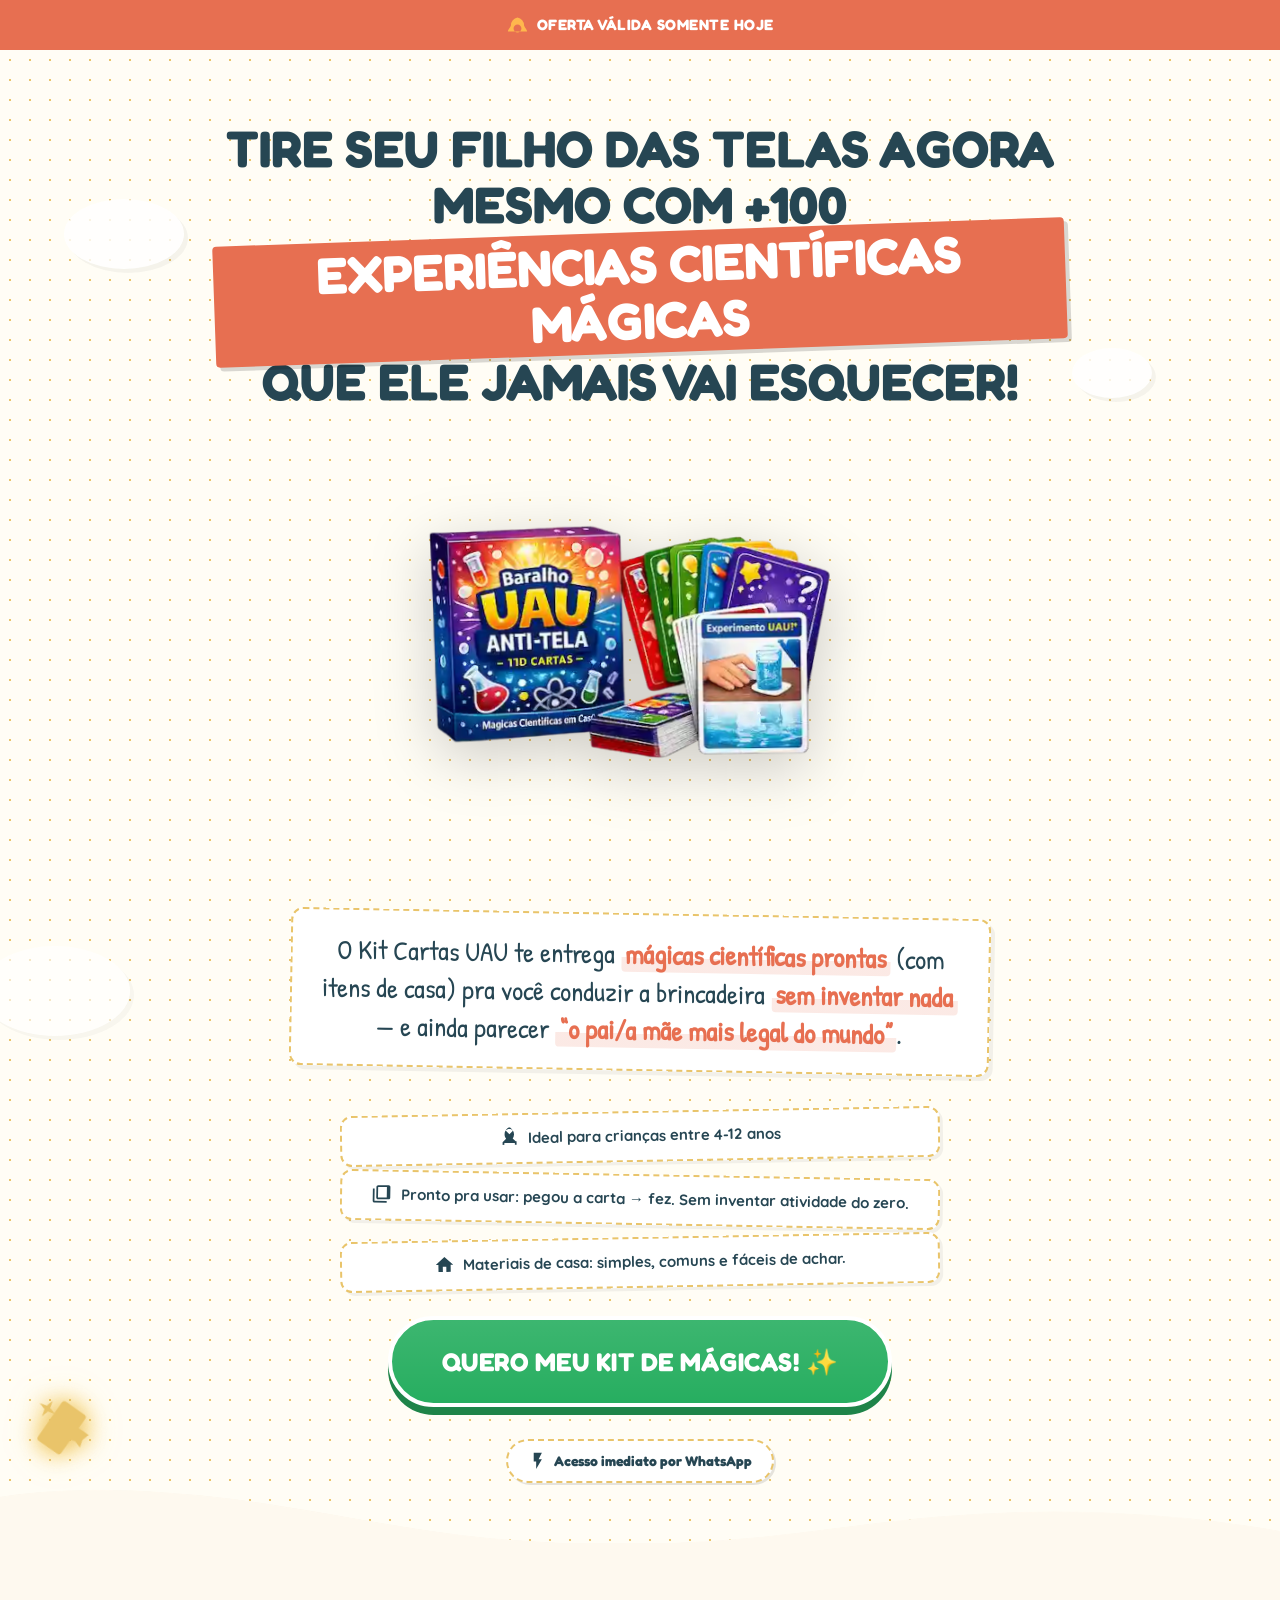
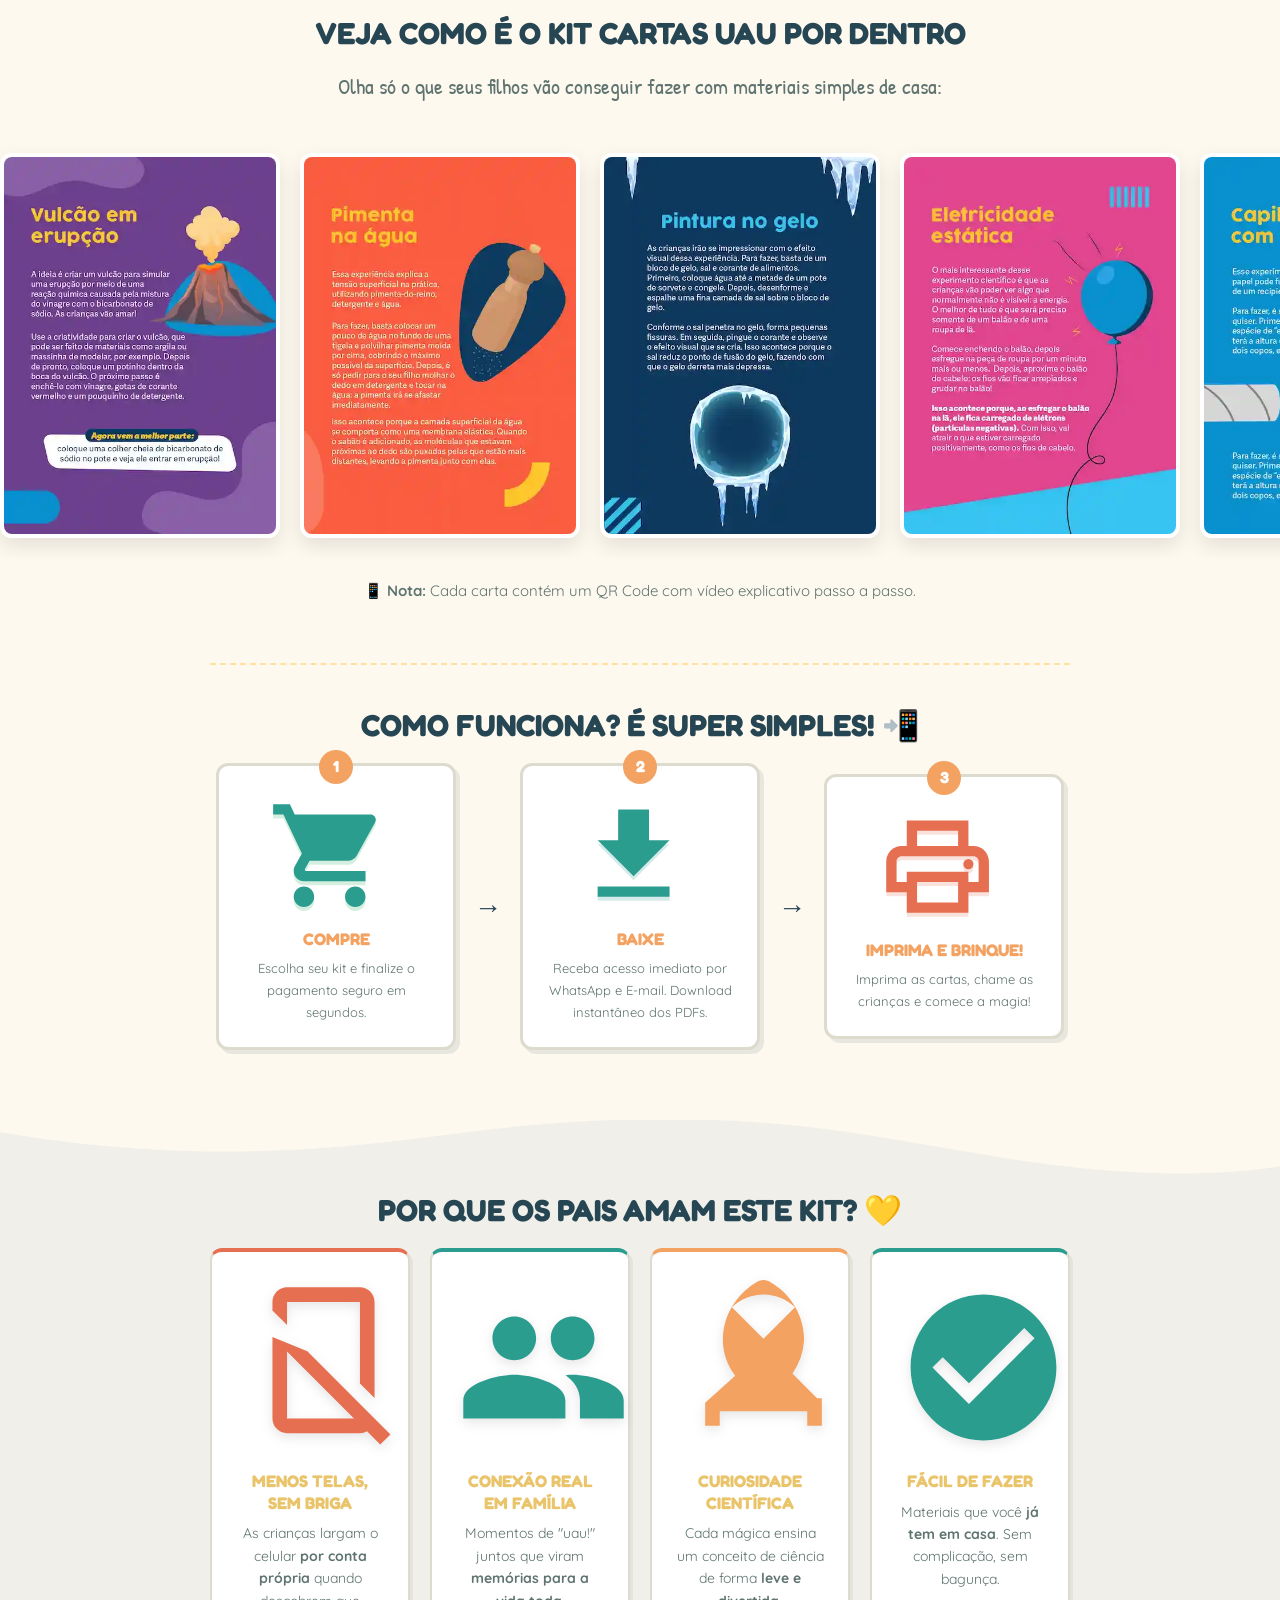
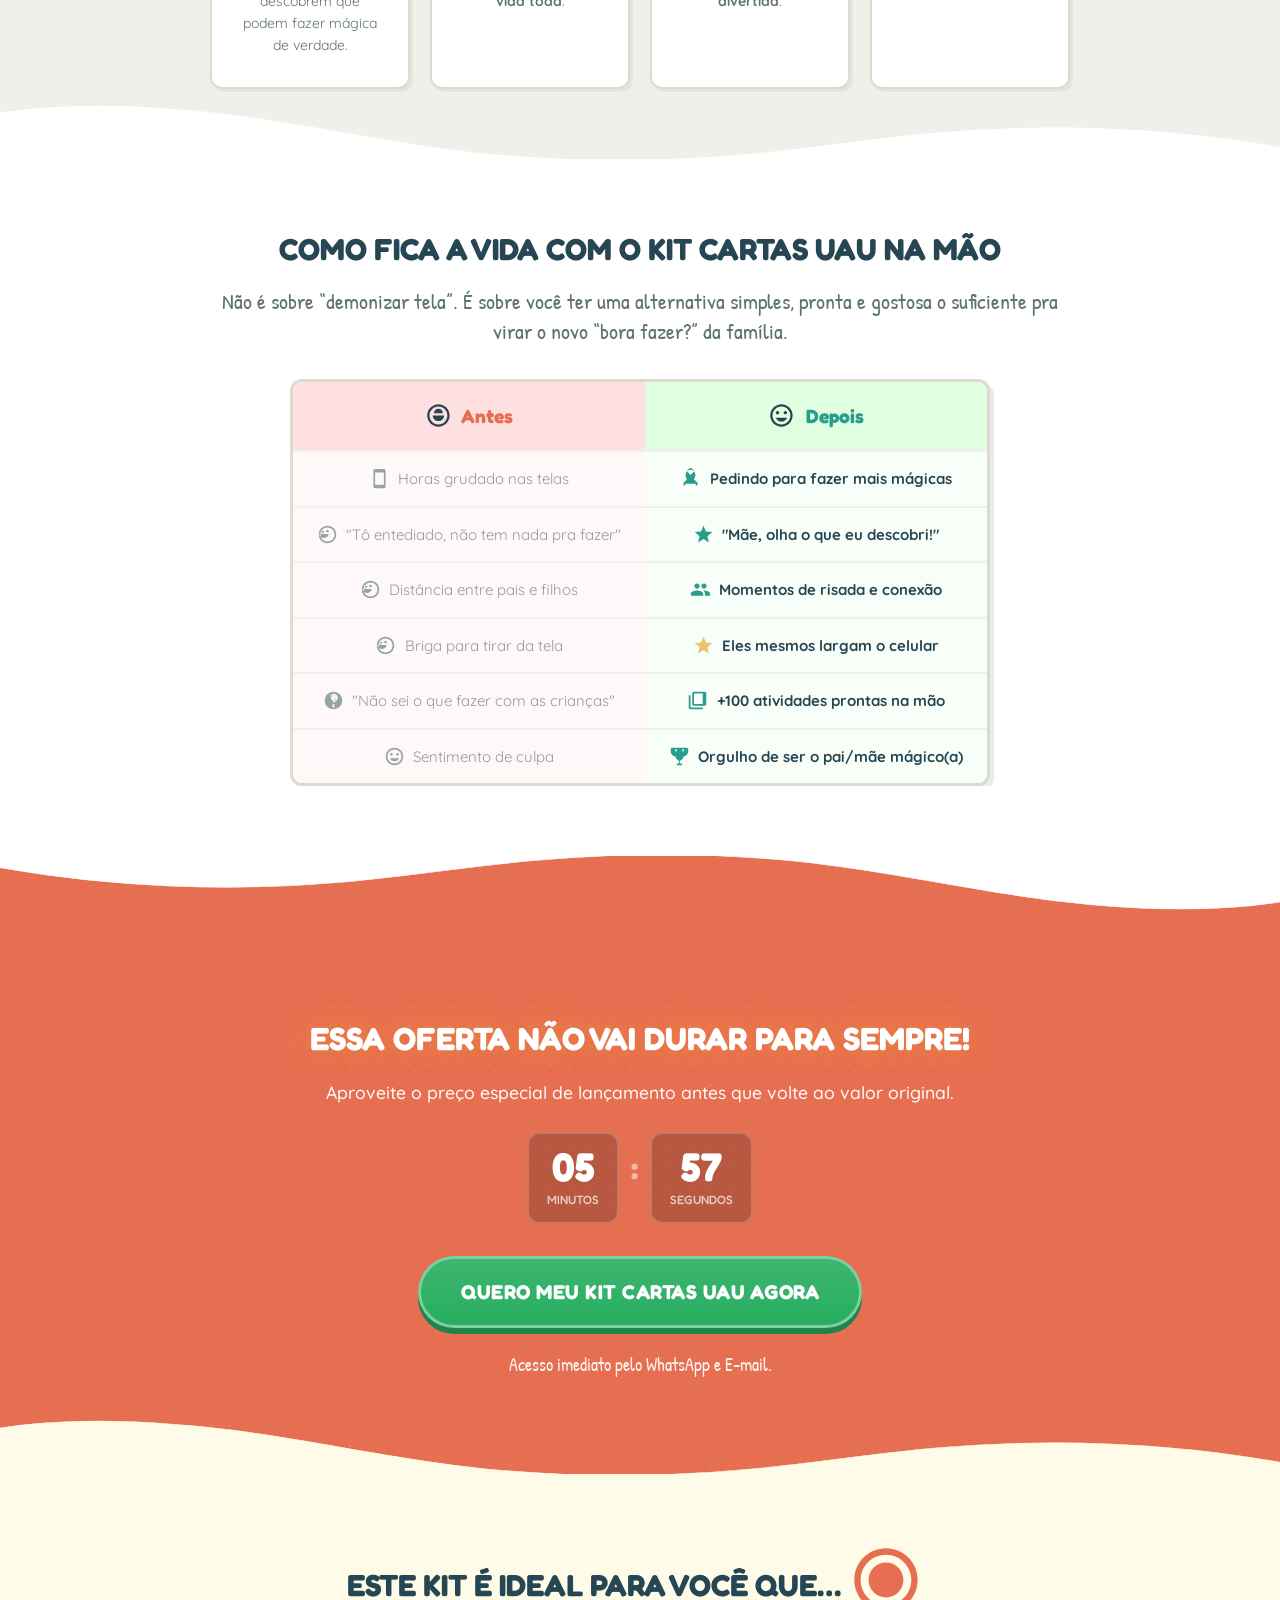
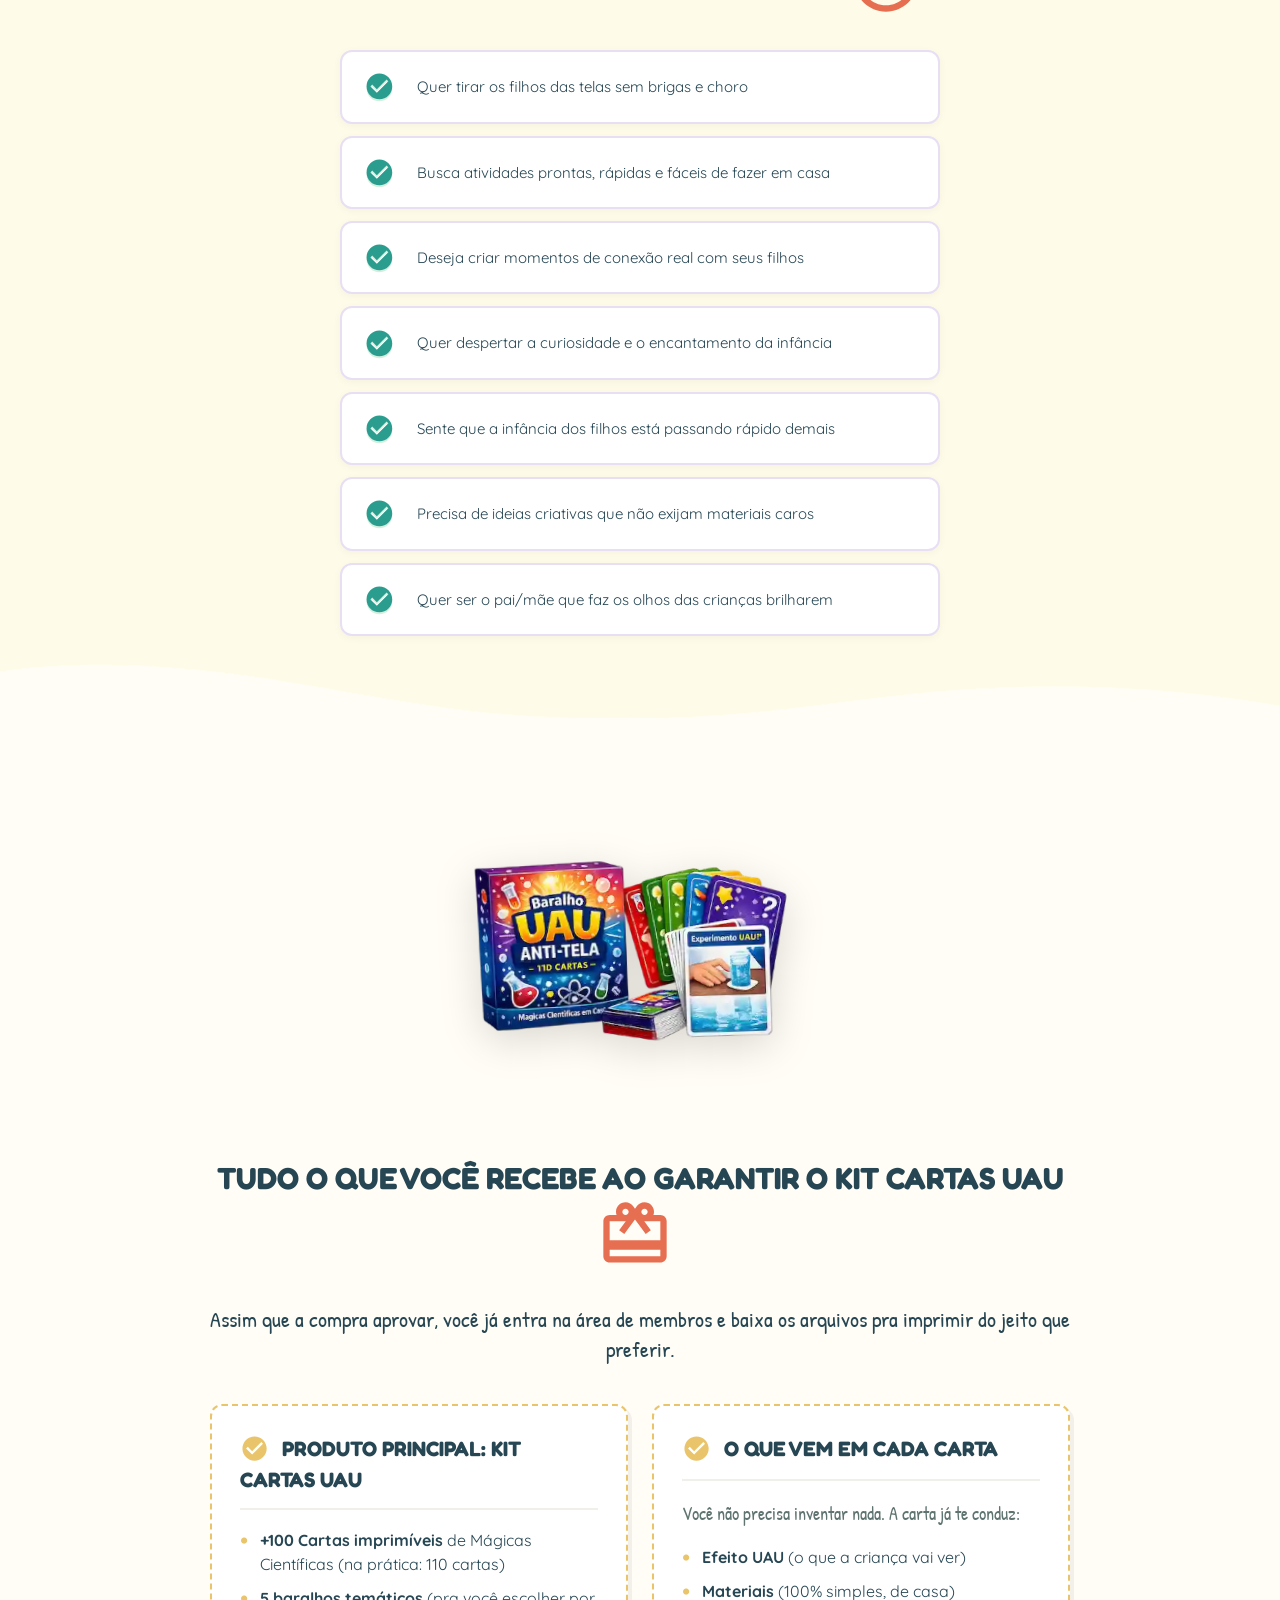
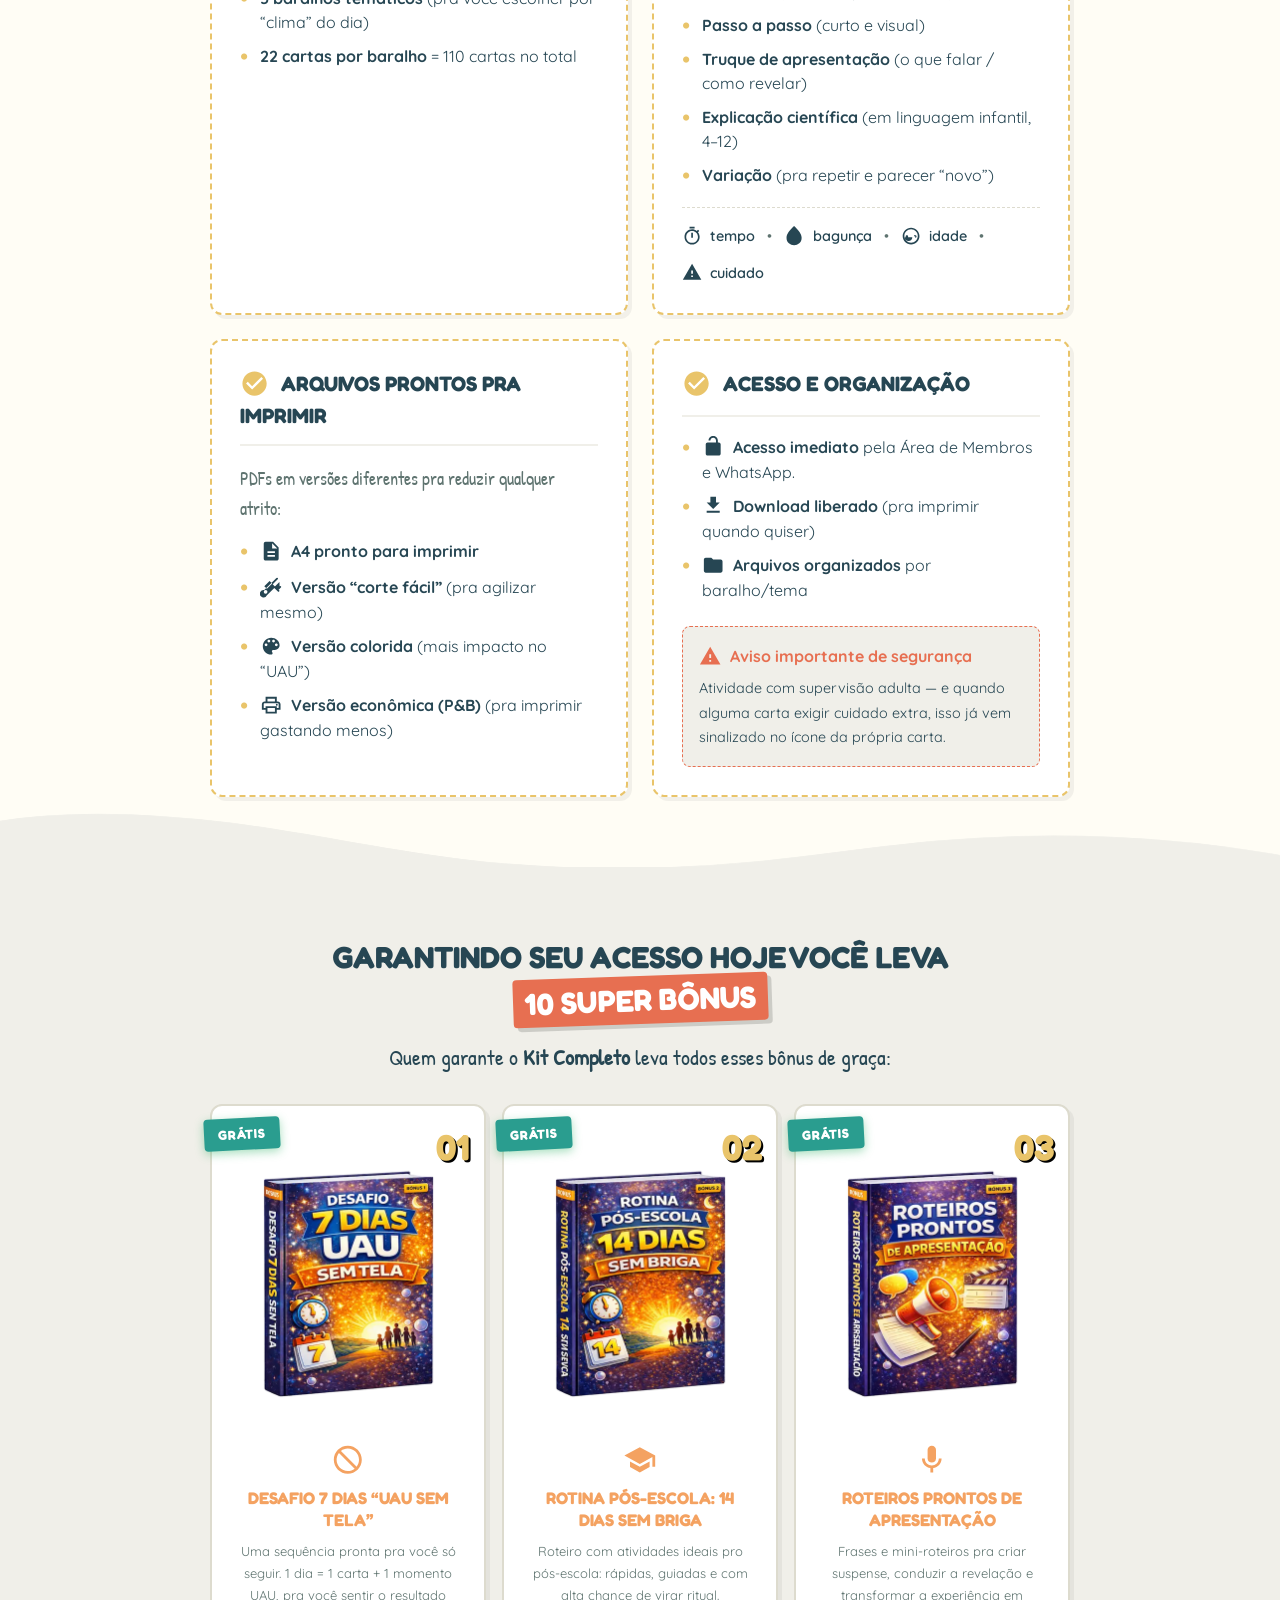
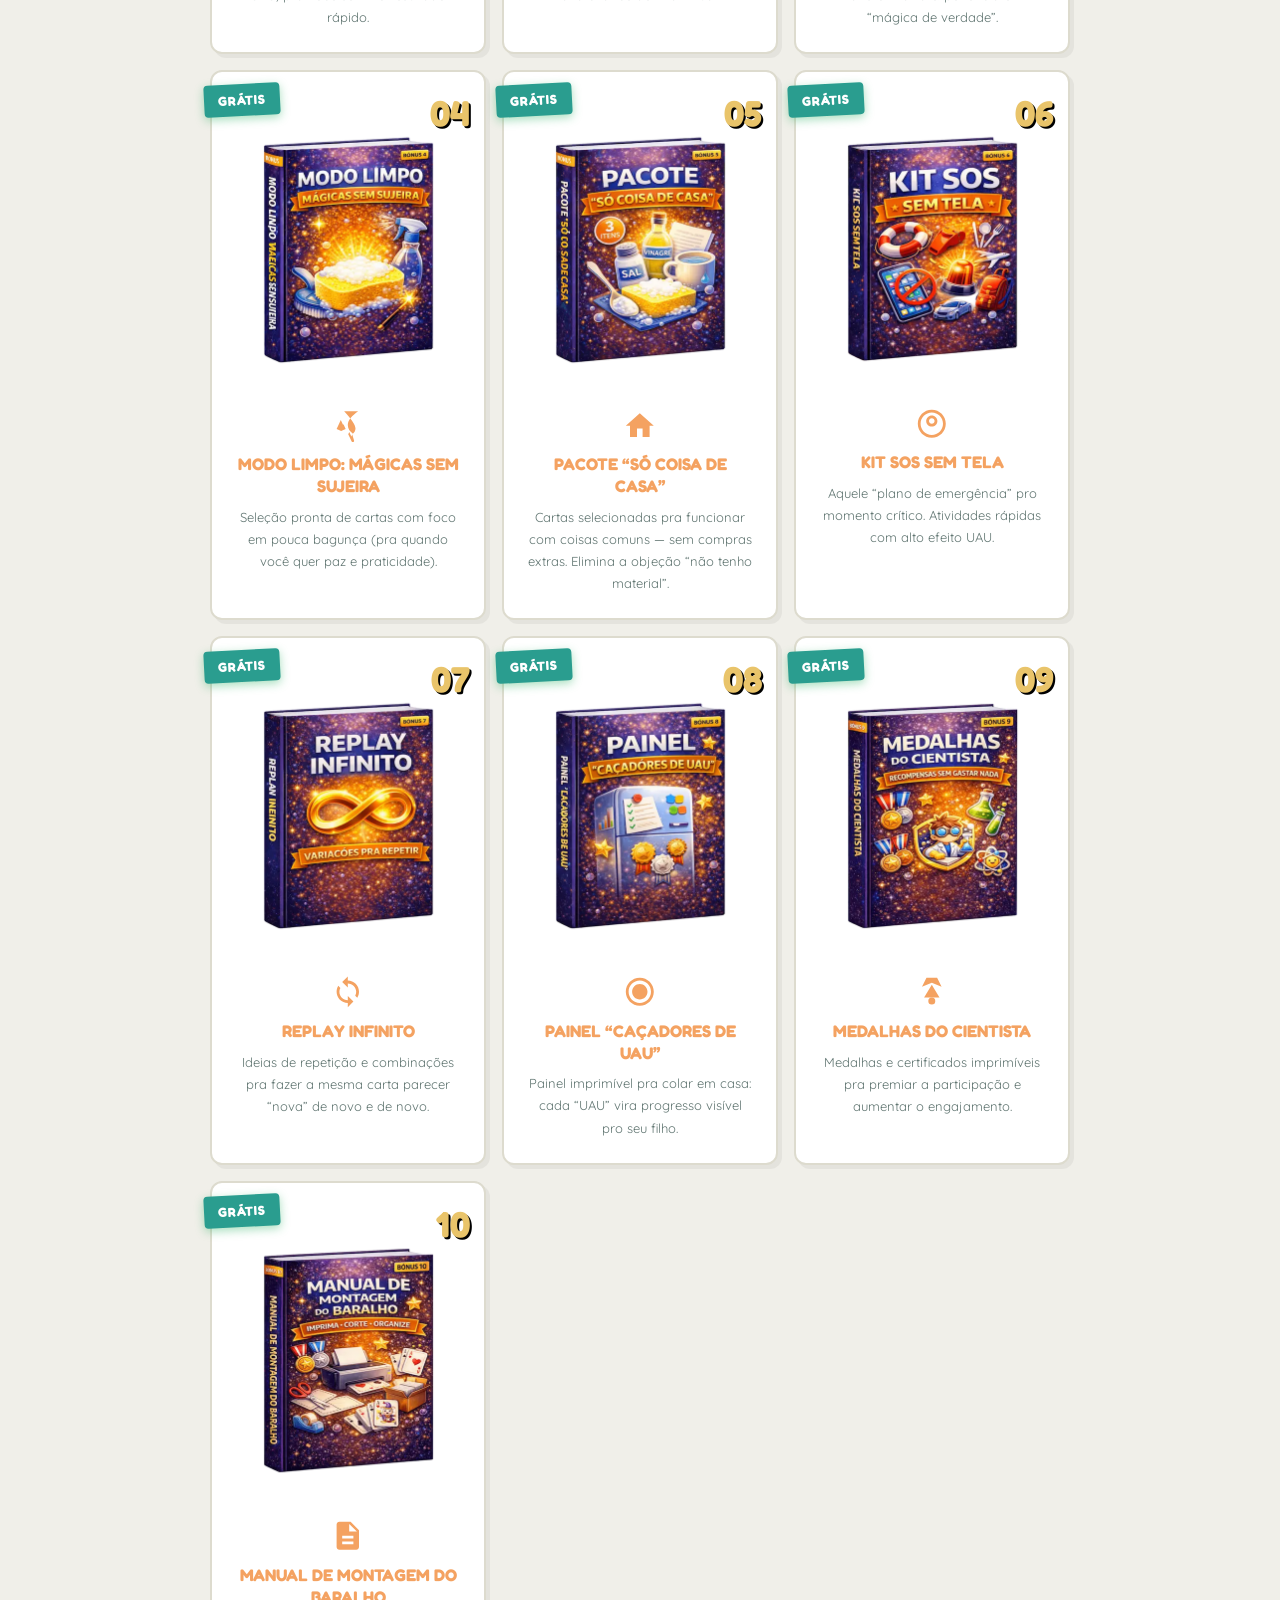
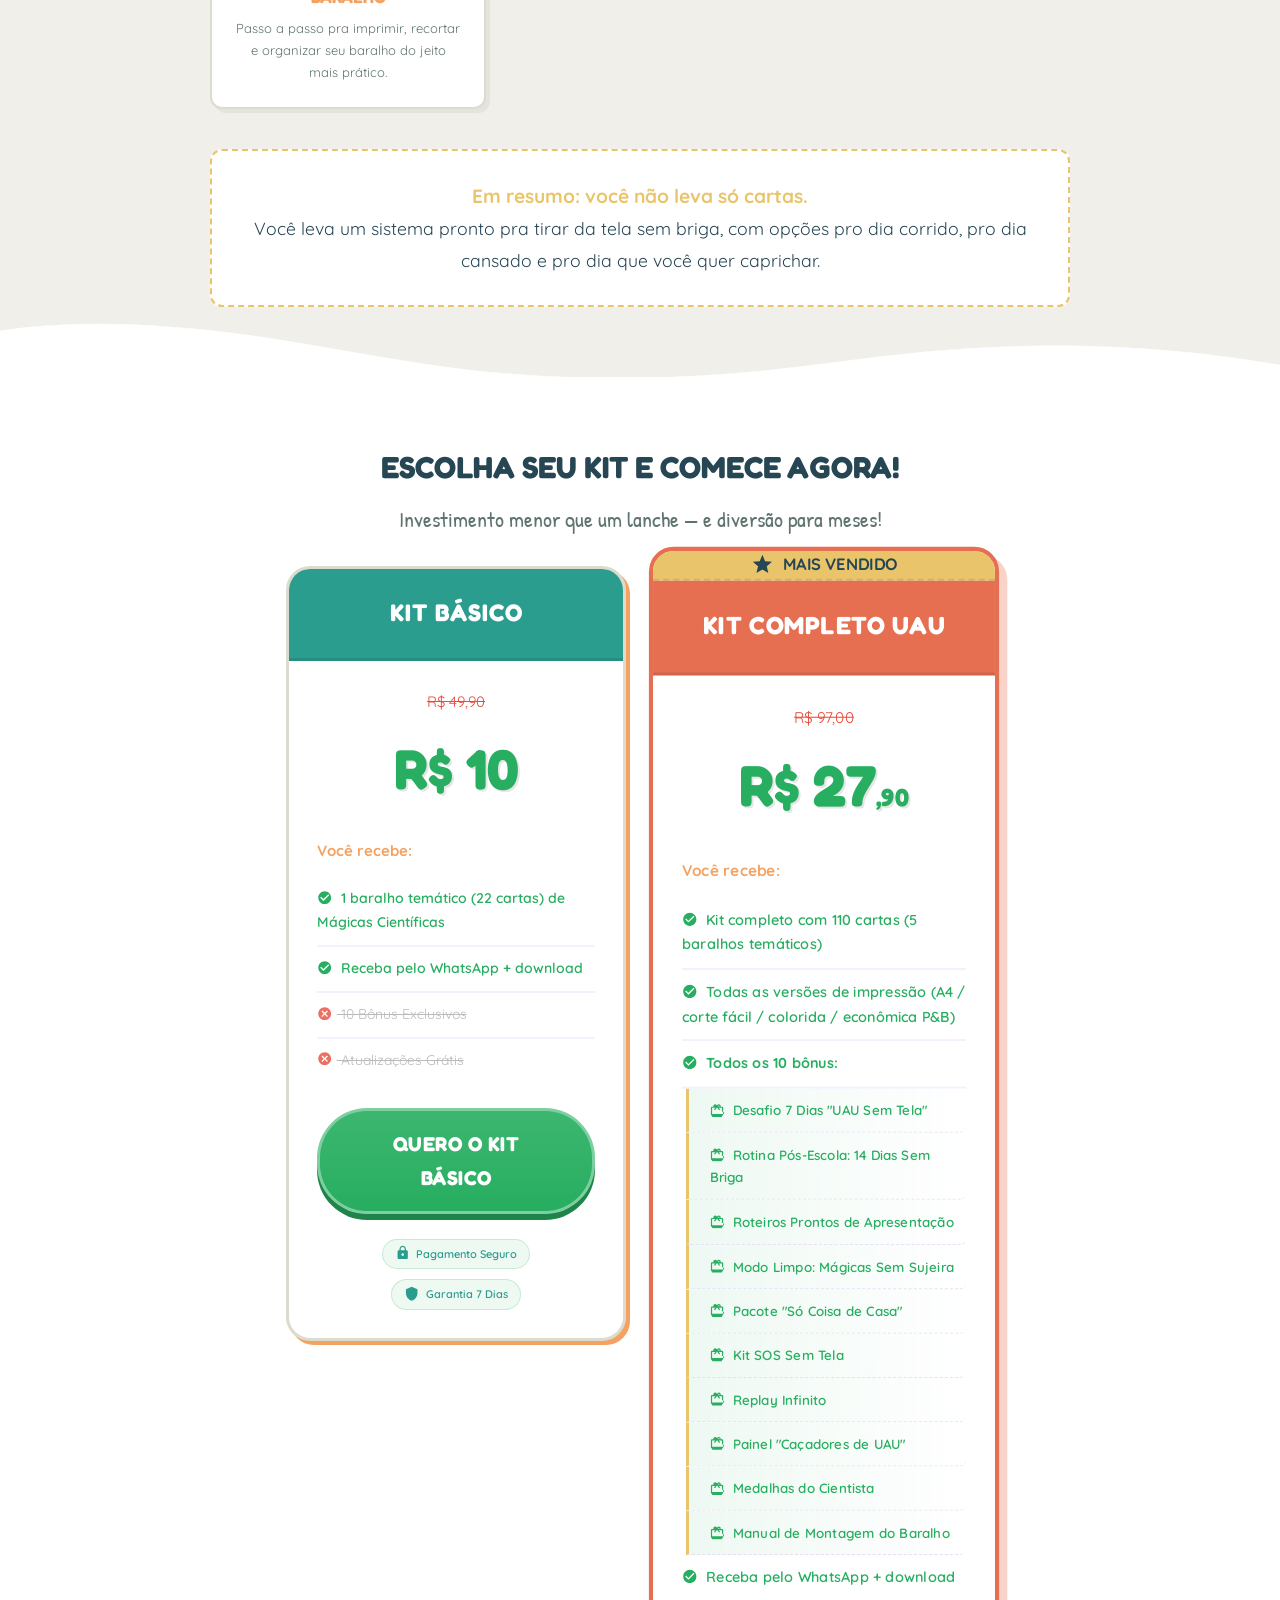
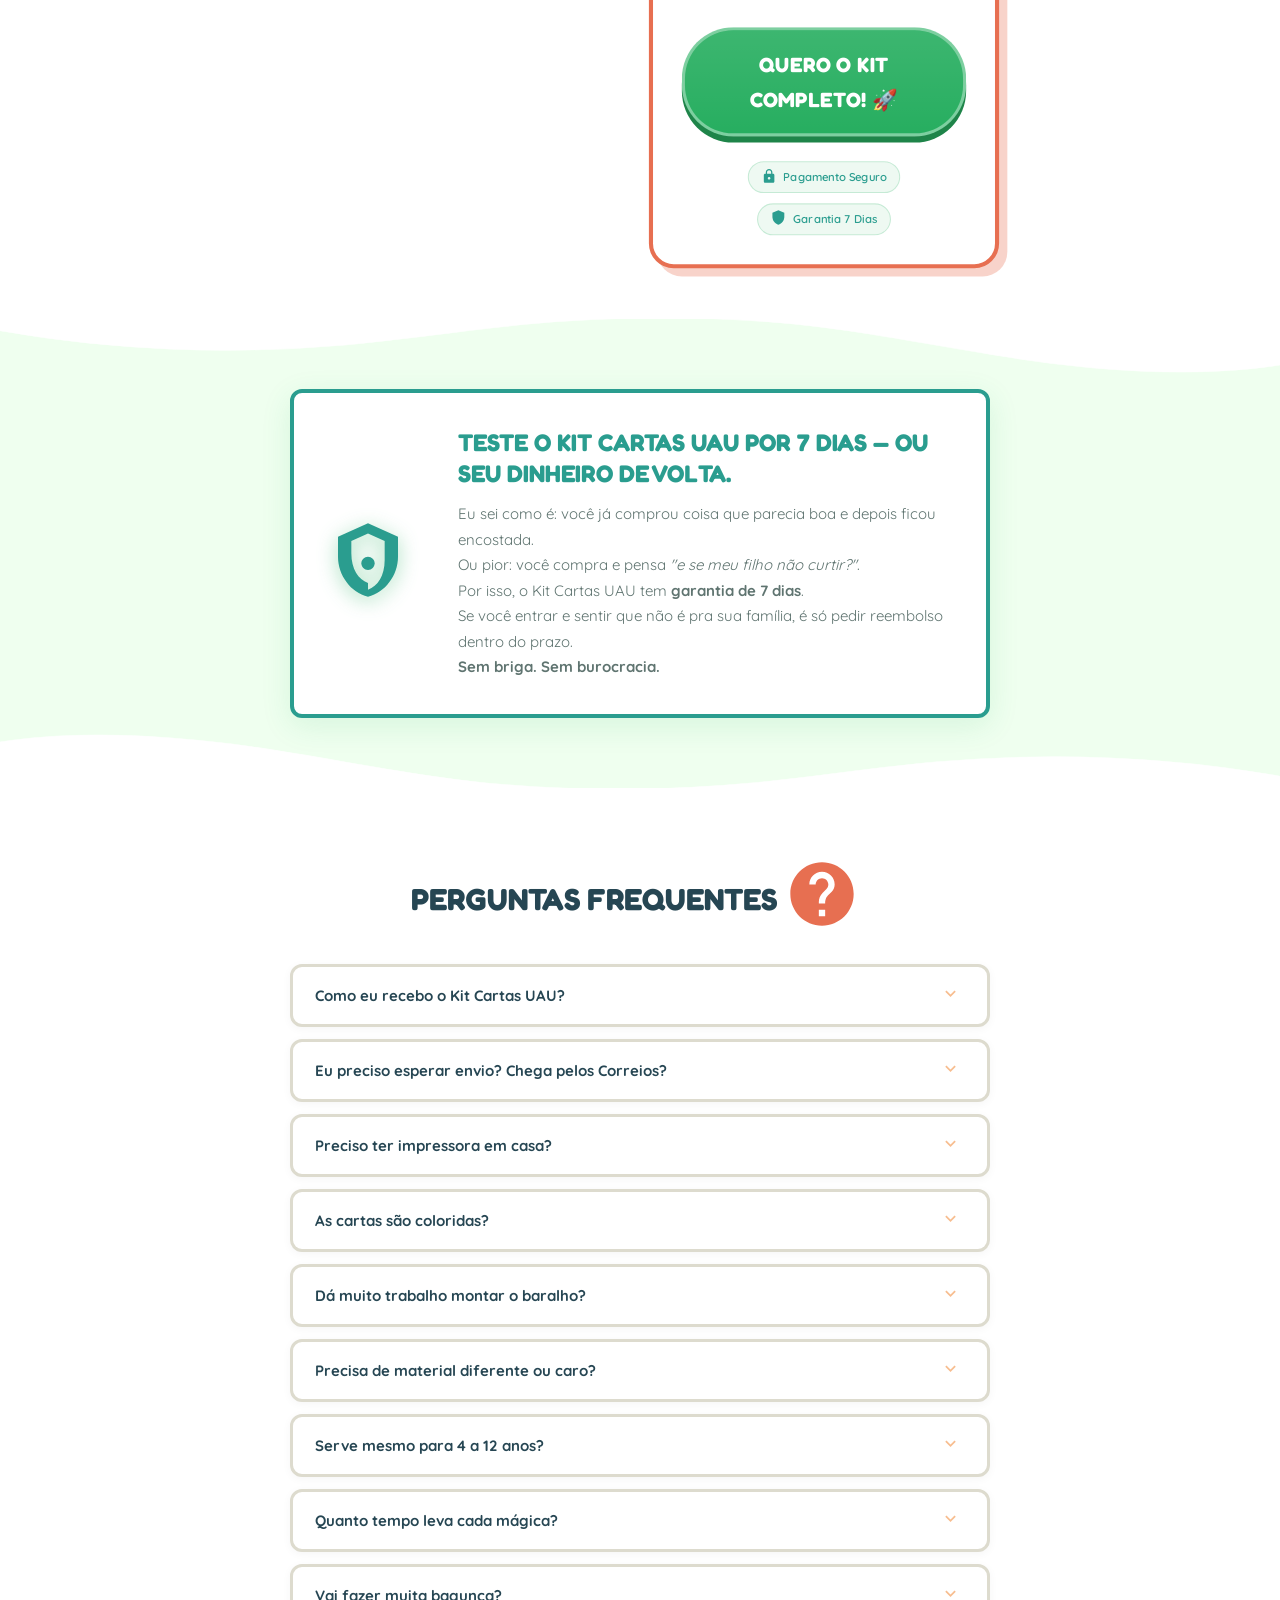
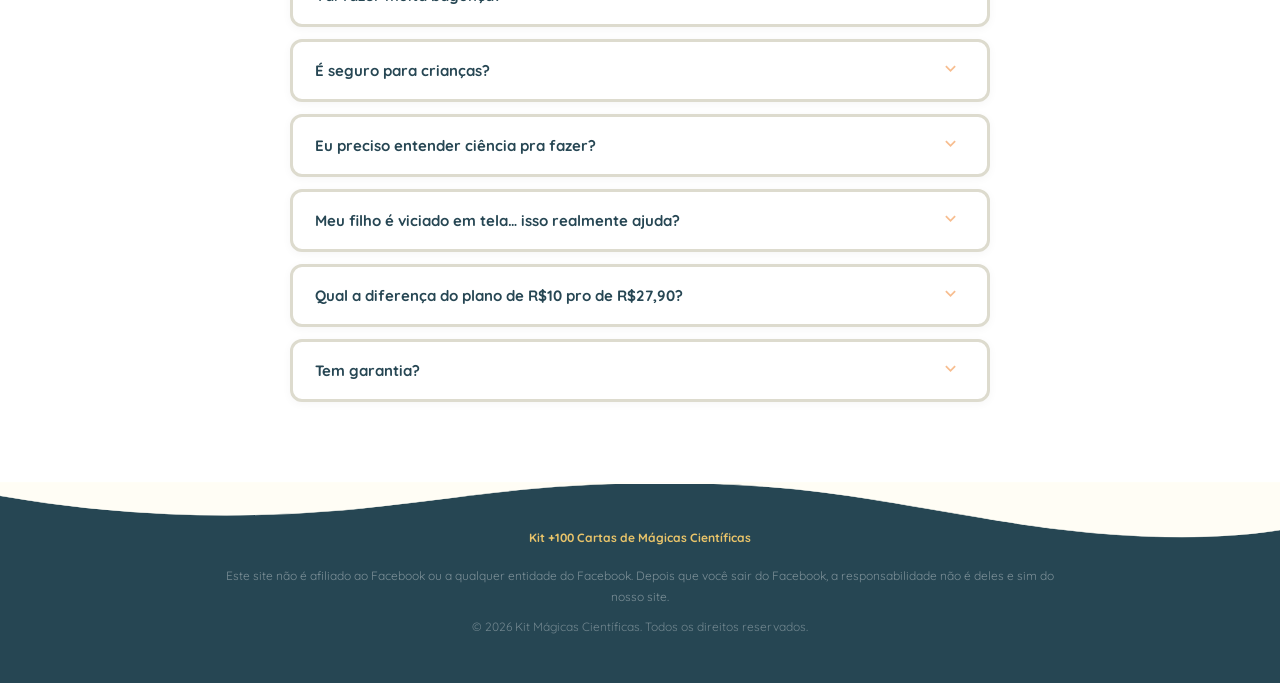
==== commit 7e039a1e: "Update index.html" ====
--- a/web2.zip_produtosdigitais_shop/index.html
+++ b/web2.zip_produtosdigitais_shop/index.html
@@ -1,6 +1,6 @@
 <!DOCTYPE html><html lang="pt-BR"><head>
     <script>
-  window.pixelId = "69948ccb3a07ab25ca392ce4";
+  window.pixelId = "69ba02cfcd844e75fb154d87";
   var a = document.createElement("script");
   a.setAttribute("async", "");
   a.setAttribute("defer", "");
@@ -678,7 +678,7 @@
                   <path d="M12 2C6.48 2 2 6.48 2 12s4.48 10 10 10 10-4.48 10-10S17.52 2 12 2zm-2 15l-5-5 1.41-1.41L10 14.17l7.59-7.59L19 8l-9 9z"></path>
                 </svg> Receba pelo WhatsApp + download</li>
             </ul>
-            <a href="https://pay.hotmart.com/J104498542W?off=v8dhg01q&checkoutMode=10" class="cta-btn pulse">QUERO O KIT
+            <a href="https://pay.lowify.com.br/checkout?product_id=dz16eK" class="cta-btn pulse">QUERO O KIT
               COMPLETO! 🚀</a>
             <div class="trust-seals">
               <span><svg class="icon" viewBox="0 0 24 24">
@@ -913,9 +913,9 @@
         </ul>
 
         <div class="modal-actions">
-          <a href="https://pay.hotmart.com/J104498542W?off=169hz3fj&checkoutMode=10" class="cta-upsell pulse">QUERO O
+          <a href="https://pay.lowify.com.br/checkout?product_id=6tCyAg" class="cta-upsell pulse">QUERO O
             COMPLETO POR R$ 17,90</a>
-          <a class="modal-link-bad" href="https://pay.hotmart.com/J104498542W?off=7i9g33uq&checkoutMode=10">Não,
+          <a class="modal-link-bad" href="https://pay.lowify.com.br/checkout?product_id=wXcwPu">Não,
             obrigado. Quero apenas o kit básico de R$ 10.</a>
         </div>
       </div>
@@ -954,4 +954,4 @@
 
 
 
-</body></html>+</body></html>
